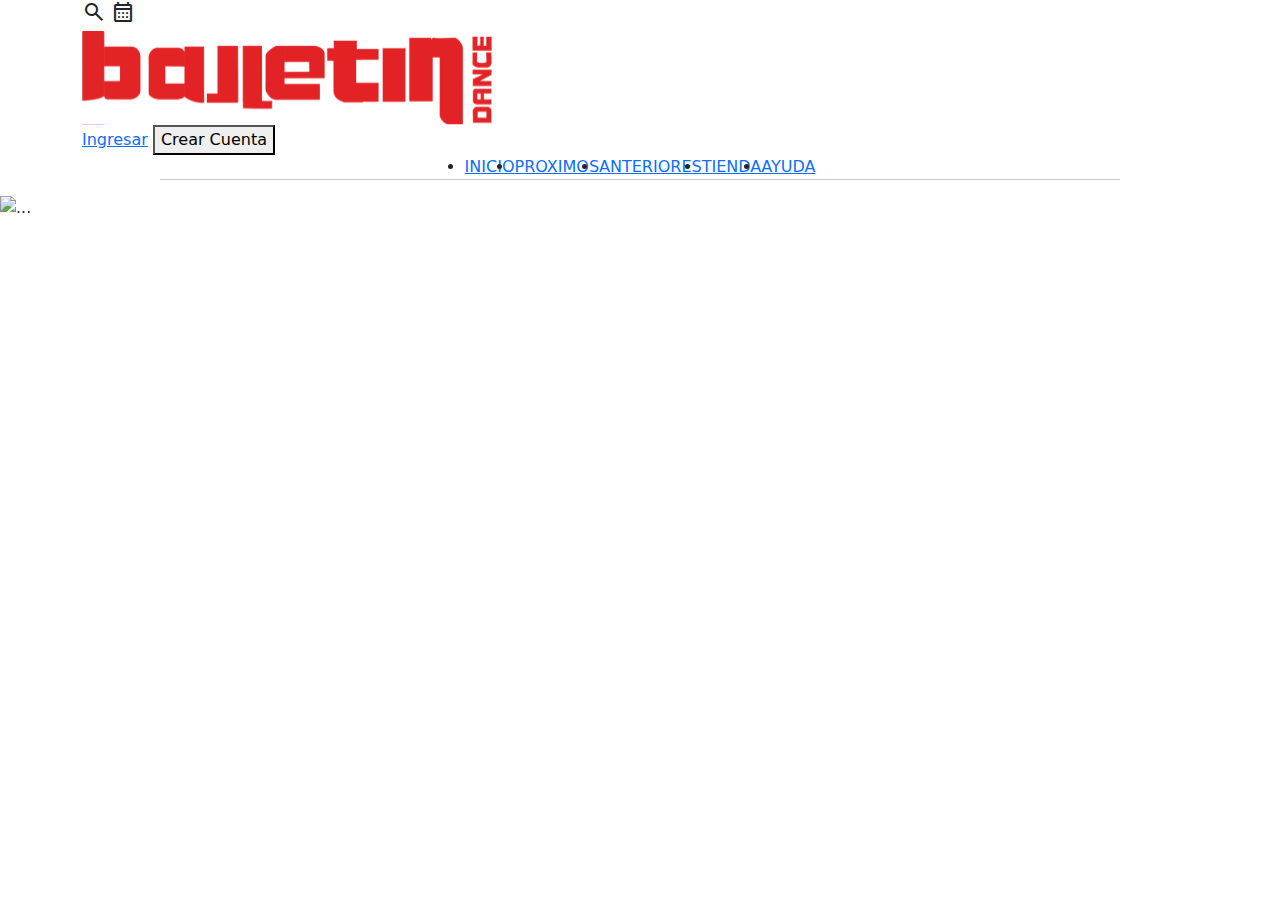
==== index.html @ bbe74ff6 "peron" ====
<!doctype html>
<html lang="en">
  <head>
    <meta charset="utf-8">
    <meta name="viewport" content="width=device-width, initial-scale=1">
    <title>Balletin</title>
    <link rel="stylesheet" href="https://fonts.googleapis.com/css2?family=Material+Symbols+Outlined:opsz,wght,FILL,GRAD@24,400,0,0" />
    <link href="https://cdn.jsdelivr.net/npm/bootstrap@5.3.3/dist/css/bootstrap.min.css" rel="stylesheet" integrity="sha384-QWTKZyjpPEjISv5WaRU9OFeRpok6YctnYmDr5pNlyT2bRjXh0JMhjY6hW+ALEwIH" crossorigin="anonymous">
  </head>
  <body>
    <header class="container">
        <div class="iconos-nav">
            <span class="material-symbols-outlined">search</span>
            <span class="material-symbols-outlined">calendar_month</span>  
        </div>
        <div class="logo">
            <svg width="413" height="94" viewBox="0 0 413 94" fill="none" xmlns="http://www.w3.org/2000/svg" xmlns:xlink="http://www.w3.org/1999/xlink">
                <rect width="413" height="93.4955" fill="url(#pattern0_887_9326)"/>
                <defs>
                <pattern id="pattern0_887_9326" patternContentUnits="objectBoundingBox" width="1" height="1">
                <use xlink:href="#image0_887_9326" transform="matrix(0.000244141 0 0 0.00107845 0 -0.0758912)"/>
                </pattern>
                <image id="image0_887_9326" width="4096" height="1068" xlink:href="[data-uri]"/>
                </defs>
            </svg>
        </div>
        <div class="Cuenta">
            <a href="#" target="_blank" rel="noopener noreferrer">Ingresar</a>
            <button type="button">Crear Cuenta</button>
        </div>
    </header>
    <nav class="container d-flex justify-center">
        <div class="d-flex m-auto">
            <li><a href="#">INICIO</a></li>
            <li><a href="#">PROXIMOS</a></li>
            <li><a href="#">ANTERIORES</a></li>
            <li><a href="#">TIENDA</a></li>
            <li><a href="#">AYUDA</a></li>
        </div>
    </nav>
    <hr class="w-75 m-auto">
    <main>
        <div id="carouselExampleCaptions" class="carousel slide my-3">
            <div class="carousel-indicators">
            <button type="button" data-bs-target="#carouselExampleCaptions" data-bs-slide-to="0" class="active" aria-current="true" aria-label="Slide 1"></button>
            <button type="button" data-bs-target="#carouselExampleCaptions" data-bs-slide-to="1" aria-label="Slide 2"></button>
            <button type="button" data-bs-target="#carouselExampleCaptions" data-bs-slide-to="2" aria-label="Slide 3"></button>
            </div>
            <div class="carousel-inner">
            <div class="carousel-item active">
                <img src="..." class="d-block w-100" alt="...">
                <div class="carousel-caption d-none d-md-block">
                <h5>First slide label</h5>
                <p>Some representative placeholder content for the first slide.</p>
                </div>
            </div>
            <div class="carousel-item">
                <img src="..." class="d-block w-100" alt="...">
                <div class="carousel-caption d-none d-md-block">
                <h5>Second slide label</h5>
                <p>Some representative placeholder content for the second slide.</p>
                </div>
            </div>
            <div class="carousel-item">
                <img src="..." class="d-block w-100" alt="...">
                <div class="carousel-caption d-none d-md-block">
                <h5>Third slide label</h5>
                <p>Some representative placeholder content for the third slide.</p>
                </div>
            </div>
            </div>
            <button class="carousel-control-prev" type="button" data-bs-target="#carouselExampleCaptions" data-bs-slide="prev">
            <span class="carousel-control-prev-icon" aria-hidden="true"></span>
            <span class="visually-hidden">Previous</span>
            </button>
            <button class="carousel-control-next" type="button" data-bs-target="#carouselExampleCaptions" data-bs-slide="next">
          <span class="carousel-control-next-icon" aria-hidden="true"></span>
            <span class="visually-hidden">Next</span>
            </button>
        </div>
    </main> 
    <script src="https://cdn.jsdelivr.net/npm/bootstrap@5.3.3/dist/js/bootstrap.bundle.min.js" integrity="sha384-YvpcrYf0tY3lHB60NNkmXc5s9fDVZLESaAA55NDzOxhy9GkcIdslK1eN7N6jIeHz" crossorigin="anonymous"></script>
  </body>
</html>
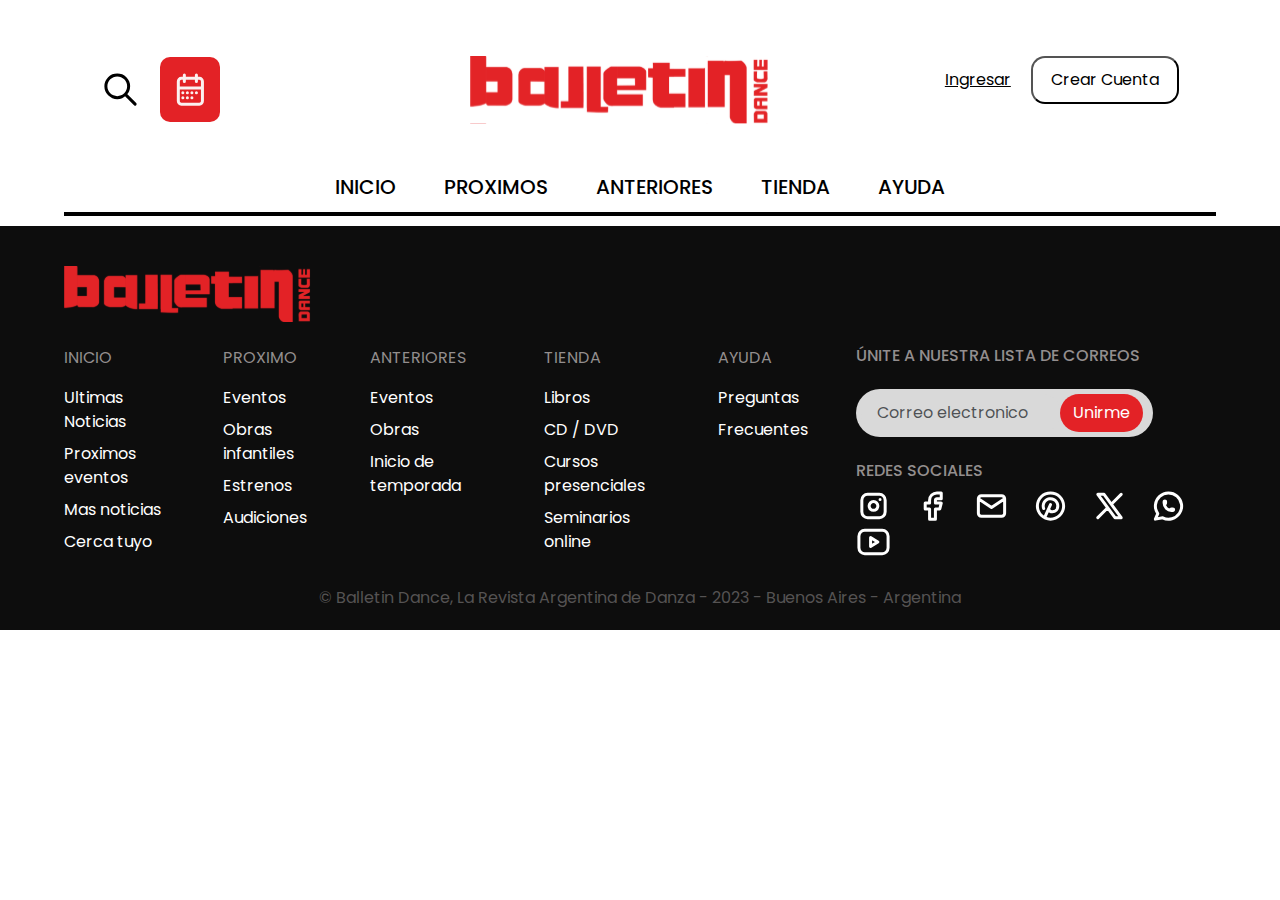
==== commit fda3e258: "a" ====
--- a/index.html
+++ b/index.html
@@ -1,84 +1,146 @@
 <!doctype html>
 <html lang="en">
-  <head>
-    <meta charset="utf-8">
-    <meta name="viewport" content="width=device-width, initial-scale=1">
-    <title>Balletin</title>
-    <link rel="stylesheet" href="https://fonts.googleapis.com/css2?family=Material+Symbols+Outlined:opsz,wght,FILL,GRAD@24,400,0,0" />
-    <link href="https://cdn.jsdelivr.net/npm/bootstrap@5.3.3/dist/css/bootstrap.min.css" rel="stylesheet" integrity="sha384-QWTKZyjpPEjISv5WaRU9OFeRpok6YctnYmDr5pNlyT2bRjXh0JMhjY6hW+ALEwIH" crossorigin="anonymous">
-  </head>
+    <head>
+        <meta charset="utf-8">
+        <meta name="viewport" content="width=device-width, initial-scale=1">
+        <title>Balletin</title>
+        <link rel="stylesheet" href="https://fonts.googleapis.com/css2?family=Material+Symbols+Outlined:opsz,wght,FILL,GRAD@24,400,0,0" />
+        <link href="https://cdn.jsdelivr.net/npm/bootstrap@5.3.3/dist/css/bootstrap.min.css" rel="stylesheet" integrity="sha384-QWTKZyjpPEjISv5WaRU9OFeRpok6YctnYmDr5pNlyT2bRjXh0JMhjY6hW+ALEwIH" crossorigin="anonymous">
+        <link rel="stylesheet" href="style.css">
+        <link rel="preconnect" href="https://fonts.googleapis.com">
+        <link rel="preconnect" href="https://fonts.gstatic.com" crossorigin>
+        <link href="https://fonts.googleapis.com/css2?family=Poppins:ital,wght@0,100;0,200;0,300;0,400;0,500;0,600;0,700;0,800;0,900;1,100;1,200;1,300;1,400;1,500;1,600;1,700;1,800;1,900&display=swap" rel="stylesheet">
+      </head>
   <body>
-    <header class="container">
-        <div class="iconos-nav">
-            <span class="material-symbols-outlined">search</span>
-            <span class="material-symbols-outlined">calendar_month</span>  
+    <header class="container-fluid">
+        <div class="container-fluid d-flex justify-content-around mt-2">
+            <div class="iconos-nav d-flex">
+            <div class="py-3 m-auto">
+                <svg width="39" height="39" viewBox="0 0 39 39" fill="none" xmlns="http://www.w3.org/2000/svg">
+                    <path d="M34.125 34.125L24.375 24.375M4.875 16.25C4.875 17.7438 5.16922 19.2229 5.74087 20.603C6.31252 21.9831 7.15039 23.2371 8.20666 24.2933C9.26293 25.3496 10.5169 26.1875 11.897 26.7591C13.2771 27.3308 14.7562 27.625 16.25 27.625C17.7438 27.625 19.2229 27.3308 20.603 26.7591C21.9831 26.1875 23.2371 25.3496 24.2933 24.2933C25.3496 23.2371 26.1875 21.9831 26.7591 20.603C27.3308 19.2229 27.625 17.7438 27.625 16.25C27.625 14.7562 27.3308 13.2771 26.7591 11.897C26.1875 10.5169 25.3496 9.26293 24.2933 8.20666C23.2371 7.15039 21.9831 6.31252 20.603 5.74087C19.2229 5.16922 17.7438 4.875 16.25 4.875C14.7562 4.875 13.2771 5.16922 11.897 5.74087C10.5169 6.31252 9.26293 7.15039 8.20666 8.20666C7.15039 9.26293 6.31252 10.5169 5.74087 11.897C5.16922 13.2771 4.875 14.7562 4.875 16.25Z" stroke="black" stroke-width="3" stroke-linecap="round" stroke-linejoin="round"/>
+                </svg>     
+            </div>
+                       
+            <div class="icon-calendar m-auto p-3">
+                <a href="calendario.html"><svg class="m-auto" width="28" height="33" viewBox="0 0 28 33" fill="none" xmlns="http://www.w3.org/2000/svg">
+                    <path d="M20.4021 1.94916V8.45763M8.35019 1.94916V8.45763M2.32422 14.9661H26.4281M6.8437 19.8475H6.86328M11.3779 19.8475H11.3854M15.8974 19.8475H15.9049M20.4249 19.8475H20.4325M15.9055 24.7288H15.913M6.85841 24.7288H6.86594M11.3779 24.7288H11.3854M2.32422 8.45763C2.32422 7.59455 2.64166 6.76683 3.2067 6.15654C3.77175 5.54625 4.53811 5.2034 5.33721 5.2034H23.4151C24.2142 5.2034 24.9806 5.54625 25.5456 6.15654C26.1107 6.76683 26.4281 7.59455 26.4281 8.45763V27.9831C26.4281 28.8461 26.1107 29.6739 25.5456 30.2841C24.9806 30.8944 24.2142 31.2373 23.4151 31.2373H5.33721C4.53811 31.2373 3.77175 30.8944 3.2067 30.2841C2.64166 29.6739 2.32422 28.8461 2.32422 27.9831V8.45763Z" stroke="#FBF0F0" stroke-width="3" stroke-linecap="round" stroke-linejoin="round"/>
+                </svg>   </a>
+            </div>
+            </div>
+            <div class="logo ms-5 ps-5 my-5">
+            <svg width="300" height="67.61" viewBox="0 0 213 48" fill="none" xmlns="http://www.w3.org/2000/svg" xmlns:xlink="http://www.w3.org/1999/xlink">
+                <rect width="213" height="48" fill="url(#pattern0_999_1013)"/>
+                <defs>
+                <pattern id="pattern0_999_1013" patternContentUnits="objectBoundingBox" width="1" height="1">
+                <use xlink:href="#image0_999_1013" transform="matrix(0.000244141 0 0 0.00108337 0 -0.0785217)"/>
+                </pattern>
+                <image id="image0_999_1013" width="4096" height="1068" xlink:href="[data-uri]"/>
+                </defs>
+            </svg>                
+            </div>
+            <div class="cuenta my-5">
+            <a class="me-3" href="#" target="_blank" rel="noopener noreferrer">Ingresar</a>
+            <button type="button">Crear Cuenta</button>
+            </div>
         </div>
-        <div class="logo">
-            <svg width="413" height="94" viewBox="0 0 413 94" fill="none" xmlns="http://www.w3.org/2000/svg" xmlns:xlink="http://www.w3.org/1999/xlink">
-                <rect width="413" height="93.4955" fill="url(#pattern0_887_9326)"/>
-                <defs>
-                <pattern id="pattern0_887_9326" patternContentUnits="objectBoundingBox" width="1" height="1">
-                <use xlink:href="#image0_887_9326" transform="matrix(0.000244141 0 0 0.00107845 0 -0.0758912)"/>
-                </pattern>
-                <image id="image0_887_9326" width="4096" height="1068" xlink:href="[data-uri]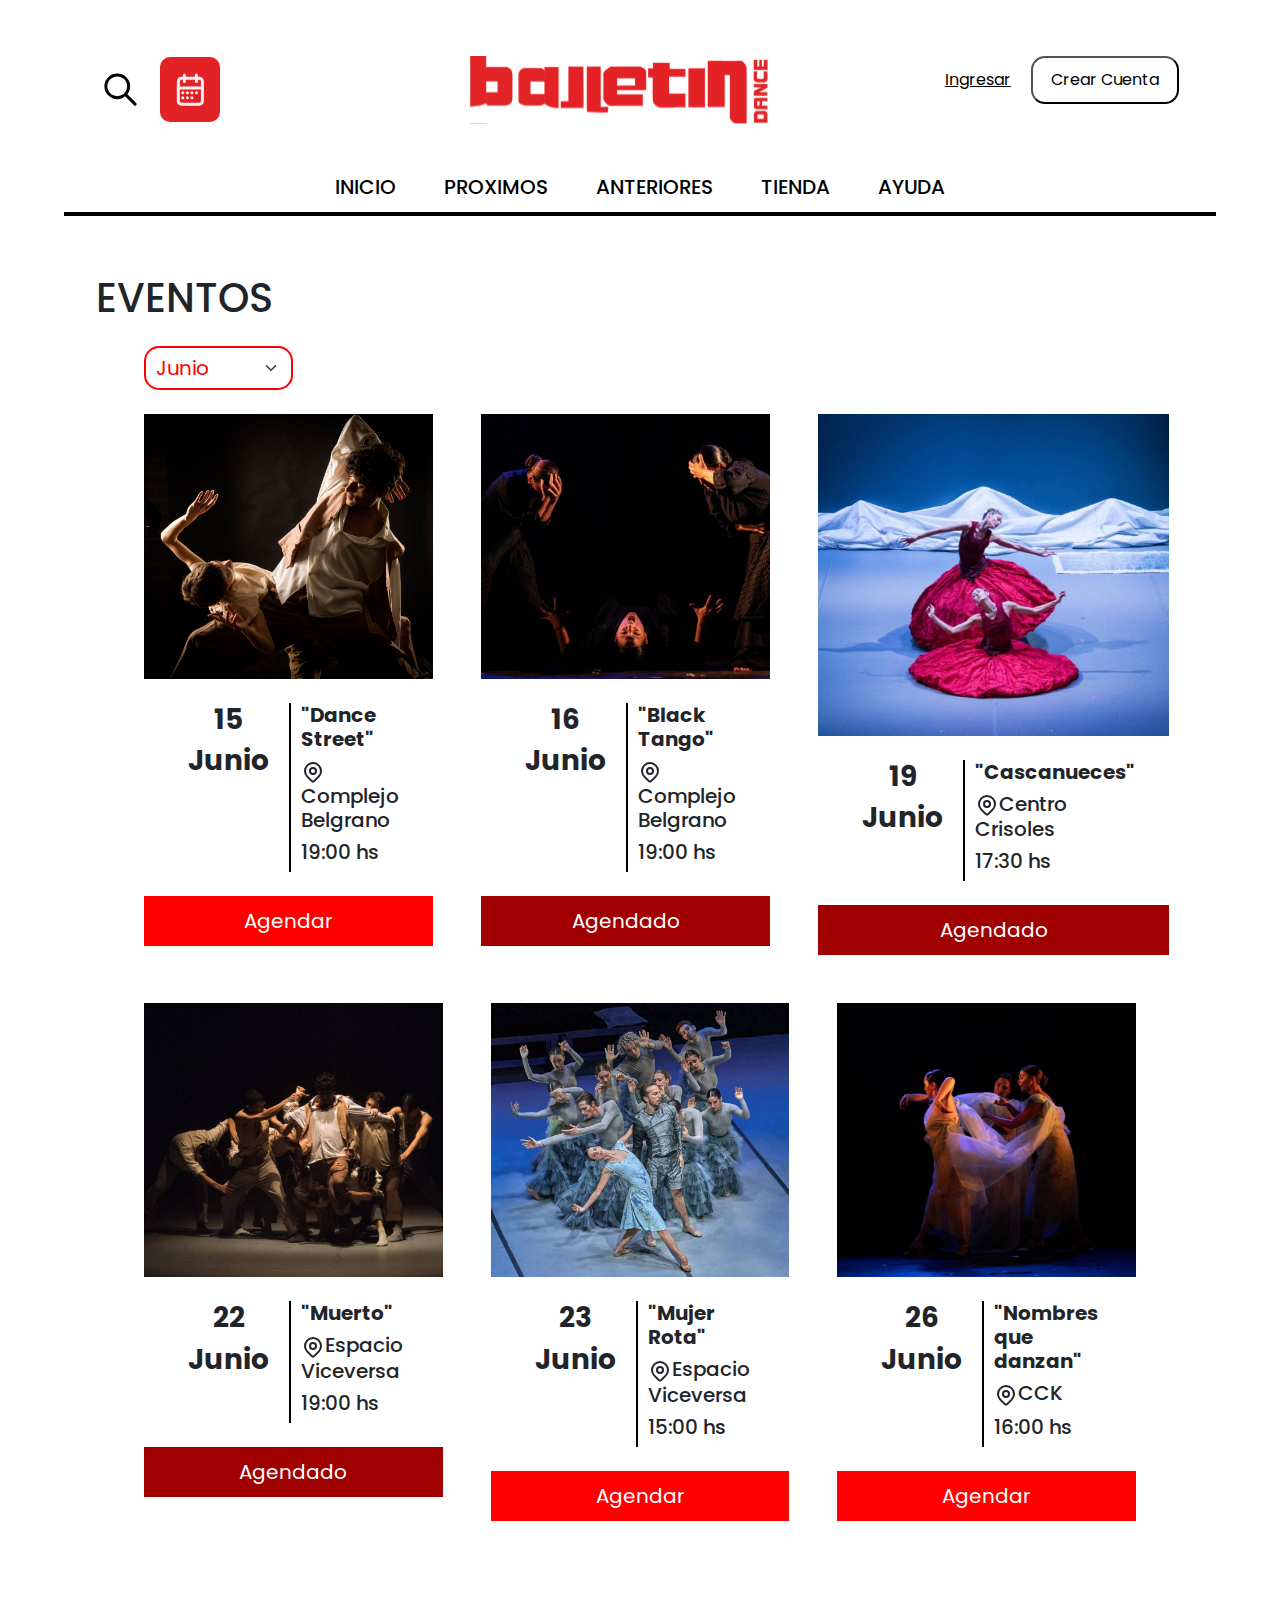
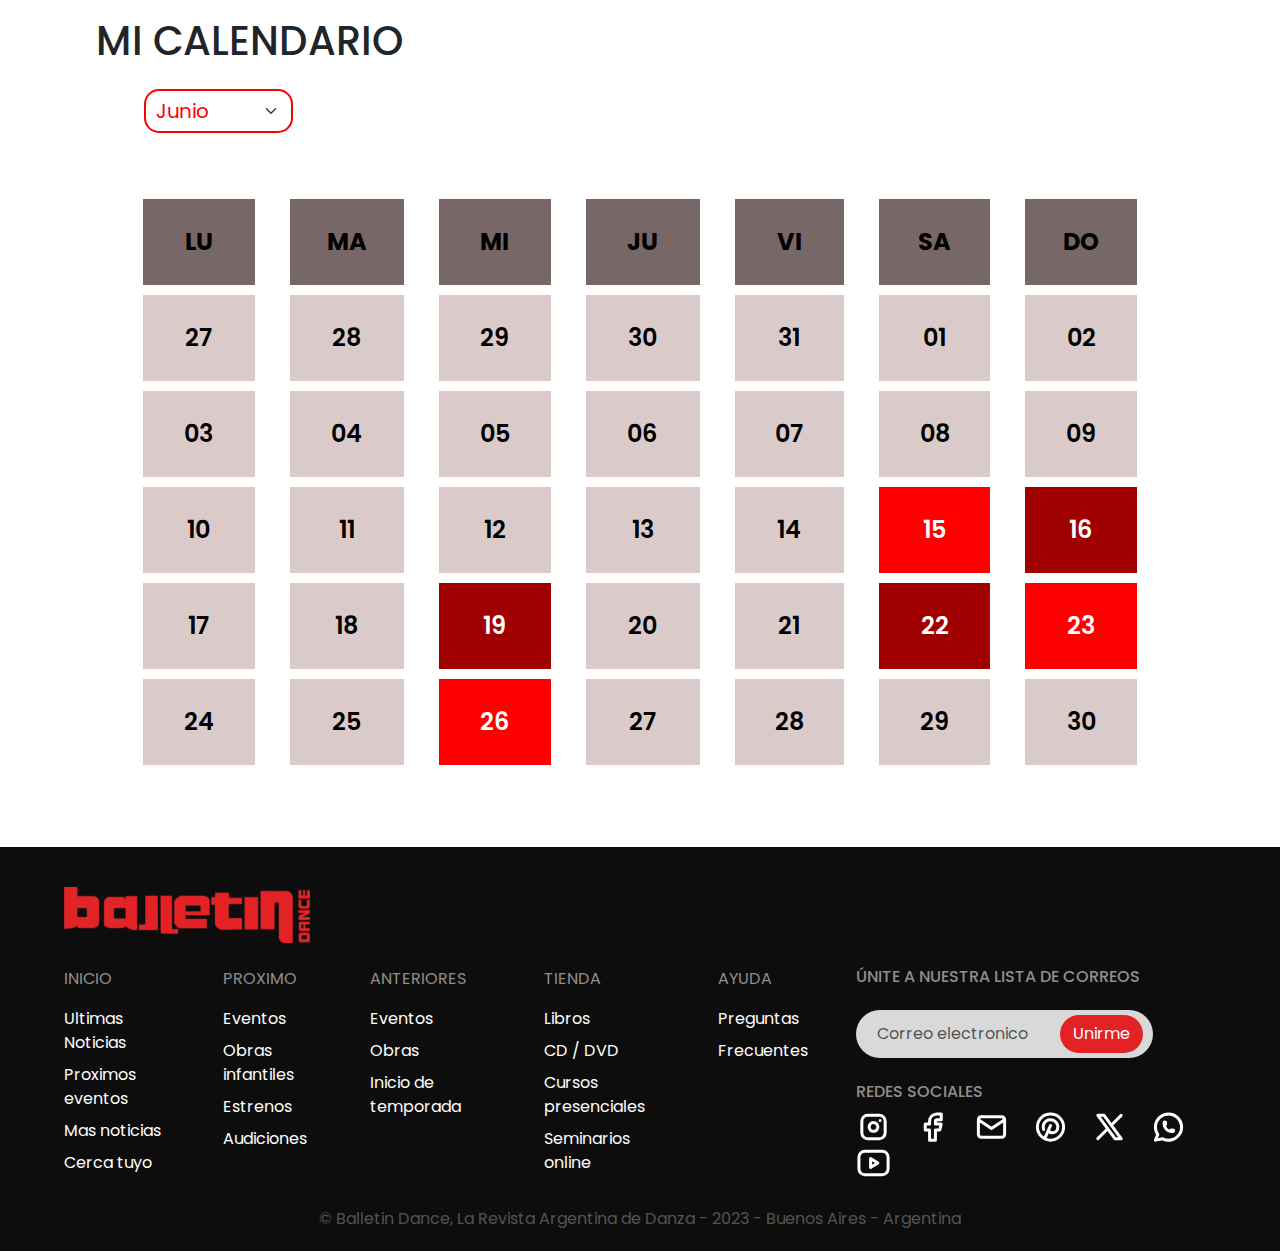
==== commit 5eafd43e: "a" ====
--- a/index.html
+++ b/index.html
@@ -1,16 +1,16 @@
 <!doctype html>
 <html lang="en">
-    <head>
-        <meta charset="utf-8">
-        <meta name="viewport" content="width=device-width, initial-scale=1">
-        <title>Balletin</title>
-        <link rel="stylesheet" href="https://fonts.googleapis.com/css2?family=Material+Symbols+Outlined:opsz,wght,FILL,GRAD@24,400,0,0" />
-        <link href="https://cdn.jsdelivr.net/npm/bootstrap@5.3.3/dist/css/bootstrap.min.css" rel="stylesheet" integrity="sha384-QWTKZyjpPEjISv5WaRU9OFeRpok6YctnYmDr5pNlyT2bRjXh0JMhjY6hW+ALEwIH" crossorigin="anonymous">
-        <link rel="stylesheet" href="style.css">
-        <link rel="preconnect" href="https://fonts.googleapis.com">
-        <link rel="preconnect" href="https://fonts.gstatic.com" crossorigin>
-        <link href="https://fonts.googleapis.com/css2?family=Poppins:ital,wght@0,100;0,200;0,300;0,400;0,500;0,600;0,700;0,800;0,900;1,100;1,200;1,300;1,400;1,500;1,600;1,700;1,800;1,900&display=swap" rel="stylesheet">
-      </head>
+  <head>
+    <meta charset="utf-8">
+    <meta name="viewport" content="width=device-width, initial-scale=1">
+    <title>Balletin</title>
+    <link rel="stylesheet" href="https://fonts.googleapis.com/css2?family=Material+Symbols+Outlined:opsz,wght,FILL,GRAD@24,400,0,0" />
+    <link href="https://cdn.jsdelivr.net/npm/bootstrap@5.3.3/dist/css/bootstrap.min.css" rel="stylesheet" integrity="sha384-QWTKZyjpPEjISv5WaRU9OFeRpok6YctnYmDr5pNlyT2bRjXh0JMhjY6hW+ALEwIH" crossorigin="anonymous">
+    <link rel="stylesheet" href="style.css">
+    <link rel="preconnect" href="https://fonts.googleapis.com">
+    <link rel="preconnect" href="https://fonts.gstatic.com" crossorigin>
+    <link href="https://fonts.googleapis.com/css2?family=Poppins:ital,wght@0,100;0,200;0,300;0,400;0,500;0,600;0,700;0,800;0,900;1,100;1,200;1,300;1,400;1,500;1,600;1,700;1,800;1,900&display=swap" rel="stylesheet">
+  </head>
   <body>
     <header class="container-fluid">
         <div class="container-fluid d-flex justify-content-around mt-2">
@@ -22,9 +22,9 @@
             </div>
                        
             <div class="icon-calendar m-auto p-3">
-                <a href="calendario.html"><svg class="m-auto" width="28" height="33" viewBox="0 0 28 33" fill="none" xmlns="http://www.w3.org/2000/svg">
+                <svg class="m-auto" width="28" height="33" viewBox="0 0 28 33" fill="none" xmlns="http://www.w3.org/2000/svg">
                     <path d="M20.4021 1.94916V8.45763M8.35019 1.94916V8.45763M2.32422 14.9661H26.4281M6.8437 19.8475H6.86328M11.3779 19.8475H11.3854M15.8974 19.8475H15.9049M20.4249 19.8475H20.4325M15.9055 24.7288H15.913M6.85841 24.7288H6.86594M11.3779 24.7288H11.3854M2.32422 8.45763C2.32422 7.59455 2.64166 6.76683 3.2067 6.15654C3.77175 5.54625 4.53811 5.2034 5.33721 5.2034H23.4151C24.2142 5.2034 24.9806 5.54625 25.5456 6.15654C26.1107 6.76683 26.4281 7.59455 26.4281 8.45763V27.9831C26.4281 28.8461 26.1107 29.6739 25.5456 30.2841C24.9806 30.8944 24.2142 31.2373 23.4151 31.2373H5.33721C4.53811 31.2373 3.77175 30.8944 3.2067 30.2841C2.64166 29.6739 2.32422 28.8461 2.32422 27.9831V8.45763Z" stroke="#FBF0F0" stroke-width="3" stroke-linecap="round" stroke-linejoin="round"/>
-                </svg>   </a>
+                </svg>   
             </div>
             </div>
             <div class="logo ms-5 ps-5 my-5">
@@ -55,9 +55,203 @@
         </div>
     </nav>
     <hr>
-    <main>
-        
+    <main  class="p-5">
+        <div class="px-5">
+            <h1 class="fs-1">EVENTOS</h1>
+            <div class="px-5">
+                <select class="form-select form-select-sm my-4 fs-5" aria-label=".form-select-sm example">
+                <option selected>Junio</option>
+                <option value="1">Julio</option>
+                <option value="2">Agosto</option>
+                <option value="3">Septiembre</option>
+                </select>
+            </div>
+            
+            <div class=" container-fluid px-5">
+                <div class="d-flex justify-content-between">
+                    <div class="calendario">
+                        <div class="img-fluid w-100">
+                            <img class="w-100" src="assets/cronograma2.jpg" alt="">
+                        </div>
+                        <div class="d-flex px-4 py-4 justify-content-center">
+                            <div class="fecha text-center">
+                                <h3 class="fs-3"><b>15</b></h3>
+                                <h3 class="fs-3"><b>Junio</b></h3>
+                            </div>
+                            <div class="obra">
+                                <h5 class="fs-5"><b>"Dance Street"</b></h5>
+                                <h5 class="fs-5"><svg class="m-0" xmlns="http://www.w3.org/2000/svg" width="24" height="24" viewBox="0 0 24 24" fill="none" stroke="currentColor" stroke-width="2" stroke-linecap="round" stroke-linejoin="round" class="icon icon-tabler icons-tabler-outline icon-tabler-map-pin"><path stroke="none" d="M0 0h24v24H0z" fill="none"/><path d="M9 11a3 3 0 1 0 6 0a3 3 0 0 0 -6 0" /><path d="M17.657 16.657l-4.243 4.243a2 2 0 0 1 -2.827 0l-4.244 -4.243a8 8 0 1 1 11.314 0z" /></svg> Complejo Belgrano</h5>
+                                <h6 class="fs-5">19:00 hs</h6>
+                            </div>
+                        </div>
+                        <button class="fs-5 red" onclick="agendar(event)">Agendar</button>
+                    </div>
+                    <div class="calendario mx-5">
+                        <div class="img-fluid w-100">
+                            <img class="w-100" src="assets/cronograma1.jpg" alt="">
+                        </div>
+                        <div class="d-flex px-4 py-4 justify-content-center">
+                            <div class="fecha text-center">
+                                <h3 class="fs-3"><b>16</b></h3>
+                                <h3 class="fs-3"><b>Junio</b></h3>
+                            </div>
+                            <div class="obra">
+                                <h5 class="fs-5"><b>"Black Tango"</b></h5>
+                                <h5 class="fs-5"><svg class="m-0"  xmlns="http://www.w3.org/2000/svg"  width="24"  height="24"  viewBox="0 0 24 24"  fill="none"  stroke="currentColor"  stroke-width="2"  stroke-linecap="round"  stroke-linejoin="round"  class="icon icon-tabler icons-tabler-outline icon-tabler-map-pin"><path stroke="none" d="M0 0h24v24H0z" fill="none"/><path d="M9 11a3 3 0 1 0 6 0a3 3 0 0 0 -6 0" /><path d="M17.657 16.657l-4.243 4.243a2 2 0 0 1 -2.827 0l-4.244 -4.243a8 8 0 1 1 11.314 0z" /></svg> Complejo Belgrano</h5>
+                                <h6 class="fs-5">19:00 hs</h6>
+                            </div>
+                        </div>
+                        <button class="fs-5 bordo" onclick="agendar(event)">Agendado</button>
+                    </div>
+                    <div class="calendario">
+                        <div class="img-fluid w-100">
+                            <img class="w-100" src="assets/img11.jpg" alt="">
+                        </div>
+                        <div class="d-flex px-4 py-4 justify-content-center">
+                            <div class="fecha text-center">
+                                <h3 class="fs-3"><b>19</b></h3>
+                                <h3 class="fs-3"><b>Junio</b></h3>
+                            </div>
+                            <div class="obra">
+                                <h5 class="fs-5"><b>"Cascanueces"</b></h5>
+                                <h5 class="fs-5"><svg class="m-0"  xmlns="http://www.w3.org/2000/svg"  width="24"  height="24"  viewBox="0 0 24 24"  fill="none"  stroke="currentColor"  stroke-width="2"  stroke-linecap="round"  stroke-linejoin="round"  class="icon icon-tabler icons-tabler-outline icon-tabler-map-pin"><path stroke="none" d="M0 0h24v24H0z" fill="none"/><path d="M9 11a3 3 0 1 0 6 0a3 3 0 0 0 -6 0" /><path d="M17.657 16.657l-4.243 4.243a2 2 0 0 1 -2.827 0l-4.244 -4.243a8 8 0 1 1 11.314 0z" /></svg>Centro Crisoles</h5>
+                                <h6 class="fs-5">17:30 hs</h6>
+                            </div>
+                        </div>
+                        <button class="fs-5 bordo" onclick="agendar(event)">Agendado</button>
+                    </div>
+                </div>
+                <div class="d-flex justify-content-between mt-5">
+                    <div class="calendario">
+                        <div class="img-fluid w-100">
+                            <img class="w-100" src="assets/img09.jpg" alt="">
+                        </div>
+                        <div class="d-flex px-4 py-4 justify-content-center">
+                            <div class="fecha text-center">
+                                <h3 class="fs-3"><b>22</b></h3>
+                                <h3 class="fs-3"><b>Junio</b></h3>
+                            </div>
+                            <div class="obra">
+                                <h5 class="fs-5"><b>"Muerto"</b></h5>
+                                <h5 class="fs-5"><svg class="m-0"  xmlns="http://www.w3.org/2000/svg"  width="24"  height="24"  viewBox="0 0 24 24"  fill="none"  stroke="currentColor"  stroke-width="2"  stroke-linecap="round"  stroke-linejoin="round"  class="icon icon-tabler icons-tabler-outline icon-tabler-map-pin"><path stroke="none" d="M0 0h24v24H0z" fill="none"/><path d="M9 11a3 3 0 1 0 6 0a3 3 0 0 0 -6 0" /><path d="M17.657 16.657l-4.243 4.243a2 2 0 0 1 -2.827 0l-4.244 -4.243a8 8 0 1 1 11.314 0z" /></svg>Espacio Viceversa</h5>
+                                <h6 class="fs-5">19:00 hs</h6>
+                            </div>
+                        </div>
+                        <button class="fs-5 bordo" onclick="agendar(event)">Agendado</button>
+                    </div>
+                    <div class="calendario mx-5">
+                        <div class="img-fluid w-100">
+                            <img class="w-100" src="assets/img07.jpg" alt="">
+                        </div>
+                        <div class="d-flex px-4 py-4 justify-content-center">
+                            <div class="fecha text-center">
+                                <h3 class="fs-3"><b>23</b></h3>
+                                <h3 class="fs-3"><b>Junio</b></h3>
+                            </div>
+                            <div class="obra">
+                                <h5 class="fs-5"><b>"Mujer Rota"</b></h5>
+                                <h5 class="fs-5"><svg class="m-0"  xmlns="http://www.w3.org/2000/svg"  width="24"  height="24"  viewBox="0 0 24 24"  fill="none"  stroke="currentColor"  stroke-width="2"  stroke-linecap="round"  stroke-linejoin="round"  class="icon icon-tabler icons-tabler-outline icon-tabler-map-pin"><path stroke="none" d="M0 0h24v24H0z" fill="none"/><path d="M9 11a3 3 0 1 0 6 0a3 3 0 0 0 -6 0" /><path d="M17.657 16.657l-4.243 4.243a2 2 0 0 1 -2.827 0l-4.244 -4.243a8 8 0 1 1 11.314 0z" /></svg>Espacio Viceversa</h5>
+                                <h6 class="fs-5">15:00 hs</h6>
+                            </div>
+                        </div>
+                        <button class="fs-5 red" onclick="agendar(event)">Agendar</button>
+                    </div>
+                    <div class="calendario">
+                        <div class="img-fluid w-100">
+                            <img class="w-100" src="assets/img08.jpg" alt="">
+                        </div>
+                        <div class="d-flex px-4 py-4 justify-content-center">
+                            <div class="fecha text-center">
+                                <h3 class="fs-3"><b>26</b></h3>
+                                <h3 class="fs-3"><b>Junio</b></h3>
+                            </div>
+                            <div class="obra">
+                                <h5 class="fs-5"><b>"Nombres que danzan"</b></h5>
+                                <h5 class="fs-5"><svg class="m-0"  xmlns="http://www.w3.org/2000/svg"  width="24"  height="24"  viewBox="0 0 24 24"  fill="none"  stroke="currentColor"  stroke-width="2"  stroke-linecap="round"  stroke-linejoin="round"  class="icon icon-tabler icons-tabler-outline icon-tabler-map-pin"><path stroke="none" d="M0 0h24v24H0z" fill="none"/><path d="M9 11a3 3 0 1 0 6 0a3 3 0 0 0 -6 0" /><path d="M17.657 16.657l-4.243 4.243a2 2 0 0 1 -2.827 0l-4.244 -4.243a8 8 0 1 1 11.314 0z" /></svg>CCK</h5>
+                                <h6 class="fs-5">16:00 hs</h6>
+                            </div>
+                        </div>
+                        <button class="fs-5 red" onclick="agendar(event)">Agendar</button>
+                    </div>
+                </div>
+            </div>
+        </div>
     </main> 
+    <section class="p-5 w-100">
+        <div class="px-5 w-100">
+        <h2 class="fs-1">MI CALENDARIO</h2>
+        <div class="px-5">
+            <select class="form-select form-select-sm my-4 fs-5" aria-label=".form-select-sm example">
+            <option selected>Junio</option>
+            <option value="1">Julio</option>
+            <option value="2">Agosto</option>
+            <option value="3">Septiembre</option>
+            </select>
+        </div>
+        <div class="container-fluid mt-5">
+            <table class="table text-center fs-4 py-2">
+                <thead class="thead-dark">
+                    <tr>
+                        <th>LU</th>
+                        <th>MA</th>
+                        <th>MI</th>
+                        <th>JU</th>
+                        <th>VI</th>
+                        <th>SA</th>
+                        <th>DO</th>
+                    </tr>
+                </thead>
+                <tbody>
+                    <tr>
+                        <td>27</td>
+                        <td>28</td>
+                        <td>29</td>
+                        <td>30</td>
+                        <td>31</td>
+                        <td>01</td>
+                        <td>02</td>
+                    </tr>
+                    <tr>
+                        <td>03</td>
+                        <td>04</td>
+                        <td>05</td>
+                        <td>06</td>
+                        <td>07</td>
+                        <td>08</td>
+                        <td>09</td>
+                    </tr>
+                    <tr>
+                        <td>10</td>
+                        <td>11</td>
+                        <td>12</td>
+                        <td>13</td>
+                        <td>14</td>
+                        <td class="rojo" >15</td>
+                        <td class="agendado">16</td>
+                    </tr>
+                    <tr>
+                        <td>17</td>
+                        <td>18</td>
+                        <td class="agendado" >19</td>
+                        <td>20</td>
+                        <td>21</td>
+                        <td class="agendado">22</td>
+                        <td class="rojo" >23</td>
+                    </tr>
+                    <tr>
+                        <td>24</td>
+                        <td>25</td>
+                        <td class="rojo">26</td>
+                        <td>27</td>
+                        <td>28</td>
+                        <td>29</td>
+                        <td>30</td>
+                    </tr>
+                </tbody>
+            </table>
+        </div>
+        </div>
+    </section>
     <footer class="">
         <div class="logo-footer ms-4"><svg width="248" height="56" viewBox="0 0 248 56" fill="none" xmlns="http://www.w3.org/2000/svg" xmlns:xlink="http://www.w3.org/1999/xlink">
             <rect width="248" height="56" fill="url(#pattern0_1022_407)"/>
@@ -141,6 +335,7 @@
         </div>
         <p class="text-center">© Balletin Dance, La Revista Argentina de Danza - 2023 - Buenos Aires - Argentina</p>
     </footer>
+    <script src="script.js"></script>
     <script src="https://cdn.jsdelivr.net/npm/bootstrap@5.3.3/dist/js/bootstrap.bundle.min.js" integrity="sha384-YvpcrYf0tY3lHB60NNkmXc5s9fDVZLESaAA55NDzOxhy9GkcIdslK1eN7N6jIeHz" crossorigin="anonymous"></script>
   </body>
 </html>--- a/style.css
+++ b/style.css
@@ -93,23 +93,23 @@
 
 
 /* CALENDARIO */
+.table {
+    border-spacing: 35px 10px; 
+    border-collapse: separate;
+    font-weight: 600;
+}
 .table th {
-    background-color: #786767;
+    background-color:#786767;
+    padding: 25px 0px;
+
 }
 .table td, .table th {
     border: none;
 }
 .table td {
-    margin: 20px; /* Ajusta este valor según el espaciado que desees */
-    /* background-color: #DACACA; */
-    padding: 20px 30px;
-}
-
-.table button {
-    border: none;
-    width: 100%;
-    height: 100%;
-    color: #fff;
+    background-color: #DACACA;
+    padding: 25px 5px;
+    font-weight: 600;
 }
 
 .red {
@@ -120,8 +120,14 @@
     background-color: #A00000;
 }
 
-.rojo {
+table td.rojo {
     background-color: #FF0000;
+    color: #fff;
+}
+
+table td.agendado {
+    background-color: #A00000;
+    color: #fff;
 }
 
 /* FOOTER */
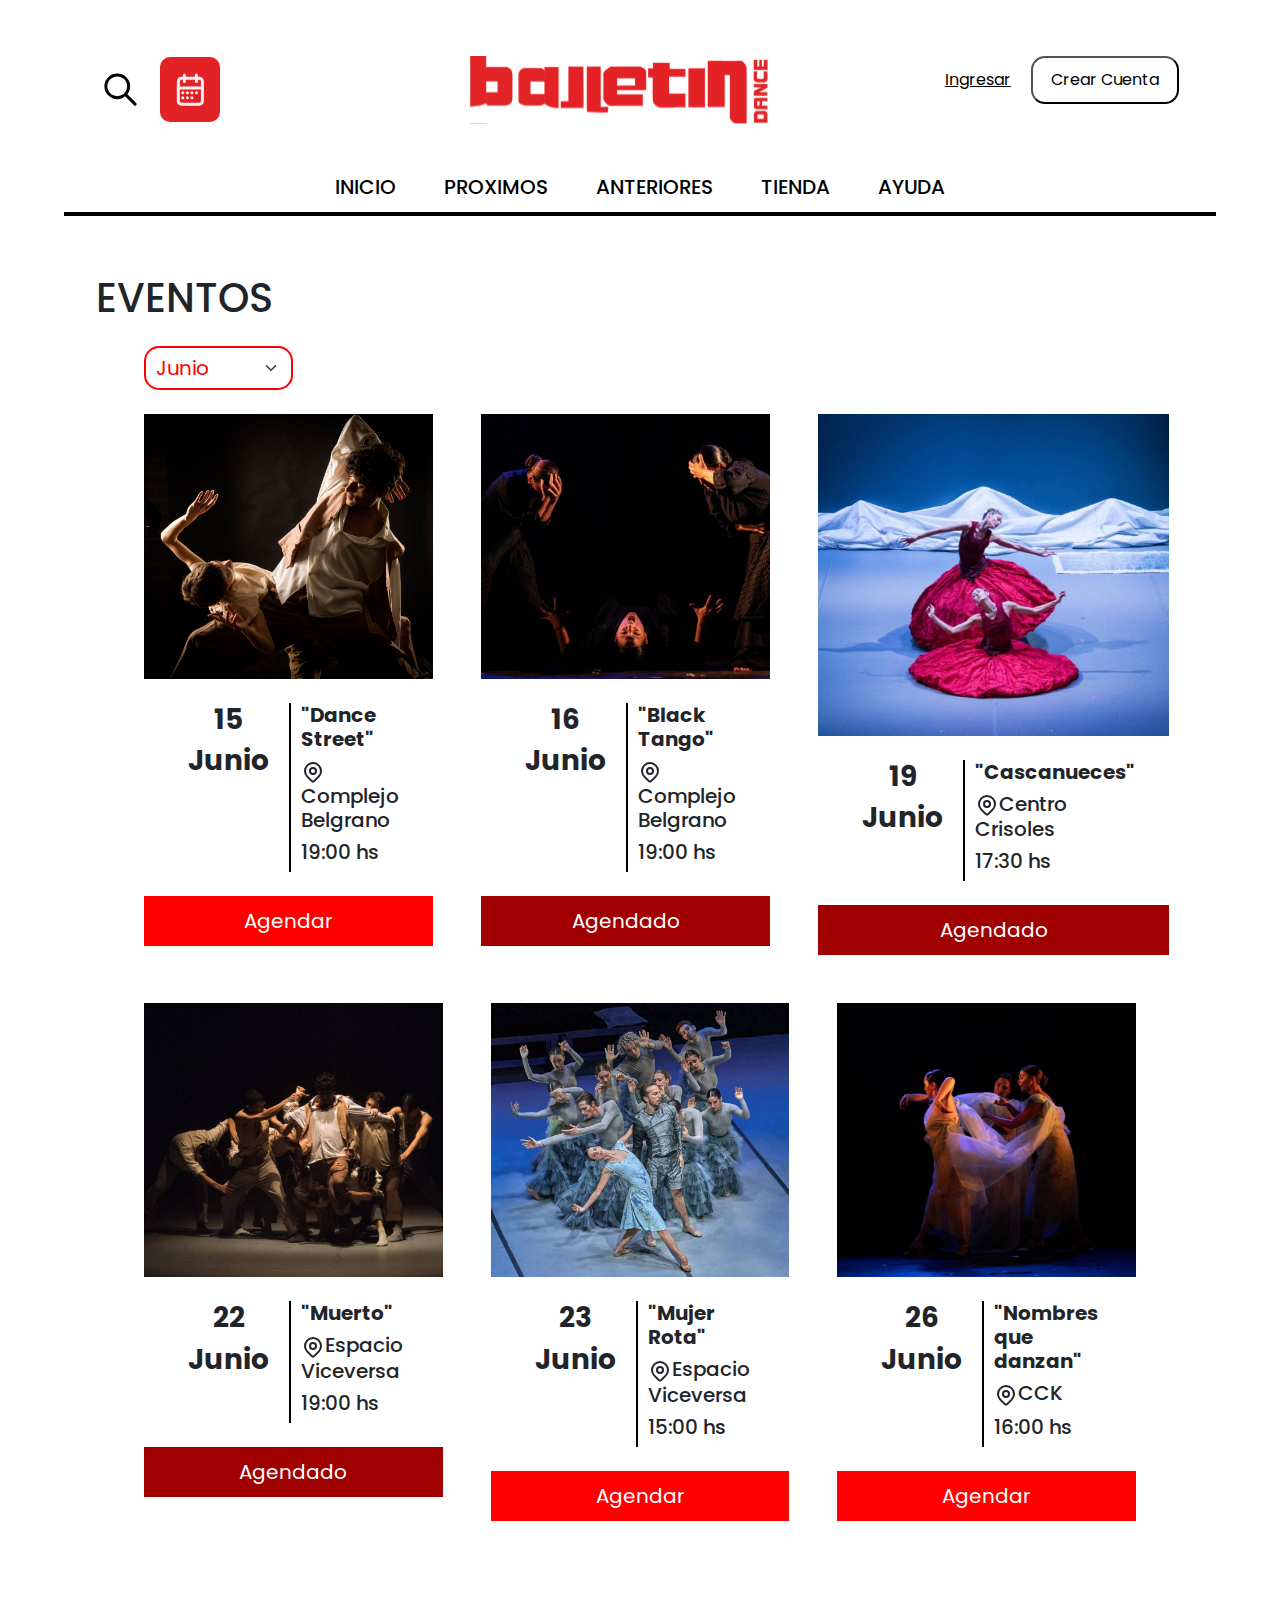
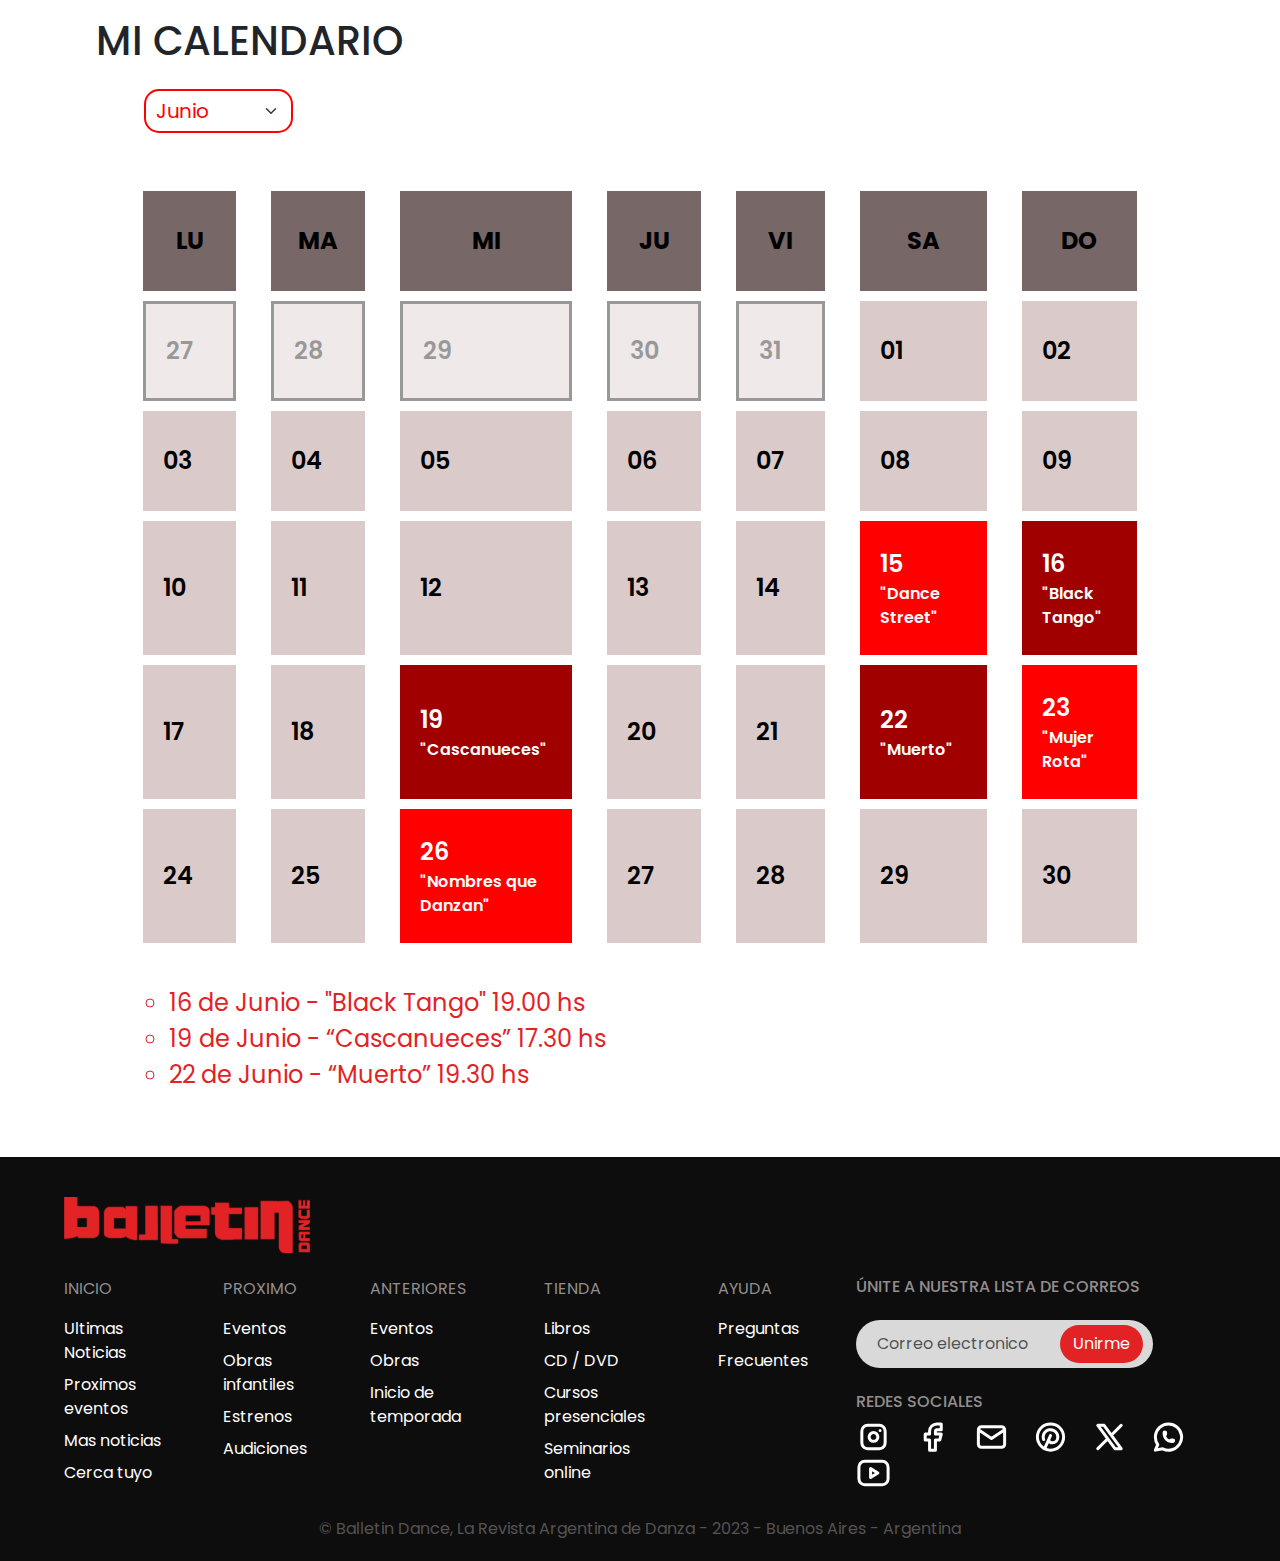
==== commit 12ef235e: "mb" ====
--- a/index.html
+++ b/index.html
@@ -189,7 +189,7 @@
             </select>
         </div>
         <div class="container-fluid mt-5">
-            <table class="table text-center fs-4 py-2">
+            <table class="table fs-4">
                 <thead class="thead-dark">
                     <tr>
                         <th>LU</th>
@@ -203,11 +203,11 @@
                 </thead>
                 <tbody>
                     <tr>
-                        <td>27</td>
-                        <td>28</td>
-                        <td>29</td>
-                        <td>30</td>
-                        <td>31</td>
+                        <td class="pasado">27</td>
+                        <td class="pasado">28</td>
+                        <td class="pasado">29</td>
+                        <td class="pasado">30</td>
+                        <td class="pasado">31</td>
                         <td>01</td>
                         <td>02</td>
                     </tr>
@@ -226,22 +226,34 @@
                         <td>12</td>
                         <td>13</td>
                         <td>14</td>
-                        <td class="rojo" >15</td>
-                        <td class="agendado">16</td>
+                        <td class="rojo" >15 <br> 
+                            <span class="fs-6">"Dance Street"</span>
+                        </td>
+                        <td class="agendado">16 <br>
+                            <span class="fs-6">"Black Tango"</span>
+                        </td>
                     </tr>
                     <tr>
                         <td>17</td>
                         <td>18</td>
-                        <td class="agendado" >19</td>
+                        <td class="agendado" >19 <br>
+                            <span class="fs-6">"Cascanueces"</span>
+                        </td>
                         <td>20</td>
                         <td>21</td>
-                        <td class="agendado">22</td>
-                        <td class="rojo" >23</td>
+                        <td class="agendado">22 <br>
+                            <span class="fs-6">"Muerto"</span>
+                        </td>
+                        <td class="rojo" >23 <br>
+                            <span class="fs-6">"Mujer Rota"</span>
+                        </td>
                     </tr>
                     <tr>
                         <td>24</td>
                         <td>25</td>
-                        <td class="rojo">26</td>
+                        <td class="rojo">26 <br>
+                            <span class="fs-6">"Nombres que Danzan"</span>
+                        </td>
                         <td>27</td>
                         <td>28</td>
                         <td>29</td>
@@ -250,6 +262,11 @@
                 </tbody>
             </table>
         </div>
+        <ul class="px-5 py-3 fs-4 agendados-lista">
+            <li> 16 de Junio - "Black Tango" 19.00 hs</li>
+            <li> 19 de Junio - “Cascanueces” 17.30 hs</li>
+            <li> 22 de Junio - “Muerto” 19.30 hs</li>
+        </ul>
         </div>
     </section>
     <footer class="">
--- a/style.css
+++ b/style.css
@@ -92,43 +92,62 @@
 
 
 
-/* CALENDARIO */
-.table {
-    border-spacing: 35px 10px; 
-    border-collapse: separate;
-    font-weight: 600;
-}
-.table th {
-    background-color:#786767;
-    padding: 25px 0px;
+        /* CALENDARIO */
+        .table {
+            border-spacing: 35px 10px; 
+            border-collapse: separate;
+            font-weight: 600;
+        }
+        .table th {
+            background-color: #786767;
+            padding: 0px 10px;
+            text-align: center;
+            vertical-align: middle;
+        }
+        .table td, .table th {
+            border: none;
+            text-align: center;
+            vertical-align: middle;
+            height: 100px; 
+        }
+        .table td {
+            background-color: #DACACA;
+            padding: 25px 20px;
+            font-weight: 600;
+            width: 200px;
+            text-align: left;
+        }
+        .table td span {
+            display: block;
+            font-size: 0.75em;
+            text-align: left;
+        }
+        .red {
+            background-color: #FF0000;
+        }
+        .bordo {
+            background-color: #A00000;
+        }
+        table td.rojo {
+            background-color: #FF0000;
+            color: #fff;
+        }
+        table td.agendado {
+            background-color: #A00000;
+            color: #fff;
+        }
 
-}
-.table td, .table th {
-    border: none;
-}
-.table td {
-    background-color: #DACACA;
-    padding: 25px 5px;
-    font-weight: 600;
-}
+        .table .pasado {
+            background-color: #DACACA;
+            border: 3px solid #000;
+            opacity: 40%;
+        }
 
-.red {
-    background-color: #FF0000;
-}
-
-.bordo {
-    background-color: #A00000;
-}
-
-table td.rojo {
-    background-color: #FF0000;
-    color: #fff;
-}
-
-table td.agendado {
-    background-color: #A00000;
-    color: #fff;
-}
+        .agendados-lista li {
+            margin-left: 25px;
+            color: #E32226;
+            list-style:circle;
+        }
 
 /* FOOTER */
 
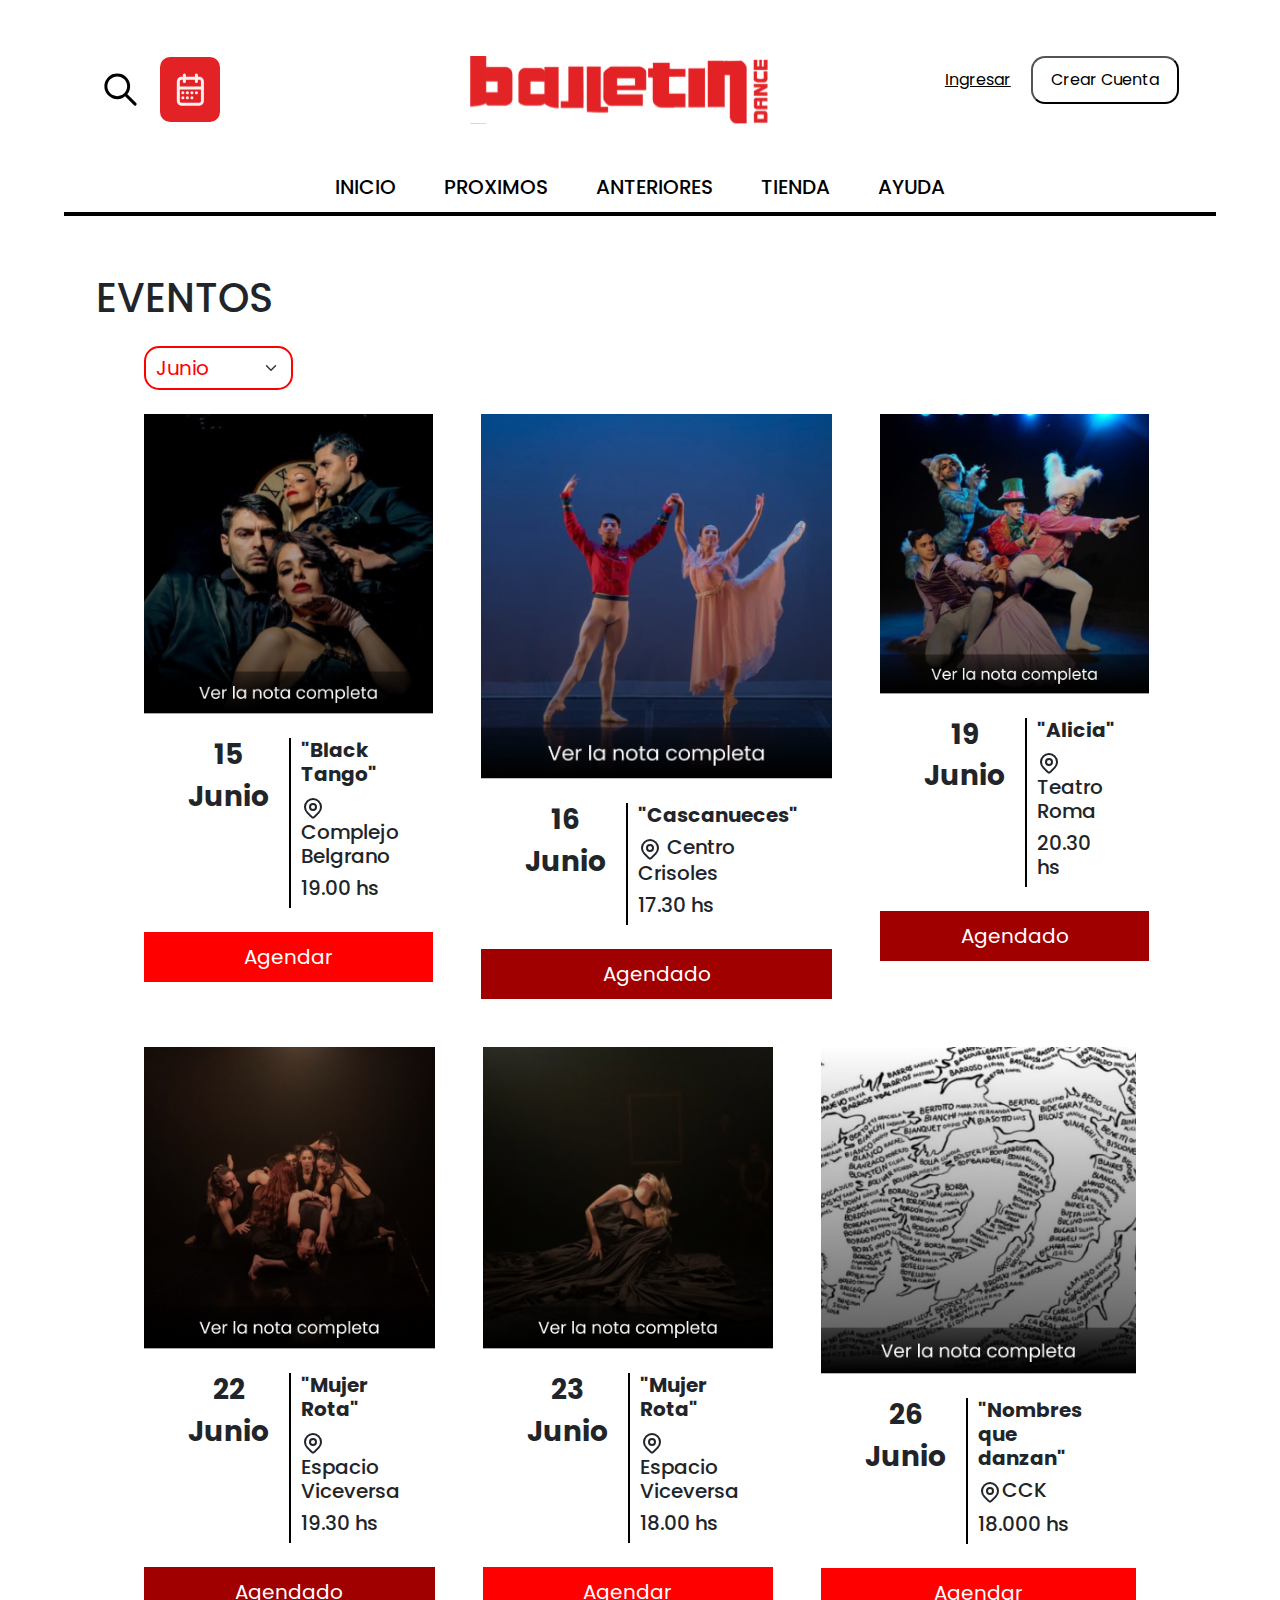
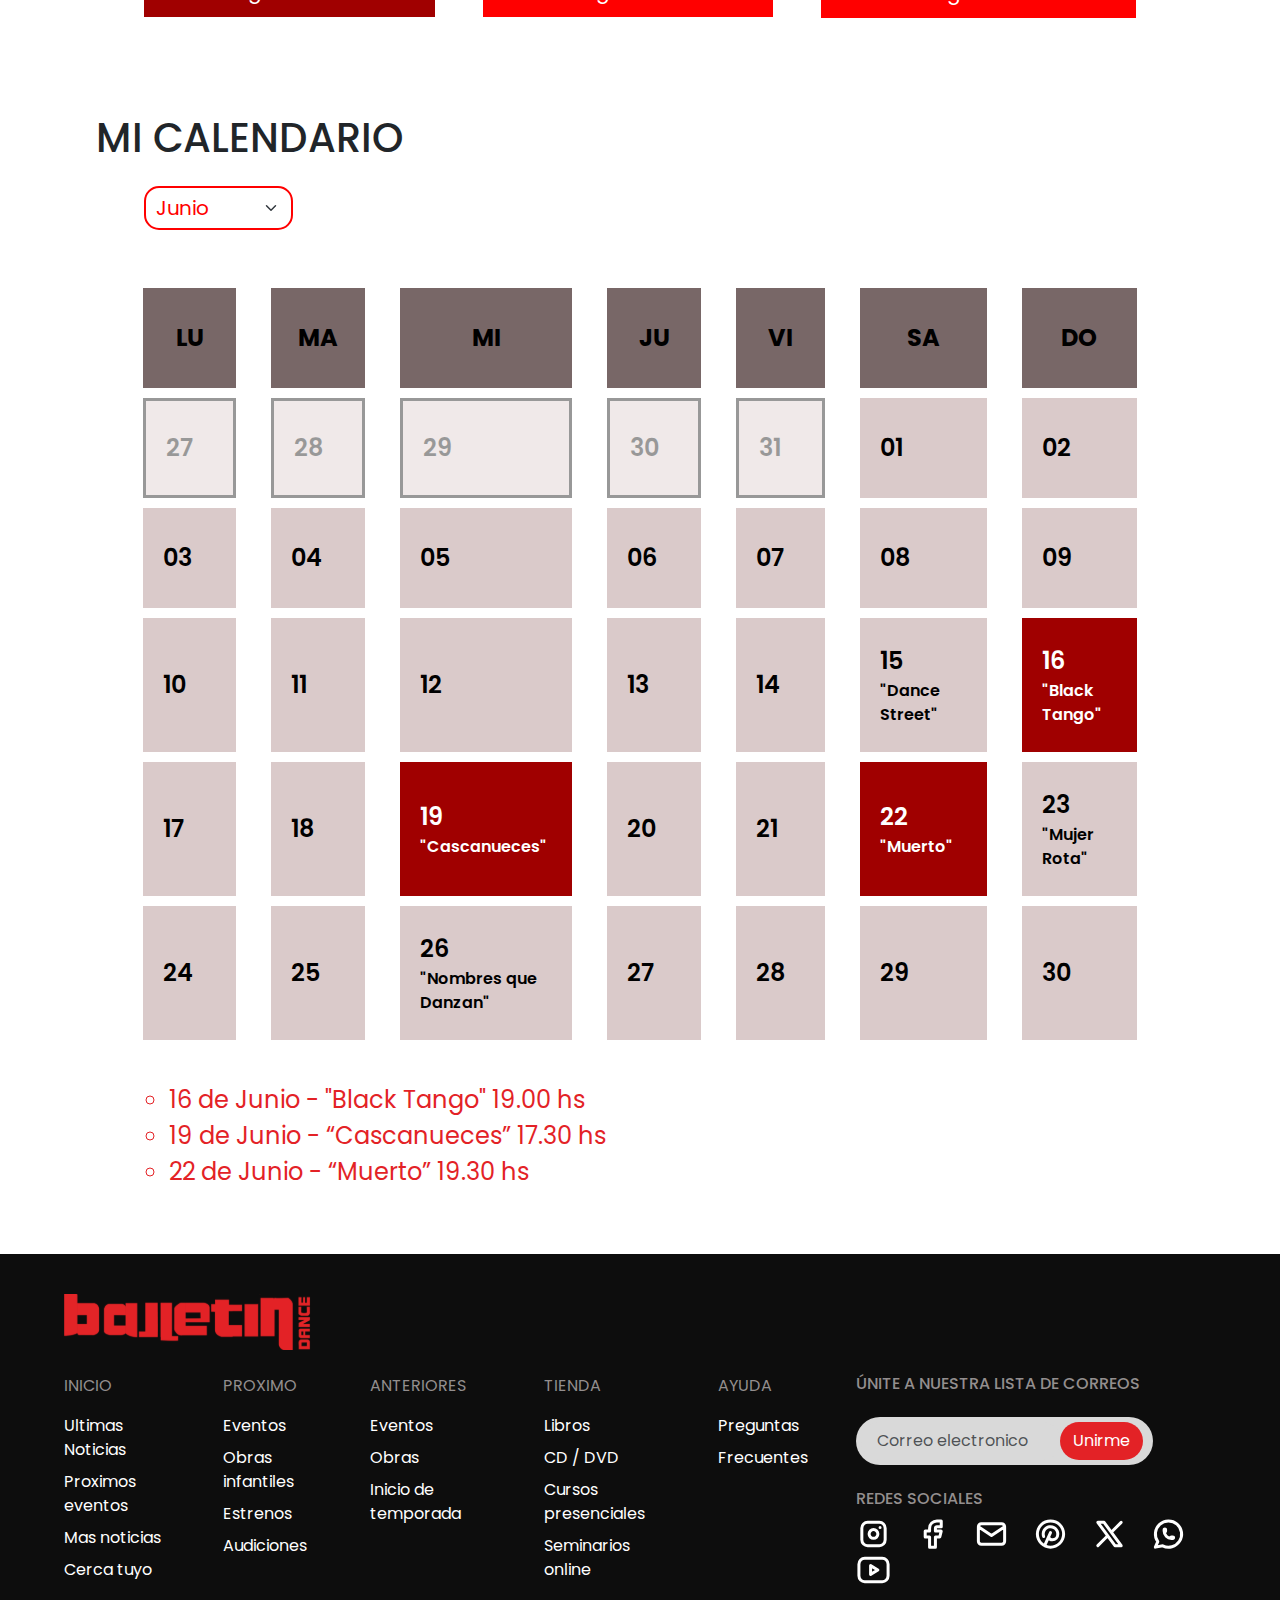
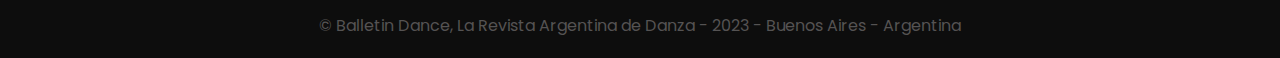
==== commit 47aae09e: "imagenes de las obras" ====
--- a/index.html
+++ b/index.html
@@ -71,7 +71,7 @@
                 <div class="d-flex justify-content-between">
                     <div class="calendario">
                         <div class="img-fluid w-100">
-                            <img class="w-100" src="assets/cronograma2.jpg" alt="">
+                            <img class="w-100" src="data/0.png" alt="">
                         </div>
                         <div class="d-flex px-4 py-4 justify-content-center">
                             <div class="fecha text-center">
@@ -79,16 +79,16 @@
                                 <h3 class="fs-3"><b>Junio</b></h3>
                             </div>
                             <div class="obra">
-                                <h5 class="fs-5"><b>"Dance Street"</b></h5>
+                                <h5 class="fs-5"><b>"Black Tango"</b></h5>
                                 <h5 class="fs-5"><svg class="m-0" xmlns="http://www.w3.org/2000/svg" width="24" height="24" viewBox="0 0 24 24" fill="none" stroke="currentColor" stroke-width="2" stroke-linecap="round" stroke-linejoin="round" class="icon icon-tabler icons-tabler-outline icon-tabler-map-pin"><path stroke="none" d="M0 0h24v24H0z" fill="none"/><path d="M9 11a3 3 0 1 0 6 0a3 3 0 0 0 -6 0" /><path d="M17.657 16.657l-4.243 4.243a2 2 0 0 1 -2.827 0l-4.244 -4.243a8 8 0 1 1 11.314 0z" /></svg> Complejo Belgrano</h5>
-                                <h6 class="fs-5">19:00 hs</h6>
+                                <h6 class="fs-5">19.00 hs</h6>
                             </div>
                         </div>
                         <button class="fs-5 red" onclick="agendar(event)">Agendar</button>
                     </div>
                     <div class="calendario mx-5">
                         <div class="img-fluid w-100">
-                            <img class="w-100" src="assets/cronograma1.jpg" alt="">
+                            <img class="w-100" src="data/1.png" alt="">
                         </div>
                         <div class="d-flex px-4 py-4 justify-content-center">
                             <div class="fecha text-center">
@@ -96,16 +96,16 @@
                                 <h3 class="fs-3"><b>Junio</b></h3>
                             </div>
                             <div class="obra">
-                                <h5 class="fs-5"><b>"Black Tango"</b></h5>
-                                <h5 class="fs-5"><svg class="m-0"  xmlns="http://www.w3.org/2000/svg"  width="24"  height="24"  viewBox="0 0 24 24"  fill="none"  stroke="currentColor"  stroke-width="2"  stroke-linecap="round"  stroke-linejoin="round"  class="icon icon-tabler icons-tabler-outline icon-tabler-map-pin"><path stroke="none" d="M0 0h24v24H0z" fill="none"/><path d="M9 11a3 3 0 1 0 6 0a3 3 0 0 0 -6 0" /><path d="M17.657 16.657l-4.243 4.243a2 2 0 0 1 -2.827 0l-4.244 -4.243a8 8 0 1 1 11.314 0z" /></svg> Complejo Belgrano</h5>
-                                <h6 class="fs-5">19:00 hs</h6>
+                                <h5 class="fs-5"><b>"Cascanueces"</b></h5>
+                                <h5 class="fs-5"><svg class="m-0"  xmlns="http://www.w3.org/2000/svg"  width="24"  height="24"  viewBox="0 0 24 24"  fill="none"  stroke="currentColor"  stroke-width="2"  stroke-linecap="round"  stroke-linejoin="round"  class="icon icon-tabler icons-tabler-outline icon-tabler-map-pin"><path stroke="none" d="M0 0h24v24H0z" fill="none"/><path d="M9 11a3 3 0 1 0 6 0a3 3 0 0 0 -6 0" /><path d="M17.657 16.657l-4.243 4.243a2 2 0 0 1 -2.827 0l-4.244 -4.243a8 8 0 1 1 11.314 0z" /></svg> Centro Crisoles</h5>
+                                <h6 class="fs-5">17.30 hs</h6>
                             </div>
                         </div>
                         <button class="fs-5 bordo" onclick="agendar(event)">Agendado</button>
                     </div>
-                    <div class="calendario">
-                        <div class="img-fluid w-100">
-                            <img class="w-100" src="assets/img11.jpg" alt="">
+                    <div class="calendario ">
+                        <div class="img-fluid w-100">
+                            <img class="w-100" src="data/2.png" alt="">
                         </div>
                         <div class="d-flex px-4 py-4 justify-content-center">
                             <div class="fecha text-center">
@@ -113,9 +113,9 @@
                                 <h3 class="fs-3"><b>Junio</b></h3>
                             </div>
                             <div class="obra">
-                                <h5 class="fs-5"><b>"Cascanueces"</b></h5>
-                                <h5 class="fs-5"><svg class="m-0"  xmlns="http://www.w3.org/2000/svg"  width="24"  height="24"  viewBox="0 0 24 24"  fill="none"  stroke="currentColor"  stroke-width="2"  stroke-linecap="round"  stroke-linejoin="round"  class="icon icon-tabler icons-tabler-outline icon-tabler-map-pin"><path stroke="none" d="M0 0h24v24H0z" fill="none"/><path d="M9 11a3 3 0 1 0 6 0a3 3 0 0 0 -6 0" /><path d="M17.657 16.657l-4.243 4.243a2 2 0 0 1 -2.827 0l-4.244 -4.243a8 8 0 1 1 11.314 0z" /></svg>Centro Crisoles</h5>
-                                <h6 class="fs-5">17:30 hs</h6>
+                                <h5 class="fs-5"><b>"Alicia"</b></h5>
+                                <h5 class="fs-5"><svg class="m-0"  xmlns="http://www.w3.org/2000/svg"  width="24"  height="24"  viewBox="0 0 24 24"  fill="none"  stroke="currentColor"  stroke-width="2"  stroke-linecap="round"  stroke-linejoin="round"  class="icon icon-tabler icons-tabler-outline icon-tabler-map-pin"><path stroke="none" d="M0 0h24v24H0z" fill="none"/><path d="M9 11a3 3 0 1 0 6 0a3 3 0 0 0 -6 0" /><path d="M17.657 16.657l-4.243 4.243a2 2 0 0 1 -2.827 0l-4.244 -4.243a8 8 0 1 1 11.314 0z" /></svg>Teatro Roma</h5>
+                                <h6 class="fs-5">20.30 hs</h6>
                             </div>
                         </div>
                         <button class="fs-5 bordo" onclick="agendar(event)">Agendado</button>
@@ -124,41 +124,41 @@
                 <div class="d-flex justify-content-between mt-5">
                     <div class="calendario">
                         <div class="img-fluid w-100">
-                            <img class="w-100" src="assets/img09.jpg" alt="">
+                            <img class="w-100" src="data/3.png" alt="">
                         </div>
                         <div class="d-flex px-4 py-4 justify-content-center">
                             <div class="fecha text-center">
                                 <h3 class="fs-3"><b>22</b></h3>
-                                <h3 class="fs-3"><b>Junio</b></h3>
-                            </div>
-                            <div class="obra">
-                                <h5 class="fs-5"><b>"Muerto"</b></h5>
-                                <h5 class="fs-5"><svg class="m-0"  xmlns="http://www.w3.org/2000/svg"  width="24"  height="24"  viewBox="0 0 24 24"  fill="none"  stroke="currentColor"  stroke-width="2"  stroke-linecap="round"  stroke-linejoin="round"  class="icon icon-tabler icons-tabler-outline icon-tabler-map-pin"><path stroke="none" d="M0 0h24v24H0z" fill="none"/><path d="M9 11a3 3 0 1 0 6 0a3 3 0 0 0 -6 0" /><path d="M17.657 16.657l-4.243 4.243a2 2 0 0 1 -2.827 0l-4.244 -4.243a8 8 0 1 1 11.314 0z" /></svg>Espacio Viceversa</h5>
-                                <h6 class="fs-5">19:00 hs</h6>
-                            </div>
-                        </div>
-                        <button class="fs-5 bordo" onclick="agendar(event)">Agendado</button>
-                    </div>
-                    <div class="calendario mx-5">
-                        <div class="img-fluid w-100">
-                            <img class="w-100" src="assets/img07.jpg" alt="">
-                        </div>
-                        <div class="d-flex px-4 py-4 justify-content-center">
-                            <div class="fecha text-center">
-                                <h3 class="fs-3"><b>23</b></h3>
                                 <h3 class="fs-3"><b>Junio</b></h3>
                             </div>
                             <div class="obra">
                                 <h5 class="fs-5"><b>"Mujer Rota"</b></h5>
                                 <h5 class="fs-5"><svg class="m-0"  xmlns="http://www.w3.org/2000/svg"  width="24"  height="24"  viewBox="0 0 24 24"  fill="none"  stroke="currentColor"  stroke-width="2"  stroke-linecap="round"  stroke-linejoin="round"  class="icon icon-tabler icons-tabler-outline icon-tabler-map-pin"><path stroke="none" d="M0 0h24v24H0z" fill="none"/><path d="M9 11a3 3 0 1 0 6 0a3 3 0 0 0 -6 0" /><path d="M17.657 16.657l-4.243 4.243a2 2 0 0 1 -2.827 0l-4.244 -4.243a8 8 0 1 1 11.314 0z" /></svg>Espacio Viceversa</h5>
-                                <h6 class="fs-5">15:00 hs</h6>
+                                <h6 class="fs-5">19.30 hs</h6>
+                            </div>
+                        </div>
+                        <button class="fs-5 bordo" onclick="agendar(event)">Agendado</button>
+                    </div>
+                    <div class="calendario mx-5">
+                        <div class="img-fluid w-100">
+                            <img class="w-100" src="data/4.png" alt="">
+                        </div>
+                        <div class="d-flex px-4 py-4 justify-content-center">
+                            <div class="fecha text-center">
+                                <h3 class="fs-3"><b>23</b></h3>
+                                <h3 class="fs-3"><b>Junio</b></h3>
+                            </div>
+                            <div class="obra">
+                                <h5 class="fs-5"><b>"Mujer Rota"</b></h5>
+                                <h5 class="fs-5"><svg class="m-0"  xmlns="http://www.w3.org/2000/svg"  width="24"  height="24"  viewBox="0 0 24 24"  fill="none"  stroke="currentColor"  stroke-width="2"  stroke-linecap="round"  stroke-linejoin="round"  class="icon icon-tabler icons-tabler-outline icon-tabler-map-pin"><path stroke="none" d="M0 0h24v24H0z" fill="none"/><path d="M9 11a3 3 0 1 0 6 0a3 3 0 0 0 -6 0" /><path d="M17.657 16.657l-4.243 4.243a2 2 0 0 1 -2.827 0l-4.244 -4.243a8 8 0 1 1 11.314 0z" /></svg>Espacio Viceversa</h5>
+                                <h6 class="fs-5">18.00 hs</h6>
                             </div>
                         </div>
                         <button class="fs-5 red" onclick="agendar(event)">Agendar</button>
                     </div>
                     <div class="calendario">
                         <div class="img-fluid w-100">
-                            <img class="w-100" src="assets/img08.jpg" alt="">
+                            <img class="w-100" src="data/5.png" alt="">
                         </div>
                         <div class="d-flex px-4 py-4 justify-content-center">
                             <div class="fecha text-center">
@@ -168,7 +168,7 @@
                             <div class="obra">
                                 <h5 class="fs-5"><b>"Nombres que danzan"</b></h5>
                                 <h5 class="fs-5"><svg class="m-0"  xmlns="http://www.w3.org/2000/svg"  width="24"  height="24"  viewBox="0 0 24 24"  fill="none"  stroke="currentColor"  stroke-width="2"  stroke-linecap="round"  stroke-linejoin="round"  class="icon icon-tabler icons-tabler-outline icon-tabler-map-pin"><path stroke="none" d="M0 0h24v24H0z" fill="none"/><path d="M9 11a3 3 0 1 0 6 0a3 3 0 0 0 -6 0" /><path d="M17.657 16.657l-4.243 4.243a2 2 0 0 1 -2.827 0l-4.244 -4.243a8 8 0 1 1 11.314 0z" /></svg>CCK</h5>
-                                <h6 class="fs-5">16:00 hs</h6>
+                                <h6 class="fs-5">18.000 hs</h6>
                             </div>
                         </div>
                         <button class="fs-5 red" onclick="agendar(event)">Agendar</button>
--- a/style.css
+++ b/style.css
@@ -128,10 +128,6 @@
         .bordo {
             background-color: #A00000;
         }
-        table td.rojo {
-            background-color: #FF0000;
-            color: #fff;
-        }
         table td.agendado {
             background-color: #A00000;
             color: #fff;
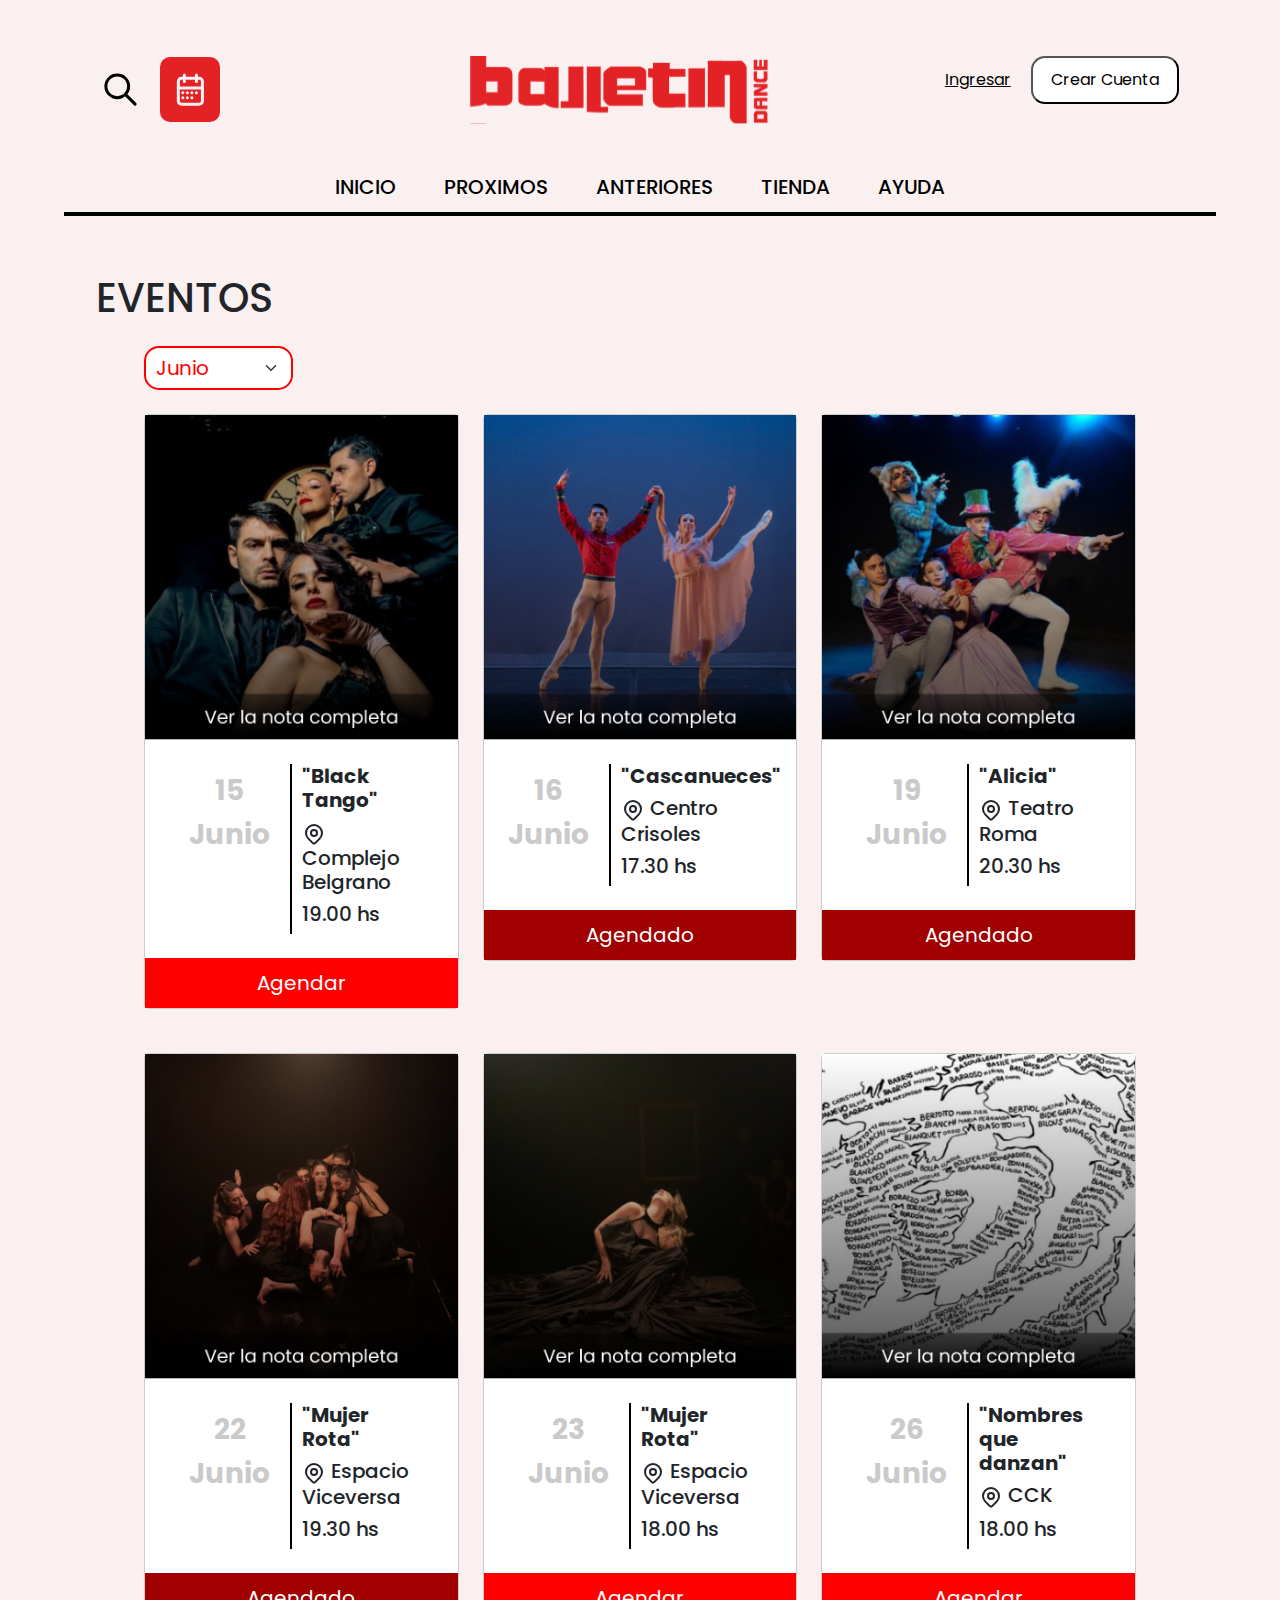
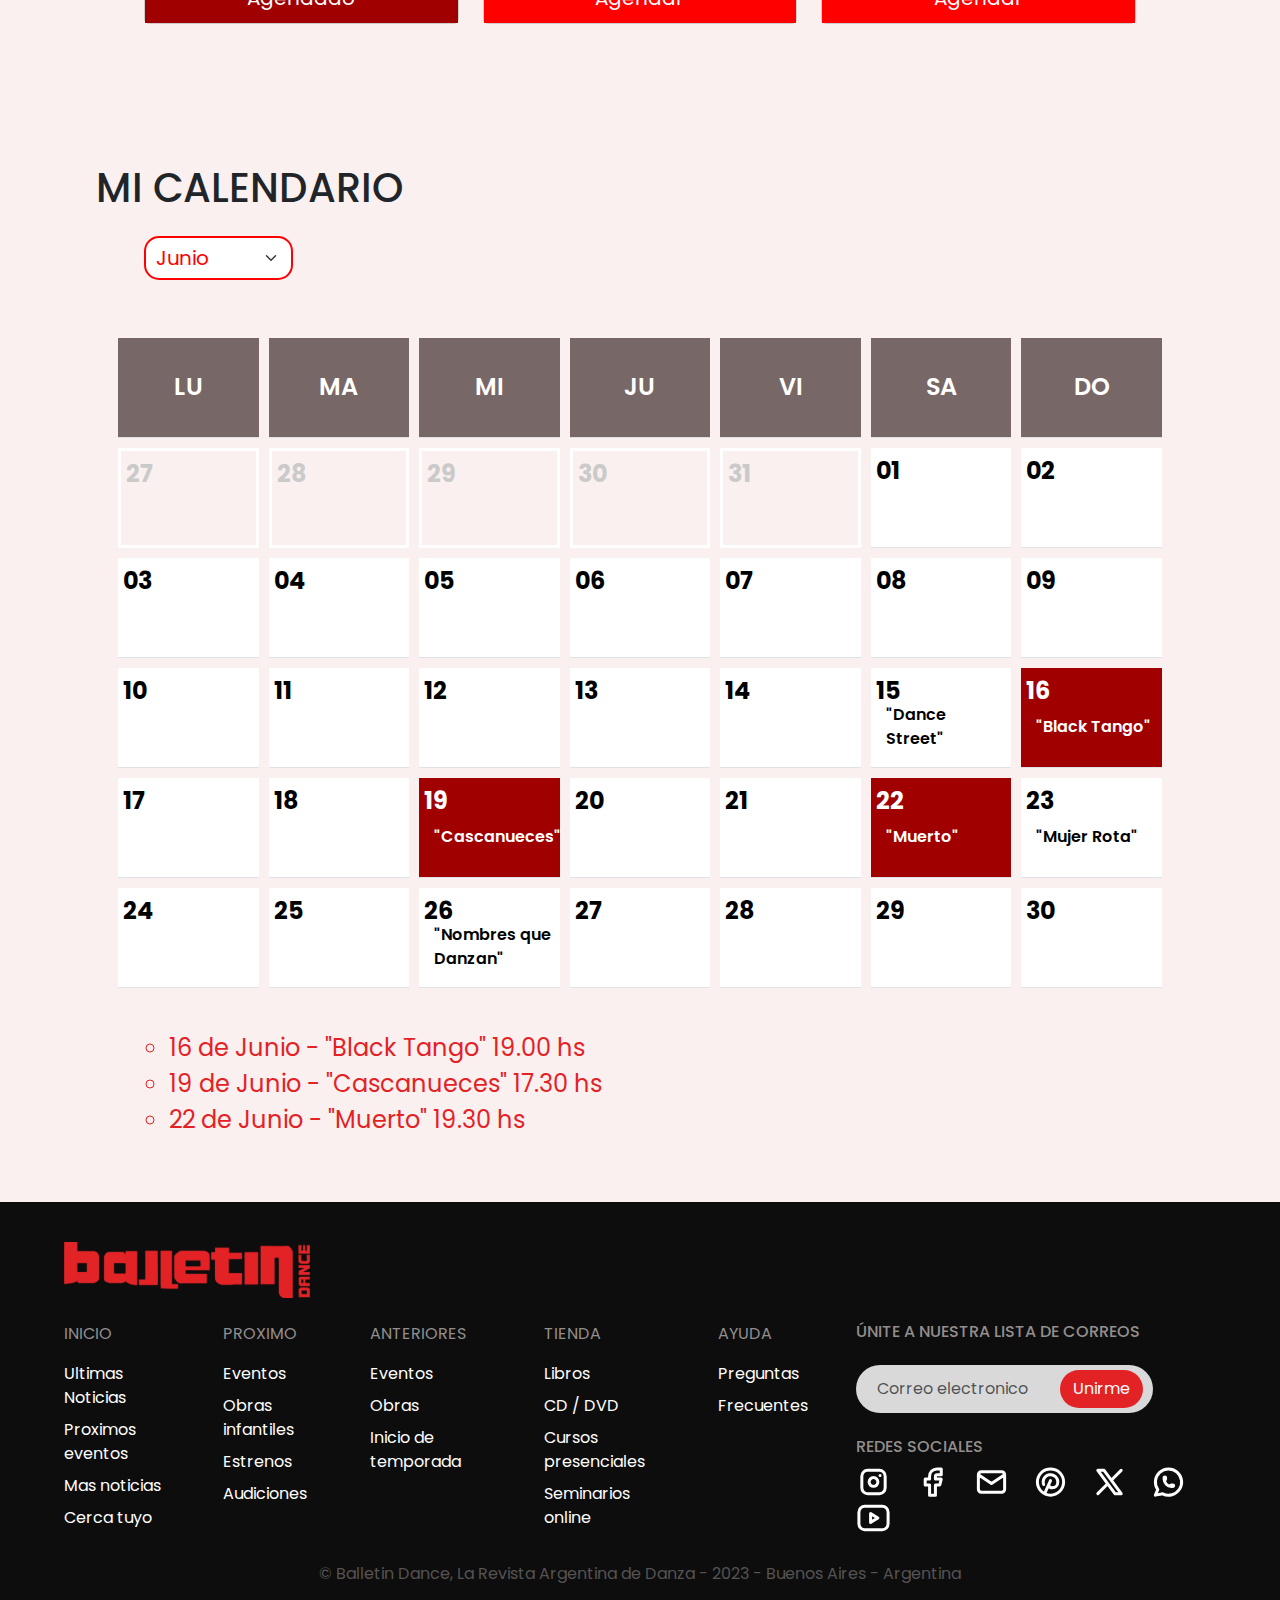
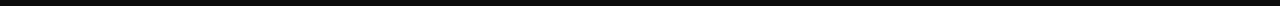
==== commit ea1695e3: "xd lol" ====
--- a/index.html
+++ b/index.html
@@ -55,137 +55,148 @@
         </div>
     </nav>
     <hr>
-    <main  class="p-5">
+    <main class="p-5">
         <div class="px-5">
             <h1 class="fs-1">EVENTOS</h1>
             <div class="px-5">
                 <select class="form-select form-select-sm my-4 fs-5" aria-label=".form-select-sm example">
+                    <option selected>Junio</option>
+                    <option value="1">Julio</option>
+                    <option value="2">Agosto</option>
+                    <option value="3">Septiembre</option>
+                </select>
+            </div>
+    
+            <div class="container-fluid px-5">
+                <div class="row">
+                    <div class="col-md-4 mb-4">
+                        <div class="calendario">
+                            <div class="img-fluid w-100">
+                                <img class="w-100" src="data/0.png" alt="">
+                            </div>
+                            <div class="d-flex px-4 py-4 justify-content-center">
+                                <div class="fecha text-center">
+                                    <h3 class="fs-3"><b>15</b></h3>
+                                    <h3 class="fs-3"><b>Junio</b></h3>
+                                </div>
+                                <div class="obra">
+                                    <h5 class="fs-5"><b>"Black Tango"</b></h5>
+                                    <h5 class="fs-5"><svg class="m-0" xmlns="http://www.w3.org/2000/svg" width="24" height="24" viewBox="0 0 24 24" fill="none" stroke="currentColor" stroke-width="2" stroke-linecap="round" stroke-linejoin="round" class="icon icon-tabler icons-tabler-outline icon-tabler-map-pin"><path stroke="none" d="M0 0h24v24H0z" fill="none"/><path d="M9 11a3 3 0 1 0 6 0a3 3 0 0 0 -6 0"/><path d="M17.657 16.657l-4.243 4.243a2 2 0 0 1 -2.827 0l-4.244 -4.243a8 8 0 1 1 11.314 0z"/></svg> Complejo Belgrano</h5>
+                                    <h6 class="fs-5">19.00 hs</h6>
+                                </div>
+                            </div>
+                            <button class="fs-5 red" onclick="agendar(event)">Agendar</button>
+                        </div>
+                    </div>
+                    <div class="col-md-4 mb-4">
+                        <div class="calendario">
+                            <div class="img-fluid w-100">
+                                <img class="w-100" src="data/1.png" alt="">
+                            </div>
+                            <div class="d-flex px-4 py-4 justify-content-center">
+                                <div class="fecha text-center">
+                                    <h3 class="fs-3"><b>16</b></h3>
+                                    <h3 class="fs-3"><b>Junio</b></h3>
+                                </div>
+                                <div class="obra">
+                                    <h5 class="fs-5"><b>"Cascanueces"</b></h5>
+                                    <h5 class="fs-5"><svg class="m-0" xmlns="http://www.w3.org/2000/svg" width="24" height="24" viewBox="0 0 24 24" fill="none" stroke="currentColor" stroke-width="2" stroke-linecap="round" stroke-linejoin="round" class="icon icon-tabler icons-tabler-outline icon-tabler-map-pin"><path stroke="none" d="M0 0h24v24H0z" fill="none"/><path d="M9 11a3 3 0 1 0 6 0a3 3 0 0 0 -6 0"/><path d="M17.657 16.657l-4.243 4.243a2 2 0 0 1 -2.827 0l-4.244 -4.243a8 8 0 1 1 11.314 0z"/></svg> Centro Crisoles</h5>
+                                    <h6 class="fs-5">17.30 hs</h6>
+                                </div>
+                            </div>
+                            <button class="fs-5 bordo" onclick="agendar(event)">Agendado</button>
+                        </div>
+                    </div>
+                    <div class="col-md-4 mb-4">
+                        <div class="calendario">
+                            <div class="img-fluid w-100">
+                                <img class="w-100" src="data/2.png" alt="">
+                            </div>
+                            <div class="d-flex px-4 py-4 justify-content-center">
+                                <div class="fecha text-center">
+                                    <h3 class="fs-3"><b>19</b></h3>
+                                    <h3 class="fs-3"><b>Junio</b></h3>
+                                </div>
+                                <div class="obra">
+                                    <h5 class="fs-5"><b>"Alicia"</b></h5>
+                                    <h5 class="fs-5"><svg class="m-0" xmlns="http://www.w3.org/2000/svg" width="24" height="24" viewBox="0 0 24 24" fill="none" stroke="currentColor" stroke-width="2" stroke-linecap="round" stroke-linejoin="round" class="icon icon-tabler icons-tabler-outline icon-tabler-map-pin"><path stroke="none" d="M0 0h24v24H0z" fill="none"/><path d="M9 11a3 3 0 1 0 6 0a3 3 0 0 0 -6 0"/><path d="M17.657 16.657l-4.243 4.243a2 2 0 0 1 -2.827 0l-4.244 -4.243a8 8 0 1 1 11.314 0z"/></svg> Teatro Roma</h5>
+                                    <h6 class="fs-5">20.30 hs</h6>
+                                </div>
+                            </div>
+                            <button class="fs-5 bordo" onclick="agendar(event)">Agendado</button>
+                        </div>
+                    </div>
+                    <div class="col-md-4 mb-4">
+                        <div class="calendario">
+                            <div class="img-fluid w-100">
+                                <img class="w-100" src="data/3.png" alt="">
+                            </div>
+                            <div class="d-flex px-4 py-4 justify-content-center">
+                                <div class="fecha text-center">
+                                    <h3 class="fs-3"><b>22</b></h3>
+                                    <h3 class="fs-3"><b>Junio</b></h3>
+                                </div>
+                                <div class="obra">
+                                    <h5 class="fs-5"><b>"Mujer Rota"</b></h5>
+                                    <h5 class="fs-5"><svg class="m-0" xmlns="http://www.w3.org/2000/svg" width="24" height="24" viewBox="0 0 24 24" fill="none" stroke="currentColor" stroke-width="2" stroke-linecap="round" stroke-linejoin="round" class="icon icon-tabler icons-tabler-outline icon-tabler-map-pin"><path stroke="none" d="M0 0h24v24H0z" fill="none"/><path d="M9 11a3 3 0 1 0 6 0a3 3 0 0 0 -6 0"/><path d="M17.657 16.657l-4.243 4.243a2 2 0 0 1 -2.827 0l-4.244 -4.243a8 8 0 1 1 11.314 0z"/></svg> Espacio Viceversa</h5>
+                                    <h6 class="fs-5">19.30 hs</h6>
+                                </div>
+                            </div>
+                            <button class="fs-5 bordo" onclick="agendar(event)">Agendado</button>
+                        </div>
+                    </div>
+                    <div class="col-md-4 mb-4">
+                        <div class="calendario">
+                            <div class="img-fluid w-100">
+                                <img class="w-100" src="data/4.png" alt="">
+                            </div>
+                            <div class="d-flex px-4 py-4 justify-content-center">
+                                <div class="fecha text-center">
+                                    <h3 class="fs-3"><b>23</b></h3>
+                                    <h3 class="fs-3"><b>Junio</b></h3>
+                                </div>
+                                <div class="obra">
+                                    <h5 class="fs-5"><b>"Mujer Rota"</b></h5>
+                                    <h5 class="fs-5"><svg class="m-0" xmlns="http://www.w3.org/2000/svg" width="24" height="24" viewBox="0 0 24 24" fill="none" stroke="currentColor" stroke-width="2" stroke-linecap="round" stroke-linejoin="round" class="icon icon-tabler icons-tabler-outline icon-tabler-map-pin"><path stroke="none" d="M0 0h24v24H0z" fill="none"/><path d="M9 11a3 3 0 1 0 6 0a3 3 0 0 0 -6 0"/><path d="M17.657 16.657l-4.243 4.243a2 2 0 0 1 -2.827 0l-4.244 -4.243a8 8 0 1 1 11.314 0z"/></svg> Espacio Viceversa</h5>
+                                    <h6 class="fs-5">18.00 hs</h6>
+                                </div>
+                            </div>
+                            <button class="fs-5 red" onclick="agendar(event)">Agendar</button>
+                        </div>
+                    </div>
+                    <div class="col-md-4 mb-4">
+                        <div class="calendario">
+                            <div class="img-fluid w-100">
+                                <img class="w-100" src="data/5.png" alt="">
+                            </div>
+                            <div class="d-flex px-4 py-4 justify-content-center">
+                                <div class="fecha text-center">
+                                    <h3 class="fs-3"><b>26</b></h3>
+                                    <h3 class="fs-3"><b>Junio</b></h3>
+                                </div>
+                                <div class="obra">
+                                    <h5 class="fs-5"><b>"Nombres que danzan"</b></h5>
+                                    <h5 class="fs-5"><svg class="m-0" xmlns="http://www.w3.org/2000/svg" width="24" height="24" viewBox="0 0 24 24" fill="none" stroke="currentColor" stroke-width="2" stroke-linecap="round" stroke-linejoin="round" class="icon icon-tabler icons-tabler-outline icon-tabler-map-pin"><path stroke="none" d="M0 0h24v24H0z" fill="none"/><path d="M9 11a3 3 0 1 0 6 0a3 3 0 0 0 -6 0"/><path d="M17.657 16.657l-4.243 4.243a2 2 0 0 1 -2.827 0l-4.244 -4.243a8 8 0 1 1 11.314 0z"/></svg> CCK</h5>
+                                    <h6 class="fs-5">18.00 hs</h6>
+                                </div>
+                            </div>
+                            <button class="fs-5 red" onclick="agendar(event)">Agendar</button>
+                        </div>
+                    </div>
+                </div>
+            </div>
+        </div>
+    </main>
+    
+    <section class="p-5 w-100">
+    <div class="px-5 w-100">
+        <h2 class="fs-1">MI CALENDARIO</h2>
+        <div class="px-5">
+            <select class="form-select form-select-sm my-4 fs-5" aria-label=".form-select-sm example">
                 <option selected>Junio</option>
                 <option value="1">Julio</option>
                 <option value="2">Agosto</option>
                 <option value="3">Septiembre</option>
-                </select>
-            </div>
-            
-            <div class=" container-fluid px-5">
-                <div class="d-flex justify-content-between">
-                    <div class="calendario">
-                        <div class="img-fluid w-100">
-                            <img class="w-100" src="data/0.png" alt="">
-                        </div>
-                        <div class="d-flex px-4 py-4 justify-content-center">
-                            <div class="fecha text-center">
-                                <h3 class="fs-3"><b>15</b></h3>
-                                <h3 class="fs-3"><b>Junio</b></h3>
-                            </div>
-                            <div class="obra">
-                                <h5 class="fs-5"><b>"Black Tango"</b></h5>
-                                <h5 class="fs-5"><svg class="m-0" xmlns="http://www.w3.org/2000/svg" width="24" height="24" viewBox="0 0 24 24" fill="none" stroke="currentColor" stroke-width="2" stroke-linecap="round" stroke-linejoin="round" class="icon icon-tabler icons-tabler-outline icon-tabler-map-pin"><path stroke="none" d="M0 0h24v24H0z" fill="none"/><path d="M9 11a3 3 0 1 0 6 0a3 3 0 0 0 -6 0" /><path d="M17.657 16.657l-4.243 4.243a2 2 0 0 1 -2.827 0l-4.244 -4.243a8 8 0 1 1 11.314 0z" /></svg> Complejo Belgrano</h5>
-                                <h6 class="fs-5">19.00 hs</h6>
-                            </div>
-                        </div>
-                        <button class="fs-5 red" onclick="agendar(event)">Agendar</button>
-                    </div>
-                    <div class="calendario mx-5">
-                        <div class="img-fluid w-100">
-                            <img class="w-100" src="data/1.png" alt="">
-                        </div>
-                        <div class="d-flex px-4 py-4 justify-content-center">
-                            <div class="fecha text-center">
-                                <h3 class="fs-3"><b>16</b></h3>
-                                <h3 class="fs-3"><b>Junio</b></h3>
-                            </div>
-                            <div class="obra">
-                                <h5 class="fs-5"><b>"Cascanueces"</b></h5>
-                                <h5 class="fs-5"><svg class="m-0"  xmlns="http://www.w3.org/2000/svg"  width="24"  height="24"  viewBox="0 0 24 24"  fill="none"  stroke="currentColor"  stroke-width="2"  stroke-linecap="round"  stroke-linejoin="round"  class="icon icon-tabler icons-tabler-outline icon-tabler-map-pin"><path stroke="none" d="M0 0h24v24H0z" fill="none"/><path d="M9 11a3 3 0 1 0 6 0a3 3 0 0 0 -6 0" /><path d="M17.657 16.657l-4.243 4.243a2 2 0 0 1 -2.827 0l-4.244 -4.243a8 8 0 1 1 11.314 0z" /></svg> Centro Crisoles</h5>
-                                <h6 class="fs-5">17.30 hs</h6>
-                            </div>
-                        </div>
-                        <button class="fs-5 bordo" onclick="agendar(event)">Agendado</button>
-                    </div>
-                    <div class="calendario ">
-                        <div class="img-fluid w-100">
-                            <img class="w-100" src="data/2.png" alt="">
-                        </div>
-                        <div class="d-flex px-4 py-4 justify-content-center">
-                            <div class="fecha text-center">
-                                <h3 class="fs-3"><b>19</b></h3>
-                                <h3 class="fs-3"><b>Junio</b></h3>
-                            </div>
-                            <div class="obra">
-                                <h5 class="fs-5"><b>"Alicia"</b></h5>
-                                <h5 class="fs-5"><svg class="m-0"  xmlns="http://www.w3.org/2000/svg"  width="24"  height="24"  viewBox="0 0 24 24"  fill="none"  stroke="currentColor"  stroke-width="2"  stroke-linecap="round"  stroke-linejoin="round"  class="icon icon-tabler icons-tabler-outline icon-tabler-map-pin"><path stroke="none" d="M0 0h24v24H0z" fill="none"/><path d="M9 11a3 3 0 1 0 6 0a3 3 0 0 0 -6 0" /><path d="M17.657 16.657l-4.243 4.243a2 2 0 0 1 -2.827 0l-4.244 -4.243a8 8 0 1 1 11.314 0z" /></svg>Teatro Roma</h5>
-                                <h6 class="fs-5">20.30 hs</h6>
-                            </div>
-                        </div>
-                        <button class="fs-5 bordo" onclick="agendar(event)">Agendado</button>
-                    </div>
-                </div>
-                <div class="d-flex justify-content-between mt-5">
-                    <div class="calendario">
-                        <div class="img-fluid w-100">
-                            <img class="w-100" src="data/3.png" alt="">
-                        </div>
-                        <div class="d-flex px-4 py-4 justify-content-center">
-                            <div class="fecha text-center">
-                                <h3 class="fs-3"><b>22</b></h3>
-                                <h3 class="fs-3"><b>Junio</b></h3>
-                            </div>
-                            <div class="obra">
-                                <h5 class="fs-5"><b>"Mujer Rota"</b></h5>
-                                <h5 class="fs-5"><svg class="m-0"  xmlns="http://www.w3.org/2000/svg"  width="24"  height="24"  viewBox="0 0 24 24"  fill="none"  stroke="currentColor"  stroke-width="2"  stroke-linecap="round"  stroke-linejoin="round"  class="icon icon-tabler icons-tabler-outline icon-tabler-map-pin"><path stroke="none" d="M0 0h24v24H0z" fill="none"/><path d="M9 11a3 3 0 1 0 6 0a3 3 0 0 0 -6 0" /><path d="M17.657 16.657l-4.243 4.243a2 2 0 0 1 -2.827 0l-4.244 -4.243a8 8 0 1 1 11.314 0z" /></svg>Espacio Viceversa</h5>
-                                <h6 class="fs-5">19.30 hs</h6>
-                            </div>
-                        </div>
-                        <button class="fs-5 bordo" onclick="agendar(event)">Agendado</button>
-                    </div>
-                    <div class="calendario mx-5">
-                        <div class="img-fluid w-100">
-                            <img class="w-100" src="data/4.png" alt="">
-                        </div>
-                        <div class="d-flex px-4 py-4 justify-content-center">
-                            <div class="fecha text-center">
-                                <h3 class="fs-3"><b>23</b></h3>
-                                <h3 class="fs-3"><b>Junio</b></h3>
-                            </div>
-                            <div class="obra">
-                                <h5 class="fs-5"><b>"Mujer Rota"</b></h5>
-                                <h5 class="fs-5"><svg class="m-0"  xmlns="http://www.w3.org/2000/svg"  width="24"  height="24"  viewBox="0 0 24 24"  fill="none"  stroke="currentColor"  stroke-width="2"  stroke-linecap="round"  stroke-linejoin="round"  class="icon icon-tabler icons-tabler-outline icon-tabler-map-pin"><path stroke="none" d="M0 0h24v24H0z" fill="none"/><path d="M9 11a3 3 0 1 0 6 0a3 3 0 0 0 -6 0" /><path d="M17.657 16.657l-4.243 4.243a2 2 0 0 1 -2.827 0l-4.244 -4.243a8 8 0 1 1 11.314 0z" /></svg>Espacio Viceversa</h5>
-                                <h6 class="fs-5">18.00 hs</h6>
-                            </div>
-                        </div>
-                        <button class="fs-5 red" onclick="agendar(event)">Agendar</button>
-                    </div>
-                    <div class="calendario">
-                        <div class="img-fluid w-100">
-                            <img class="w-100" src="data/5.png" alt="">
-                        </div>
-                        <div class="d-flex px-4 py-4 justify-content-center">
-                            <div class="fecha text-center">
-                                <h3 class="fs-3"><b>26</b></h3>
-                                <h3 class="fs-3"><b>Junio</b></h3>
-                            </div>
-                            <div class="obra">
-                                <h5 class="fs-5"><b>"Nombres que danzan"</b></h5>
-                                <h5 class="fs-5"><svg class="m-0"  xmlns="http://www.w3.org/2000/svg"  width="24"  height="24"  viewBox="0 0 24 24"  fill="none"  stroke="currentColor"  stroke-width="2"  stroke-linecap="round"  stroke-linejoin="round"  class="icon icon-tabler icons-tabler-outline icon-tabler-map-pin"><path stroke="none" d="M0 0h24v24H0z" fill="none"/><path d="M9 11a3 3 0 1 0 6 0a3 3 0 0 0 -6 0" /><path d="M17.657 16.657l-4.243 4.243a2 2 0 0 1 -2.827 0l-4.244 -4.243a8 8 0 1 1 11.314 0z" /></svg>CCK</h5>
-                                <h6 class="fs-5">18.000 hs</h6>
-                            </div>
-                        </div>
-                        <button class="fs-5 red" onclick="agendar(event)">Agendar</button>
-                    </div>
-                </div>
-            </div>
-        </div>
-    </main> 
-    <section class="p-5 w-100">
-        <div class="px-5 w-100">
-        <h2 class="fs-1">MI CALENDARIO</h2>
-        <div class="px-5">
-            <select class="form-select form-select-sm my-4 fs-5" aria-label=".form-select-sm example">
-            <option selected>Junio</option>
-            <option value="1">Julio</option>
-            <option value="2">Agosto</option>
-            <option value="3">Septiembre</option>
             </select>
         </div>
         <div class="container-fluid mt-5">
@@ -203,72 +214,74 @@
                 </thead>
                 <tbody>
                     <tr>
-                        <td class="pasado">27</td>
-                        <td class="pasado">28</td>
-                        <td class="pasado">29</td>
-                        <td class="pasado">30</td>
-                        <td class="pasado">31</td>
-                        <td>01</td>
-                        <td>02</td>
-                    </tr>
-                    <tr>
-                        <td>03</td>
-                        <td>04</td>
-                        <td>05</td>
-                        <td>06</td>
-                        <td>07</td>
-                        <td>08</td>
-                        <td>09</td>
-                    </tr>
-                    <tr>
-                        <td>10</td>
-                        <td>11</td>
-                        <td>12</td>
-                        <td>13</td>
-                        <td>14</td>
-                        <td class="rojo" >15 <br> 
+                        <td class="pasado" data-number="27"></td>
+                        <td class="pasado" data-number="28"></td>
+                        <td class="pasado" data-number="29"></td>
+                        <td class="pasado" data-number="30"></td>
+                        <td class="pasado" data-number="31"></td>
+                        <td data-number="01"></td>
+                        <td data-number="02"></td>
+                    </tr>
+                    <tr>
+                        <td data-number="03"></td>
+                        <td data-number="04"></td>
+                        <td data-number="05"></td>
+                        <td data-number="06"></td>
+                        <td data-number="07"></td>
+                        <td data-number="08"></td>
+                        <td data-number="09"></td>
+                    </tr>
+                    <tr>
+                        <td data-number="10"></td>
+                        <td data-number="11"></td>
+                        <td data-number="12"></td>
+                        <td data-number="13"></td>
+                        <td data-number="14"></td>
+                        <td class="rojo" data-number="15">
                             <span class="fs-6">"Dance Street"</span>
                         </td>
-                        <td class="agendado">16 <br>
+                        <td class="agendado" data-number="16">
                             <span class="fs-6">"Black Tango"</span>
                         </td>
                     </tr>
                     <tr>
-                        <td>17</td>
-                        <td>18</td>
-                        <td class="agendado" >19 <br>
+                        <td data-number="17"></td>
+                        <td data-number="18"></td>
+                        <td class="agendado" data-number="19">
                             <span class="fs-6">"Cascanueces"</span>
                         </td>
-                        <td>20</td>
-                        <td>21</td>
-                        <td class="agendado">22 <br>
+                        <td data-number="20"></td>
+                        <td data-number="21"></td>
+                        <td class="agendado" data-number="22">
                             <span class="fs-6">"Muerto"</span>
                         </td>
-                        <td class="rojo" >23 <br>
+                        <td class="rojo" data-number="23">
                             <span class="fs-6">"Mujer Rota"</span>
                         </td>
                     </tr>
                     <tr>
-                        <td>24</td>
-                        <td>25</td>
-                        <td class="rojo">26 <br>
+                        <td data-number="24"></td>
+                        <td data-number="25"></td>
+                        <td class="rojo" data-number="26">
                             <span class="fs-6">"Nombres que Danzan"</span>
                         </td>
-                        <td>27</td>
-                        <td>28</td>
-                        <td>29</td>
-                        <td>30</td>
+                        <td data-number="27"></td>
+                        <td data-number="28"></td>
+                        <td data-number="29"></td>
+                        <td data-number="30"></td>
                     </tr>
                 </tbody>
             </table>
         </div>
         <ul class="px-5 py-3 fs-4 agendados-lista">
-            <li> 16 de Junio - "Black Tango" 19.00 hs</li>
-            <li> 19 de Junio - “Cascanueces” 17.30 hs</li>
-            <li> 22 de Junio - “Muerto” 19.30 hs</li>
+            <li>16 de Junio - "Black Tango" 19.00 hs</li>
+            <li>19 de Junio - "Cascanueces" 17.30 hs</li>
+            <li>22 de Junio - "Muerto" 19.30 hs</li>
         </ul>
-        </div>
-    </section>
+    </div>
+</section>
+
+    
     <footer class="">
         <div class="logo-footer ms-4"><svg width="248" height="56" viewBox="0 0 248 56" fill="none" xmlns="http://www.w3.org/2000/svg" xmlns:xlink="http://www.w3.org/1999/xlink">
             <rect width="248" height="56" fill="url(#pattern0_1022_407)"/>
--- a/style.css
+++ b/style.css
@@ -2,22 +2,72 @@
     list-style: none;
     text-decoration: none;
     font-family: Poppins, sans-serif;
-}
-
-ul,li {
     margin: 0;
     padding: 0;
+    box-sizing: border-box;
+}
+
+
+body {
+    background-color: #FBF0F0; 
+}
+
+
+.calendario {
+    background-color: #FFFFFF; 
+    padding: 10px;
+    margin-bottom: 20px;
+    border: 1px solid #CCCCCC;
+    border-radius: 5px;
+}
+
+
+.calendario.agendado {
+    background-color: #A00000; 
+    border-color: #A00000; 
+    color: #FFFFFF; 
+}
+
+
+.calendario .fecha h3 {
+    margin-top: 10px; 
+    color: #CACACA; 
+}
+
+
+button.fs-5 {
+    padding: 5px 10px;
+    border-radius: 0px;
+    cursor: pointer;
+    width: 100%;
+}
+
+button.fs-5.red {
+    background-color: #FF0000; 
+    color: #FFFFFF; 
+    border: none;
+}
+
+button.fs-5.bordo {
+    background-color: #A00000; 
+    color: #FFFFFF; 
+    border: none;
+}
+
+ul, li {
+    margin: 0;
+    padding: 0;
 }
 
 .secciones {
     padding: 0;
 }
 
-footer a, nav a{
+footer a, nav a {
     text-decoration: none;
 }
 
-.form-select{
+.form-select {
     border: 2px solid #FF0000;
     border-radius: 15px;
     color: #FF0000;
@@ -34,6 +84,7 @@
     background-color: #fff;
     outline: none;
 }
+
 /* NAV */
 nav a {
     font-weight: 500;
@@ -45,12 +96,12 @@
     border-radius: 10px;
 }
 
-
 header button {
     background-color: #fff;
     border-radius: 14px;
     padding: 10px 18px;
 }
+
 .cuenta a {
     color: #000;
 }
@@ -58,14 +109,13 @@
 hr {
     color: #000;
     background-color: #000;
-    border: 2px solid #000 ;
+    border: 2px solid #000;
     opacity: 100%;
     width: 90%;
     margin: 10px auto;
 }
 
 /* MAIN */
-
 .calendario {
     padding: 0;
 }
@@ -80,7 +130,7 @@
 }
 
 .obra {
-    padding: 0 10px ;
+    padding: 0 10px;
 }
 
 .calendario button {
@@ -90,63 +140,72 @@
     color: #fff;
 }
 
-
-
-        /* CALENDARIO */
-        .table {
-            border-spacing: 35px 10px; 
-            border-collapse: separate;
-            font-weight: 600;
-        }
-        .table th {
-            background-color: #786767;
-            padding: 0px 10px;
-            text-align: center;
-            vertical-align: middle;
-        }
-        .table td, .table th {
-            border: none;
-            text-align: center;
-            vertical-align: middle;
-            height: 100px; 
-        }
-        .table td {
-            background-color: #DACACA;
-            padding: 25px 20px;
-            font-weight: 600;
-            width: 200px;
-            text-align: left;
-        }
-        .table td span {
-            display: block;
-            font-size: 0.75em;
-            text-align: left;
-        }
-        .red {
-            background-color: #FF0000;
-        }
-        .bordo {
-            background-color: #A00000;
-        }
-        table td.agendado {
-            background-color: #A00000;
-            color: #fff;
-        }
-
-        .table .pasado {
-            background-color: #DACACA;
-            border: 3px solid #000;
-            opacity: 40%;
-        }
-
-        .agendados-lista li {
-            margin-left: 25px;
-            color: #E32226;
-            list-style:circle;
-        }
+/* CALENDARIO */
+.table {
+    border-collapse: separate;
+    font-weight: 600;
+    width: 100%;
+    table-layout: fixed;
+    border-spacing: 10px;
+}
+
+.table th, .table td {
+    text-align: center;
+    vertical-align: middle;
+    height: 100px;
+    font-weight: 600;
+    padding: 5px;
+    position: relative;
+    background-color: #FFFFFF; 
+}
+
+.table th {
+    background-color: #786767;
+    color: #FFFFFF;
+}
+
+.table td {
+    background-color: #FFFFFF; 
+}
+
+.table td.pasado {
+    background-color: transparent; 
+    border: 3px solid #FFFFFF;
+    color: #CACACA; 
+}
+
+.table td.agendado {
+    background-color: #A00000; 
+    color: #fff;
+}
+
+.table td span {
+    display: block;
+    font-size: 0.75em;
+    text-align: left;
+    padding-top: 20px;
+    padding-left: 10px;
+}
+
+.table td::before {
+    content: attr(data-number);
+    position: absolute;
+    top: 5px;
+    left: 5px;
+    font-size: 1em;
+    font-weight: bold;
+    color: inherit;
+}
+
+.agendados-lista li {
+    margin-left: 25px;
+    color: #E32226;
+    list-style: circle;
+}
+
+
 
 /* FOOTER */
-
 footer {
     background-color: #0d0d0d;
     padding: 40px;
@@ -177,12 +236,15 @@
     background-color: #E32226;
     color: #fff;
 }
+
 footer .btn:hover {
     background-color: #a41e20;
 }
+
 footer ul, footer h6 {
     color: #938E8E;
 }
+
 footer a {
     color: #fff;
 }
@@ -191,4 +253,4 @@
     color: #555353;
     margin: 0;
     margin-top: 20px;
-}+}
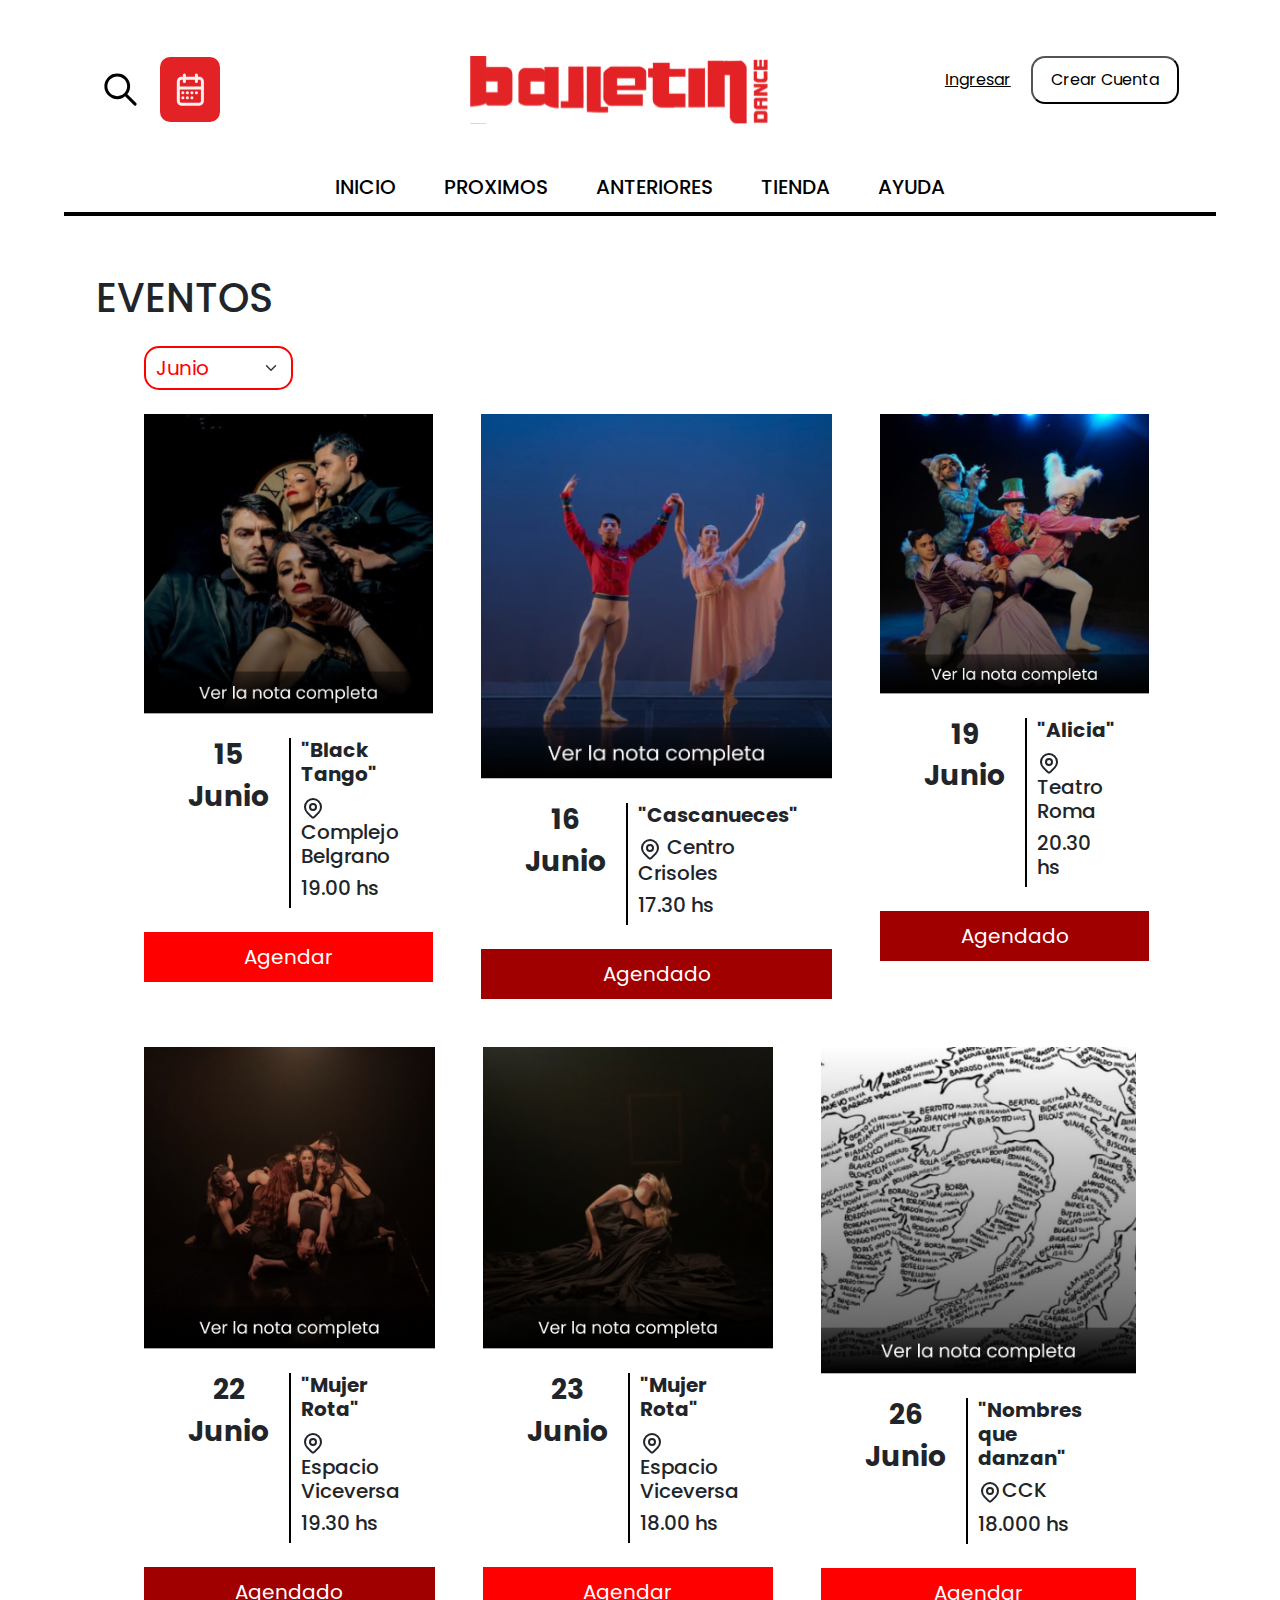
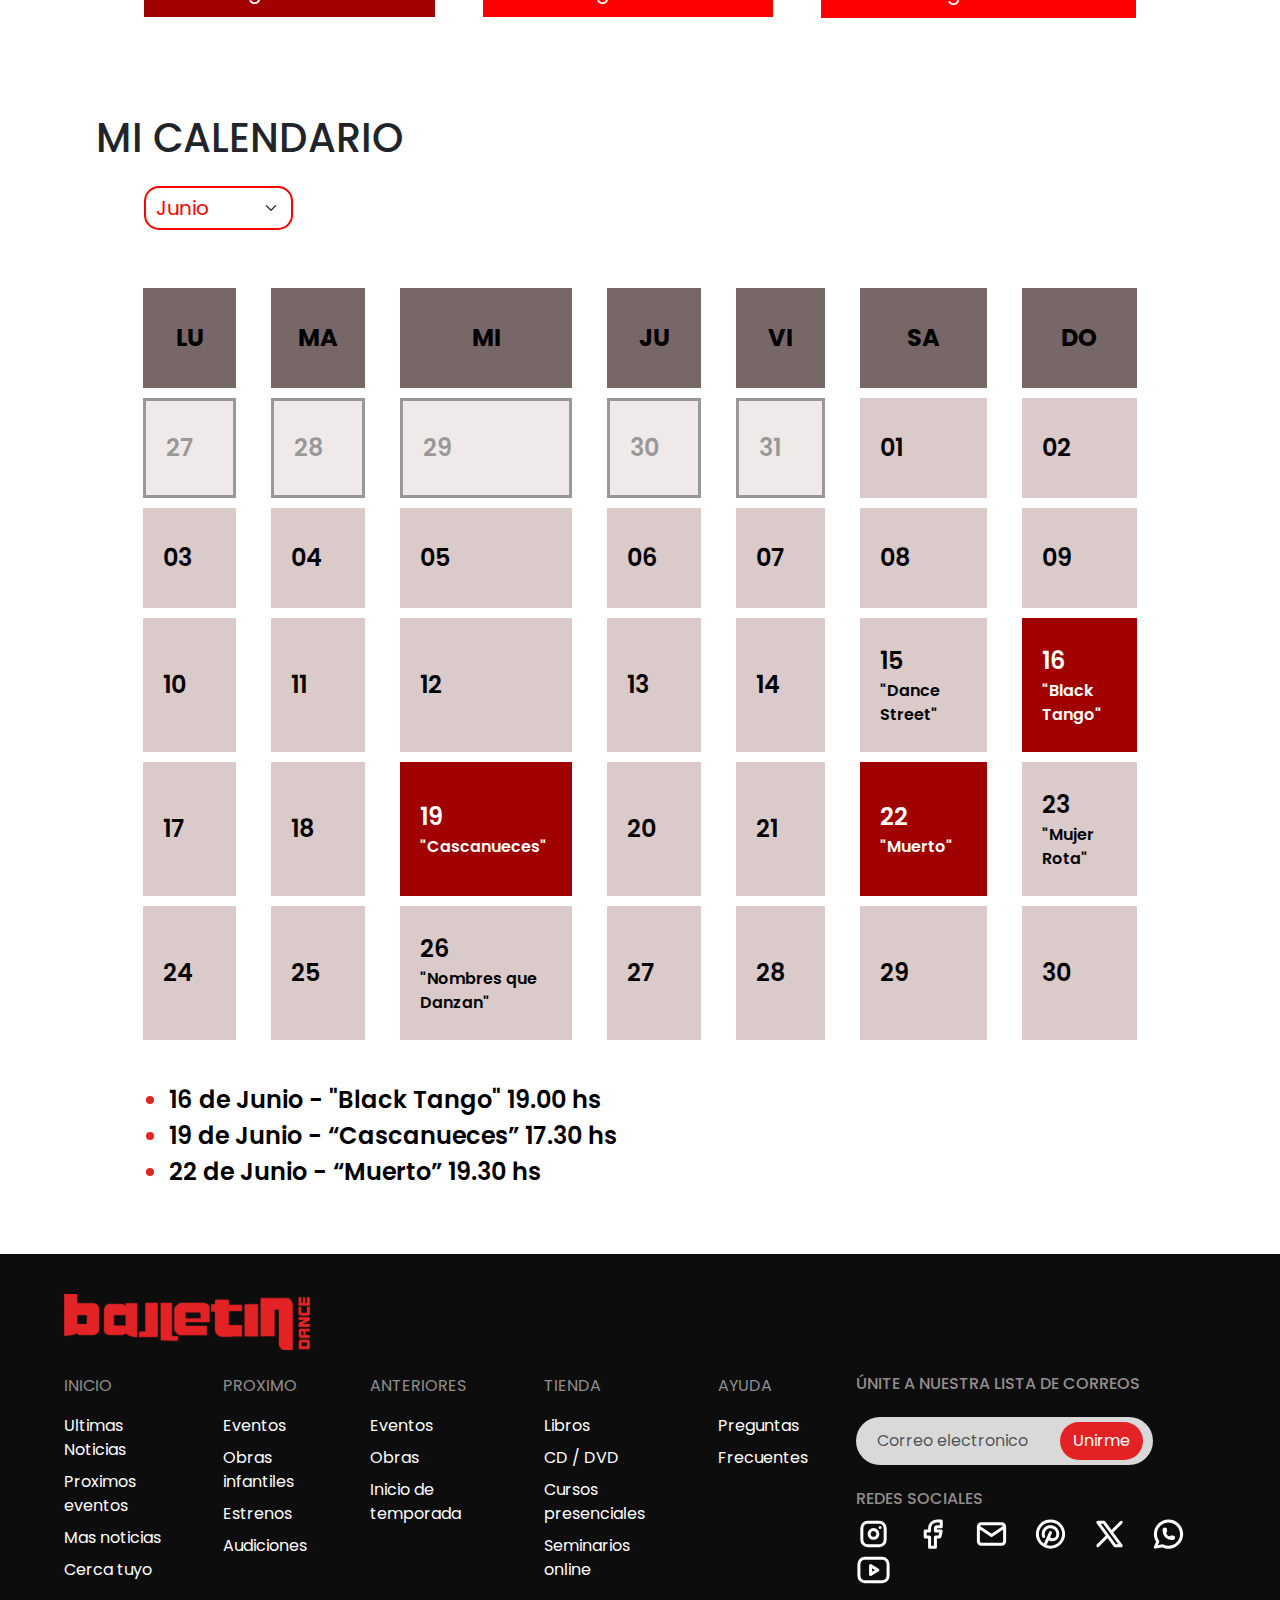
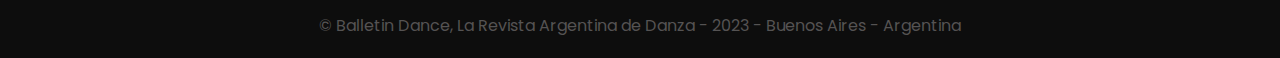
==== commit dcefa0fb: "texto bajo calendario" ====
--- a/index.html
+++ b/index.html
@@ -55,148 +55,137 @@
         </div>
     </nav>
     <hr>
-    <main class="p-5">
+    <main  class="p-5">
         <div class="px-5">
             <h1 class="fs-1">EVENTOS</h1>
             <div class="px-5">
                 <select class="form-select form-select-sm my-4 fs-5" aria-label=".form-select-sm example">
-                    <option selected>Junio</option>
-                    <option value="1">Julio</option>
-                    <option value="2">Agosto</option>
-                    <option value="3">Septiembre</option>
-                </select>
-            </div>
-    
-            <div class="container-fluid px-5">
-                <div class="row">
-                    <div class="col-md-4 mb-4">
-                        <div class="calendario">
-                            <div class="img-fluid w-100">
-                                <img class="w-100" src="data/0.png" alt="">
-                            </div>
-                            <div class="d-flex px-4 py-4 justify-content-center">
-                                <div class="fecha text-center">
-                                    <h3 class="fs-3"><b>15</b></h3>
-                                    <h3 class="fs-3"><b>Junio</b></h3>
-                                </div>
-                                <div class="obra">
-                                    <h5 class="fs-5"><b>"Black Tango"</b></h5>
-                                    <h5 class="fs-5"><svg class="m-0" xmlns="http://www.w3.org/2000/svg" width="24" height="24" viewBox="0 0 24 24" fill="none" stroke="currentColor" stroke-width="2" stroke-linecap="round" stroke-linejoin="round" class="icon icon-tabler icons-tabler-outline icon-tabler-map-pin"><path stroke="none" d="M0 0h24v24H0z" fill="none"/><path d="M9 11a3 3 0 1 0 6 0a3 3 0 0 0 -6 0"/><path d="M17.657 16.657l-4.243 4.243a2 2 0 0 1 -2.827 0l-4.244 -4.243a8 8 0 1 1 11.314 0z"/></svg> Complejo Belgrano</h5>
-                                    <h6 class="fs-5">19.00 hs</h6>
-                                </div>
-                            </div>
-                            <button class="fs-5 red" onclick="agendar(event)">Agendar</button>
-                        </div>
-                    </div>
-                    <div class="col-md-4 mb-4">
-                        <div class="calendario">
-                            <div class="img-fluid w-100">
-                                <img class="w-100" src="data/1.png" alt="">
-                            </div>
-                            <div class="d-flex px-4 py-4 justify-content-center">
-                                <div class="fecha text-center">
-                                    <h3 class="fs-3"><b>16</b></h3>
-                                    <h3 class="fs-3"><b>Junio</b></h3>
-                                </div>
-                                <div class="obra">
-                                    <h5 class="fs-5"><b>"Cascanueces"</b></h5>
-                                    <h5 class="fs-5"><svg class="m-0" xmlns="http://www.w3.org/2000/svg" width="24" height="24" viewBox="0 0 24 24" fill="none" stroke="currentColor" stroke-width="2" stroke-linecap="round" stroke-linejoin="round" class="icon icon-tabler icons-tabler-outline icon-tabler-map-pin"><path stroke="none" d="M0 0h24v24H0z" fill="none"/><path d="M9 11a3 3 0 1 0 6 0a3 3 0 0 0 -6 0"/><path d="M17.657 16.657l-4.243 4.243a2 2 0 0 1 -2.827 0l-4.244 -4.243a8 8 0 1 1 11.314 0z"/></svg> Centro Crisoles</h5>
-                                    <h6 class="fs-5">17.30 hs</h6>
-                                </div>
-                            </div>
-                            <button class="fs-5 bordo" onclick="agendar(event)">Agendado</button>
-                        </div>
-                    </div>
-                    <div class="col-md-4 mb-4">
-                        <div class="calendario">
-                            <div class="img-fluid w-100">
-                                <img class="w-100" src="data/2.png" alt="">
-                            </div>
-                            <div class="d-flex px-4 py-4 justify-content-center">
-                                <div class="fecha text-center">
-                                    <h3 class="fs-3"><b>19</b></h3>
-                                    <h3 class="fs-3"><b>Junio</b></h3>
-                                </div>
-                                <div class="obra">
-                                    <h5 class="fs-5"><b>"Alicia"</b></h5>
-                                    <h5 class="fs-5"><svg class="m-0" xmlns="http://www.w3.org/2000/svg" width="24" height="24" viewBox="0 0 24 24" fill="none" stroke="currentColor" stroke-width="2" stroke-linecap="round" stroke-linejoin="round" class="icon icon-tabler icons-tabler-outline icon-tabler-map-pin"><path stroke="none" d="M0 0h24v24H0z" fill="none"/><path d="M9 11a3 3 0 1 0 6 0a3 3 0 0 0 -6 0"/><path d="M17.657 16.657l-4.243 4.243a2 2 0 0 1 -2.827 0l-4.244 -4.243a8 8 0 1 1 11.314 0z"/></svg> Teatro Roma</h5>
-                                    <h6 class="fs-5">20.30 hs</h6>
-                                </div>
-                            </div>
-                            <button class="fs-5 bordo" onclick="agendar(event)">Agendado</button>
-                        </div>
-                    </div>
-                    <div class="col-md-4 mb-4">
-                        <div class="calendario">
-                            <div class="img-fluid w-100">
-                                <img class="w-100" src="data/3.png" alt="">
-                            </div>
-                            <div class="d-flex px-4 py-4 justify-content-center">
-                                <div class="fecha text-center">
-                                    <h3 class="fs-3"><b>22</b></h3>
-                                    <h3 class="fs-3"><b>Junio</b></h3>
-                                </div>
-                                <div class="obra">
-                                    <h5 class="fs-5"><b>"Mujer Rota"</b></h5>
-                                    <h5 class="fs-5"><svg class="m-0" xmlns="http://www.w3.org/2000/svg" width="24" height="24" viewBox="0 0 24 24" fill="none" stroke="currentColor" stroke-width="2" stroke-linecap="round" stroke-linejoin="round" class="icon icon-tabler icons-tabler-outline icon-tabler-map-pin"><path stroke="none" d="M0 0h24v24H0z" fill="none"/><path d="M9 11a3 3 0 1 0 6 0a3 3 0 0 0 -6 0"/><path d="M17.657 16.657l-4.243 4.243a2 2 0 0 1 -2.827 0l-4.244 -4.243a8 8 0 1 1 11.314 0z"/></svg> Espacio Viceversa</h5>
-                                    <h6 class="fs-5">19.30 hs</h6>
-                                </div>
-                            </div>
-                            <button class="fs-5 bordo" onclick="agendar(event)">Agendado</button>
-                        </div>
-                    </div>
-                    <div class="col-md-4 mb-4">
-                        <div class="calendario">
-                            <div class="img-fluid w-100">
-                                <img class="w-100" src="data/4.png" alt="">
-                            </div>
-                            <div class="d-flex px-4 py-4 justify-content-center">
-                                <div class="fecha text-center">
-                                    <h3 class="fs-3"><b>23</b></h3>
-                                    <h3 class="fs-3"><b>Junio</b></h3>
-                                </div>
-                                <div class="obra">
-                                    <h5 class="fs-5"><b>"Mujer Rota"</b></h5>
-                                    <h5 class="fs-5"><svg class="m-0" xmlns="http://www.w3.org/2000/svg" width="24" height="24" viewBox="0 0 24 24" fill="none" stroke="currentColor" stroke-width="2" stroke-linecap="round" stroke-linejoin="round" class="icon icon-tabler icons-tabler-outline icon-tabler-map-pin"><path stroke="none" d="M0 0h24v24H0z" fill="none"/><path d="M9 11a3 3 0 1 0 6 0a3 3 0 0 0 -6 0"/><path d="M17.657 16.657l-4.243 4.243a2 2 0 0 1 -2.827 0l-4.244 -4.243a8 8 0 1 1 11.314 0z"/></svg> Espacio Viceversa</h5>
-                                    <h6 class="fs-5">18.00 hs</h6>
-                                </div>
-                            </div>
-                            <button class="fs-5 red" onclick="agendar(event)">Agendar</button>
-                        </div>
-                    </div>
-                    <div class="col-md-4 mb-4">
-                        <div class="calendario">
-                            <div class="img-fluid w-100">
-                                <img class="w-100" src="data/5.png" alt="">
-                            </div>
-                            <div class="d-flex px-4 py-4 justify-content-center">
-                                <div class="fecha text-center">
-                                    <h3 class="fs-3"><b>26</b></h3>
-                                    <h3 class="fs-3"><b>Junio</b></h3>
-                                </div>
-                                <div class="obra">
-                                    <h5 class="fs-5"><b>"Nombres que danzan"</b></h5>
-                                    <h5 class="fs-5"><svg class="m-0" xmlns="http://www.w3.org/2000/svg" width="24" height="24" viewBox="0 0 24 24" fill="none" stroke="currentColor" stroke-width="2" stroke-linecap="round" stroke-linejoin="round" class="icon icon-tabler icons-tabler-outline icon-tabler-map-pin"><path stroke="none" d="M0 0h24v24H0z" fill="none"/><path d="M9 11a3 3 0 1 0 6 0a3 3 0 0 0 -6 0"/><path d="M17.657 16.657l-4.243 4.243a2 2 0 0 1 -2.827 0l-4.244 -4.243a8 8 0 1 1 11.314 0z"/></svg> CCK</h5>
-                                    <h6 class="fs-5">18.00 hs</h6>
-                                </div>
-                            </div>
-                            <button class="fs-5 red" onclick="agendar(event)">Agendar</button>
-                        </div>
-                    </div>
-                </div>
-            </div>
-        </div>
-    </main>
-    
-    <section class="p-5 w-100">
-    <div class="px-5 w-100">
-        <h2 class="fs-1">MI CALENDARIO</h2>
-        <div class="px-5">
-            <select class="form-select form-select-sm my-4 fs-5" aria-label=".form-select-sm example">
                 <option selected>Junio</option>
                 <option value="1">Julio</option>
                 <option value="2">Agosto</option>
                 <option value="3">Septiembre</option>
+                </select>
+            </div>
+            
+            <div class=" container-fluid px-5">
+                <div class="d-flex justify-content-between">
+                    <div class="calendario">
+                        <div class="img-fluid w-100">
+                            <img class="w-100" src="data/0.png" alt="">
+                        </div>
+                        <div class="d-flex px-4 py-4 justify-content-center">
+                            <div class="fecha text-center">
+                                <h3 class="fs-3"><b>15</b></h3>
+                                <h3 class="fs-3"><b>Junio</b></h3>
+                            </div>
+                            <div class="obra">
+                                <h5 class="fs-5"><b>"Black Tango"</b></h5>
+                                <h5 class="fs-5"><svg class="m-0" xmlns="http://www.w3.org/2000/svg" width="24" height="24" viewBox="0 0 24 24" fill="none" stroke="currentColor" stroke-width="2" stroke-linecap="round" stroke-linejoin="round" class="icon icon-tabler icons-tabler-outline icon-tabler-map-pin"><path stroke="none" d="M0 0h24v24H0z" fill="none"/><path d="M9 11a3 3 0 1 0 6 0a3 3 0 0 0 -6 0" /><path d="M17.657 16.657l-4.243 4.243a2 2 0 0 1 -2.827 0l-4.244 -4.243a8 8 0 1 1 11.314 0z" /></svg> Complejo Belgrano</h5>
+                                <h6 class="fs-5">19.00 hs</h6>
+                            </div>
+                        </div>
+                        <button class="fs-5 red" onclick="agendar(event)">Agendar</button>
+                    </div>
+                    <div class="calendario mx-5">
+                        <div class="img-fluid w-100">
+                            <img class="w-100" src="data/1.png" alt="">
+                        </div>
+                        <div class="d-flex px-4 py-4 justify-content-center">
+                            <div class="fecha text-center">
+                                <h3 class="fs-3"><b>16</b></h3>
+                                <h3 class="fs-3"><b>Junio</b></h3>
+                            </div>
+                            <div class="obra">
+                                <h5 class="fs-5"><b>"Cascanueces"</b></h5>
+                                <h5 class="fs-5"><svg class="m-0"  xmlns="http://www.w3.org/2000/svg"  width="24"  height="24"  viewBox="0 0 24 24"  fill="none"  stroke="currentColor"  stroke-width="2"  stroke-linecap="round"  stroke-linejoin="round"  class="icon icon-tabler icons-tabler-outline icon-tabler-map-pin"><path stroke="none" d="M0 0h24v24H0z" fill="none"/><path d="M9 11a3 3 0 1 0 6 0a3 3 0 0 0 -6 0" /><path d="M17.657 16.657l-4.243 4.243a2 2 0 0 1 -2.827 0l-4.244 -4.243a8 8 0 1 1 11.314 0z" /></svg> Centro Crisoles</h5>
+                                <h6 class="fs-5">17.30 hs</h6>
+                            </div>
+                        </div>
+                        <button class="fs-5 bordo" onclick="agendar(event)">Agendado</button>
+                    </div>
+                    <div class="calendario ">
+                        <div class="img-fluid w-100">
+                            <img class="w-100" src="data/2.png" alt="">
+                        </div>
+                        <div class="d-flex px-4 py-4 justify-content-center">
+                            <div class="fecha text-center">
+                                <h3 class="fs-3"><b>19</b></h3>
+                                <h3 class="fs-3"><b>Junio</b></h3>
+                            </div>
+                            <div class="obra">
+                                <h5 class="fs-5"><b>"Alicia"</b></h5>
+                                <h5 class="fs-5"><svg class="m-0"  xmlns="http://www.w3.org/2000/svg"  width="24"  height="24"  viewBox="0 0 24 24"  fill="none"  stroke="currentColor"  stroke-width="2"  stroke-linecap="round"  stroke-linejoin="round"  class="icon icon-tabler icons-tabler-outline icon-tabler-map-pin"><path stroke="none" d="M0 0h24v24H0z" fill="none"/><path d="M9 11a3 3 0 1 0 6 0a3 3 0 0 0 -6 0" /><path d="M17.657 16.657l-4.243 4.243a2 2 0 0 1 -2.827 0l-4.244 -4.243a8 8 0 1 1 11.314 0z" /></svg>Teatro Roma</h5>
+                                <h6 class="fs-5">20.30 hs</h6>
+                            </div>
+                        </div>
+                        <button class="fs-5 bordo" onclick="agendar(event)">Agendado</button>
+                    </div>
+                </div>
+                <div class="d-flex justify-content-between mt-5">
+                    <div class="calendario">
+                        <div class="img-fluid w-100">
+                            <img class="w-100" src="data/3.png" alt="">
+                        </div>
+                        <div class="d-flex px-4 py-4 justify-content-center">
+                            <div class="fecha text-center">
+                                <h3 class="fs-3"><b>22</b></h3>
+                                <h3 class="fs-3"><b>Junio</b></h3>
+                            </div>
+                            <div class="obra">
+                                <h5 class="fs-5"><b>"Mujer Rota"</b></h5>
+                                <h5 class="fs-5"><svg class="m-0"  xmlns="http://www.w3.org/2000/svg"  width="24"  height="24"  viewBox="0 0 24 24"  fill="none"  stroke="currentColor"  stroke-width="2"  stroke-linecap="round"  stroke-linejoin="round"  class="icon icon-tabler icons-tabler-outline icon-tabler-map-pin"><path stroke="none" d="M0 0h24v24H0z" fill="none"/><path d="M9 11a3 3 0 1 0 6 0a3 3 0 0 0 -6 0" /><path d="M17.657 16.657l-4.243 4.243a2 2 0 0 1 -2.827 0l-4.244 -4.243a8 8 0 1 1 11.314 0z" /></svg>Espacio Viceversa</h5>
+                                <h6 class="fs-5">19.30 hs</h6>
+                            </div>
+                        </div>
+                        <button class="fs-5 bordo" onclick="agendar(event)">Agendado</button>
+                    </div>
+                    <div class="calendario mx-5">
+                        <div class="img-fluid w-100">
+                            <img class="w-100" src="data/4.png" alt="">
+                        </div>
+                        <div class="d-flex px-4 py-4 justify-content-center">
+                            <div class="fecha text-center">
+                                <h3 class="fs-3"><b>23</b></h3>
+                                <h3 class="fs-3"><b>Junio</b></h3>
+                            </div>
+                            <div class="obra">
+                                <h5 class="fs-5"><b>"Mujer Rota"</b></h5>
+                                <h5 class="fs-5"><svg class="m-0"  xmlns="http://www.w3.org/2000/svg"  width="24"  height="24"  viewBox="0 0 24 24"  fill="none"  stroke="currentColor"  stroke-width="2"  stroke-linecap="round"  stroke-linejoin="round"  class="icon icon-tabler icons-tabler-outline icon-tabler-map-pin"><path stroke="none" d="M0 0h24v24H0z" fill="none"/><path d="M9 11a3 3 0 1 0 6 0a3 3 0 0 0 -6 0" /><path d="M17.657 16.657l-4.243 4.243a2 2 0 0 1 -2.827 0l-4.244 -4.243a8 8 0 1 1 11.314 0z" /></svg>Espacio Viceversa</h5>
+                                <h6 class="fs-5">18.00 hs</h6>
+                            </div>
+                        </div>
+                        <button class="fs-5 red" onclick="agendar(event)">Agendar</button>
+                    </div>
+                    <div class="calendario">
+                        <div class="img-fluid w-100">
+                            <img class="w-100" src="data/5.png" alt="">
+                        </div>
+                        <div class="d-flex px-4 py-4 justify-content-center">
+                            <div class="fecha text-center">
+                                <h3 class="fs-3"><b>26</b></h3>
+                                <h3 class="fs-3"><b>Junio</b></h3>
+                            </div>
+                            <div class="obra">
+                                <h5 class="fs-5"><b>"Nombres que danzan"</b></h5>
+                                <h5 class="fs-5"><svg class="m-0"  xmlns="http://www.w3.org/2000/svg"  width="24"  height="24"  viewBox="0 0 24 24"  fill="none"  stroke="currentColor"  stroke-width="2"  stroke-linecap="round"  stroke-linejoin="round"  class="icon icon-tabler icons-tabler-outline icon-tabler-map-pin"><path stroke="none" d="M0 0h24v24H0z" fill="none"/><path d="M9 11a3 3 0 1 0 6 0a3 3 0 0 0 -6 0" /><path d="M17.657 16.657l-4.243 4.243a2 2 0 0 1 -2.827 0l-4.244 -4.243a8 8 0 1 1 11.314 0z" /></svg>CCK</h5>
+                                <h6 class="fs-5">18.000 hs</h6>
+                            </div>
+                        </div>
+                        <button class="fs-5 red" onclick="agendar(event)">Agendar</button>
+                    </div>
+                </div>
+            </div>
+        </div>
+    </main> 
+    <section class="p-5 w-100">
+        <div class="px-5 w-100">
+        <h2 class="fs-1">MI CALENDARIO</h2>
+        <div class="px-5">
+            <select class="form-select form-select-sm my-4 fs-5" aria-label=".form-select-sm example">
+            <option selected>Junio</option>
+            <option value="1">Julio</option>
+            <option value="2">Agosto</option>
+            <option value="3">Septiembre</option>
             </select>
         </div>
         <div class="container-fluid mt-5">
@@ -214,74 +203,72 @@
                 </thead>
                 <tbody>
                     <tr>
-                        <td class="pasado" data-number="27"></td>
-                        <td class="pasado" data-number="28"></td>
-                        <td class="pasado" data-number="29"></td>
-                        <td class="pasado" data-number="30"></td>
-                        <td class="pasado" data-number="31"></td>
-                        <td data-number="01"></td>
-                        <td data-number="02"></td>
-                    </tr>
-                    <tr>
-                        <td data-number="03"></td>
-                        <td data-number="04"></td>
-                        <td data-number="05"></td>
-                        <td data-number="06"></td>
-                        <td data-number="07"></td>
-                        <td data-number="08"></td>
-                        <td data-number="09"></td>
-                    </tr>
-                    <tr>
-                        <td data-number="10"></td>
-                        <td data-number="11"></td>
-                        <td data-number="12"></td>
-                        <td data-number="13"></td>
-                        <td data-number="14"></td>
-                        <td class="rojo" data-number="15">
+                        <td class="pasado">27</td>
+                        <td class="pasado">28</td>
+                        <td class="pasado">29</td>
+                        <td class="pasado">30</td>
+                        <td class="pasado">31</td>
+                        <td>01</td>
+                        <td>02</td>
+                    </tr>
+                    <tr>
+                        <td>03</td>
+                        <td>04</td>
+                        <td>05</td>
+                        <td>06</td>
+                        <td>07</td>
+                        <td>08</td>
+                        <td>09</td>
+                    </tr>
+                    <tr>
+                        <td>10</td>
+                        <td>11</td>
+                        <td>12</td>
+                        <td>13</td>
+                        <td>14</td>
+                        <td class="rojo" >15 <br> 
                             <span class="fs-6">"Dance Street"</span>
                         </td>
-                        <td class="agendado" data-number="16">
+                        <td class="agendado">16 <br>
                             <span class="fs-6">"Black Tango"</span>
                         </td>
                     </tr>
                     <tr>
-                        <td data-number="17"></td>
-                        <td data-number="18"></td>
-                        <td class="agendado" data-number="19">
+                        <td>17</td>
+                        <td>18</td>
+                        <td class="agendado" >19 <br>
                             <span class="fs-6">"Cascanueces"</span>
                         </td>
-                        <td data-number="20"></td>
-                        <td data-number="21"></td>
-                        <td class="agendado" data-number="22">
+                        <td>20</td>
+                        <td>21</td>
+                        <td class="agendado">22 <br>
                             <span class="fs-6">"Muerto"</span>
                         </td>
-                        <td class="rojo" data-number="23">
+                        <td class="rojo" >23 <br>
                             <span class="fs-6">"Mujer Rota"</span>
                         </td>
                     </tr>
                     <tr>
-                        <td data-number="24"></td>
-                        <td data-number="25"></td>
-                        <td class="rojo" data-number="26">
+                        <td>24</td>
+                        <td>25</td>
+                        <td class="rojo">26 <br>
                             <span class="fs-6">"Nombres que Danzan"</span>
                         </td>
-                        <td data-number="27"></td>
-                        <td data-number="28"></td>
-                        <td data-number="29"></td>
-                        <td data-number="30"></td>
+                        <td>27</td>
+                        <td>28</td>
+                        <td>29</td>
+                        <td>30</td>
                     </tr>
                 </tbody>
             </table>
         </div>
         <ul class="px-5 py-3 fs-4 agendados-lista">
-            <li>16 de Junio - "Black Tango" 19.00 hs</li>
-            <li>19 de Junio - "Cascanueces" 17.30 hs</li>
-            <li>22 de Junio - "Muerto" 19.30 hs</li>
+            <li> <span class="textos-agendados-lista"> 16 de Junio - "Black Tango" 19.00 hs </span></li>
+            <li>  <span class="textos-agendados-lista">19 de Junio - “Cascanueces” 17.30 hs</span></li>
+            <li> <span class="textos-agendados-lista"> 22 de Junio - “Muerto” 19.30 hs</span></li>
         </ul>
-    </div>
-</section>
-
-    
+        </div>
+    </section>
     <footer class="">
         <div class="logo-footer ms-4"><svg width="248" height="56" viewBox="0 0 248 56" fill="none" xmlns="http://www.w3.org/2000/svg" xmlns:xlink="http://www.w3.org/1999/xlink">
             <rect width="248" height="56" fill="url(#pattern0_1022_407)"/>
--- a/style.css
+++ b/style.css
@@ -2,72 +2,22 @@
     list-style: none;
     text-decoration: none;
     font-family: Poppins, sans-serif;
+}
+
+ul,li {
     margin: 0;
     padding: 0;
-    box-sizing: border-box;
-}
-
-
-body {
-    background-color: #FBF0F0; 
-}
-
-
-.calendario {
-    background-color: #FFFFFF; 
-    padding: 10px;
-    margin-bottom: 20px;
-    border: 1px solid #CCCCCC;
-    border-radius: 5px;
-}
-
-
-.calendario.agendado {
-    background-color: #A00000; 
-    border-color: #A00000; 
-    color: #FFFFFF; 
-}
-
-
-.calendario .fecha h3 {
-    margin-top: 10px; 
-    color: #CACACA; 
-}
-
-
-button.fs-5 {
-    padding: 5px 10px;
-    border-radius: 0px;
-    cursor: pointer;
-    width: 100%;
-}
-
-button.fs-5.red {
-    background-color: #FF0000; 
-    color: #FFFFFF; 
-    border: none;
-}
-
-button.fs-5.bordo {
-    background-color: #A00000; 
-    color: #FFFFFF; 
-    border: none;
-}
-
-ul, li {
-    margin: 0;
-    padding: 0;
 }
 
 .secciones {
     padding: 0;
 }
 
-footer a, nav a {
+footer a, nav a{
     text-decoration: none;
 }
 
-.form-select {
+.form-select{
     border: 2px solid #FF0000;
     border-radius: 15px;
     color: #FF0000;
@@ -84,7 +34,6 @@
     background-color: #fff;
     outline: none;
 }
-
 /* NAV */
 nav a {
     font-weight: 500;
@@ -96,12 +45,12 @@
     border-radius: 10px;
 }
 
+
 header button {
     background-color: #fff;
     border-radius: 14px;
     padding: 10px 18px;
 }
-
 .cuenta a {
     color: #000;
 }
@@ -109,13 +58,14 @@
 hr {
     color: #000;
     background-color: #000;
-    border: 2px solid #000;
+    border: 2px solid #000 ;
     opacity: 100%;
     width: 90%;
     margin: 10px auto;
 }
 
 /* MAIN */
+
 .calendario {
     padding: 0;
 }
@@ -130,7 +80,7 @@
 }
 
 .obra {
-    padding: 0 10px;
+    padding: 0 10px ;
 }
 
 .calendario button {
@@ -140,72 +90,69 @@
     color: #fff;
 }
 
-/* CALENDARIO */
-.table {
-    border-collapse: separate;
-    font-weight: 600;
-    width: 100%;
-    table-layout: fixed;
-    border-spacing: 10px;
-}
-
-.table th, .table td {
-    text-align: center;
-    vertical-align: middle;
-    height: 100px;
-    font-weight: 600;
-    padding: 5px;
-    position: relative;
-    background-color: #FFFFFF; 
-}
-
-.table th {
-    background-color: #786767;
-    color: #FFFFFF;
-}
-
-.table td {
-    background-color: #FFFFFF; 
-}
-
-.table td.pasado {
-    background-color: transparent; 
-    border: 3px solid #FFFFFF;
-    color: #CACACA; 
-}
-
-.table td.agendado {
-    background-color: #A00000; 
-    color: #fff;
-}
-
-.table td span {
-    display: block;
-    font-size: 0.75em;
-    text-align: left;
-    padding-top: 20px;
-    padding-left: 10px;
-}
-
-.table td::before {
-    content: attr(data-number);
-    position: absolute;
-    top: 5px;
-    left: 5px;
-    font-size: 1em;
-    font-weight: bold;
-    color: inherit;
-}
-
-.agendados-lista li {
-    margin-left: 25px;
-    color: #E32226;
-    list-style: circle;
-}
-
-
+
+
+        /* CALENDARIO */
+        .table {
+            border-spacing: 35px 10px; 
+            border-collapse: separate;
+            font-weight: 600;
+        }
+        .table th {
+            background-color: #786767;
+            padding: 0px 10px;
+            text-align: center;
+            vertical-align: middle;
+        }
+        .table td, .table th {
+            border: none;
+            text-align: center;
+            vertical-align: middle;
+            height: 100px; 
+        }
+        .table td {
+            background-color: #DACACA;
+            padding: 25px 20px;
+            font-weight: 600;
+            width: 200px;
+            text-align: left;
+        }
+        .table td span {
+            display: block;
+            font-size: 0.75em;
+            text-align: left;
+        }
+        .red {
+            background-color: #FF0000;
+        }
+        .bordo {
+            background-color: #A00000;
+        }
+        table td.agendado {
+            background-color: #A00000;
+            color: #fff;
+        }
+
+        .table .pasado {
+            background-color: #DACACA;
+            border: 3px solid #000;
+            opacity: 40%;
+        }
+
+        .agendados-lista li {
+            margin-left: 25px;
+            color: #E32226;
+            list-style:  disc;;
+        }
+
+        .textos-agendados-lista {
+            color: #000;
+            font-weight:600;
+
+        }
 
 /* FOOTER */
+
 footer {
     background-color: #0d0d0d;
     padding: 40px;
@@ -236,15 +183,12 @@
     background-color: #E32226;
     color: #fff;
 }
-
 footer .btn:hover {
     background-color: #a41e20;
 }
-
 footer ul, footer h6 {
     color: #938E8E;
 }
-
 footer a {
     color: #fff;
 }
@@ -253,4 +197,4 @@
     color: #555353;
     margin: 0;
     margin-top: 20px;
-}
+}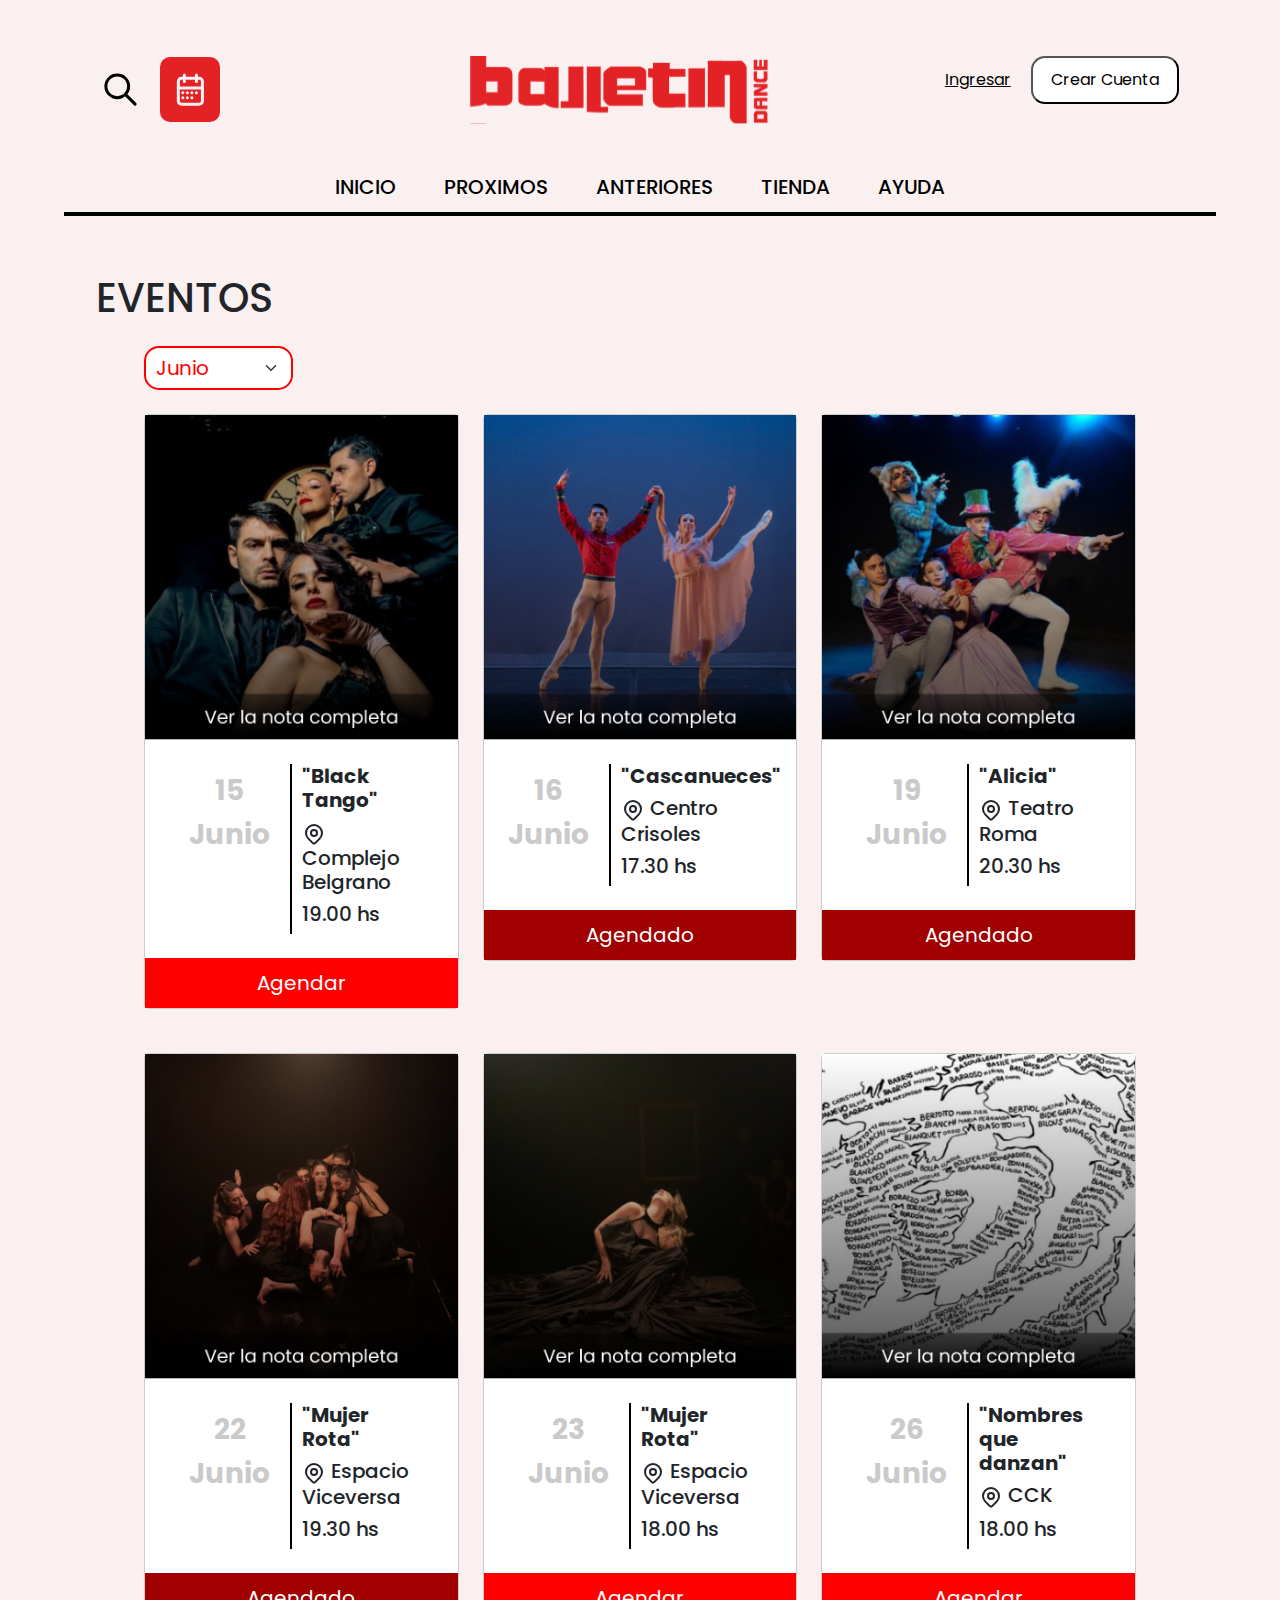
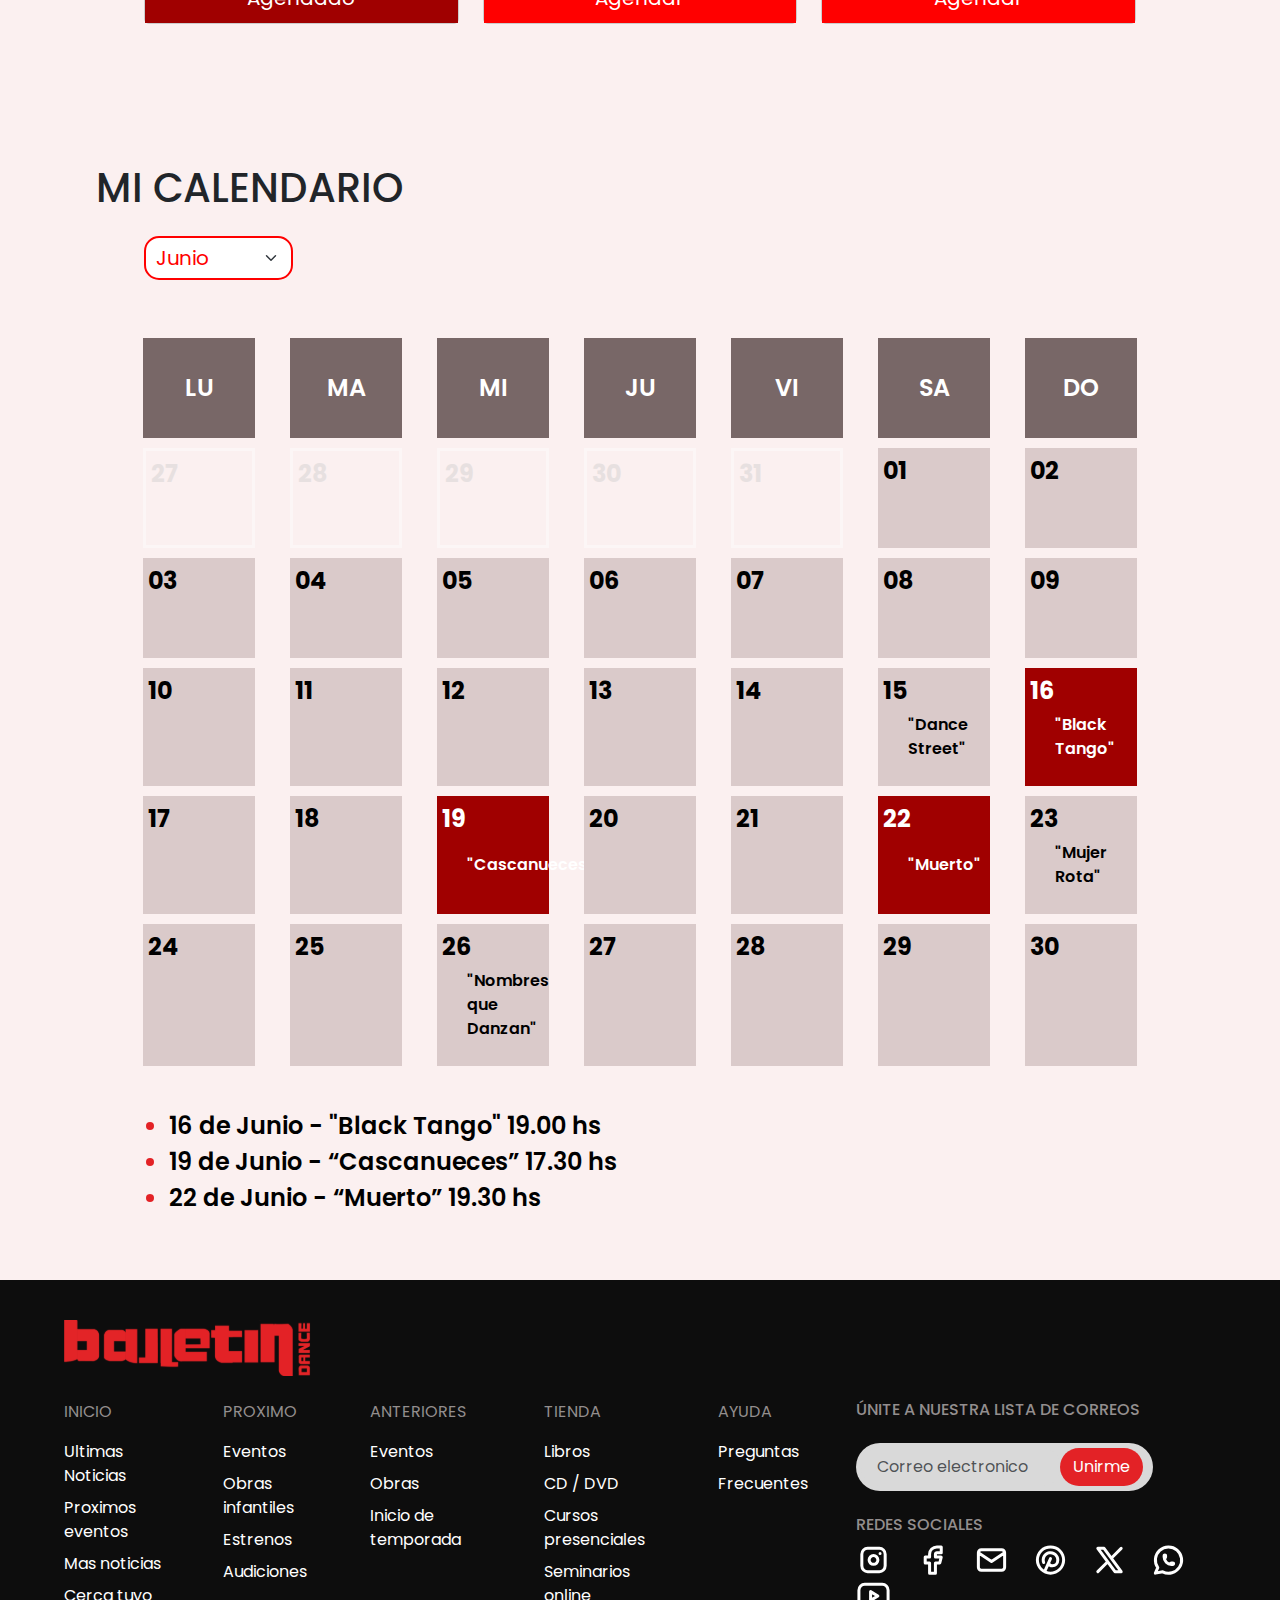
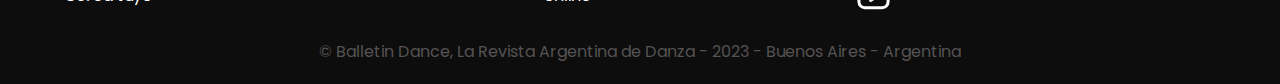
==== commit 6bcb56d1: "Merge branch 'main' of https://github.com/mateodiazw/Taller-TP2" ====
--- a/index.html
+++ b/index.html
@@ -55,137 +55,148 @@
         </div>
     </nav>
     <hr>
-    <main  class="p-5">
+    <main class="p-5">
         <div class="px-5">
             <h1 class="fs-1">EVENTOS</h1>
             <div class="px-5">
                 <select class="form-select form-select-sm my-4 fs-5" aria-label=".form-select-sm example">
+                    <option selected>Junio</option>
+                    <option value="1">Julio</option>
+                    <option value="2">Agosto</option>
+                    <option value="3">Septiembre</option>
+                </select>
+            </div>
+    
+            <div class="container-fluid px-5">
+                <div class="row">
+                    <div class="col-md-4 mb-4">
+                        <div class="calendario">
+                            <div class="img-fluid w-100">
+                                <img class="w-100" src="data/0.png" alt="">
+                            </div>
+                            <div class="d-flex px-4 py-4 justify-content-center">
+                                <div class="fecha text-center">
+                                    <h3 class="fs-3"><b>15</b></h3>
+                                    <h3 class="fs-3"><b>Junio</b></h3>
+                                </div>
+                                <div class="obra">
+                                    <h5 class="fs-5"><b>"Black Tango"</b></h5>
+                                    <h5 class="fs-5"><svg class="m-0" xmlns="http://www.w3.org/2000/svg" width="24" height="24" viewBox="0 0 24 24" fill="none" stroke="currentColor" stroke-width="2" stroke-linecap="round" stroke-linejoin="round" class="icon icon-tabler icons-tabler-outline icon-tabler-map-pin"><path stroke="none" d="M0 0h24v24H0z" fill="none"/><path d="M9 11a3 3 0 1 0 6 0a3 3 0 0 0 -6 0"/><path d="M17.657 16.657l-4.243 4.243a2 2 0 0 1 -2.827 0l-4.244 -4.243a8 8 0 1 1 11.314 0z"/></svg> Complejo Belgrano</h5>
+                                    <h6 class="fs-5">19.00 hs</h6>
+                                </div>
+                            </div>
+                            <button class="fs-5 red" onclick="agendar(event)">Agendar</button>
+                        </div>
+                    </div>
+                    <div class="col-md-4 mb-4">
+                        <div class="calendario">
+                            <div class="img-fluid w-100">
+                                <img class="w-100" src="data/1.png" alt="">
+                            </div>
+                            <div class="d-flex px-4 py-4 justify-content-center">
+                                <div class="fecha text-center">
+                                    <h3 class="fs-3"><b>16</b></h3>
+                                    <h3 class="fs-3"><b>Junio</b></h3>
+                                </div>
+                                <div class="obra">
+                                    <h5 class="fs-5"><b>"Cascanueces"</b></h5>
+                                    <h5 class="fs-5"><svg class="m-0" xmlns="http://www.w3.org/2000/svg" width="24" height="24" viewBox="0 0 24 24" fill="none" stroke="currentColor" stroke-width="2" stroke-linecap="round" stroke-linejoin="round" class="icon icon-tabler icons-tabler-outline icon-tabler-map-pin"><path stroke="none" d="M0 0h24v24H0z" fill="none"/><path d="M9 11a3 3 0 1 0 6 0a3 3 0 0 0 -6 0"/><path d="M17.657 16.657l-4.243 4.243a2 2 0 0 1 -2.827 0l-4.244 -4.243a8 8 0 1 1 11.314 0z"/></svg> Centro Crisoles</h5>
+                                    <h6 class="fs-5">17.30 hs</h6>
+                                </div>
+                            </div>
+                            <button class="fs-5 bordo" onclick="agendar(event)">Agendado</button>
+                        </div>
+                    </div>
+                    <div class="col-md-4 mb-4">
+                        <div class="calendario">
+                            <div class="img-fluid w-100">
+                                <img class="w-100" src="data/2.png" alt="">
+                            </div>
+                            <div class="d-flex px-4 py-4 justify-content-center">
+                                <div class="fecha text-center">
+                                    <h3 class="fs-3"><b>19</b></h3>
+                                    <h3 class="fs-3"><b>Junio</b></h3>
+                                </div>
+                                <div class="obra">
+                                    <h5 class="fs-5"><b>"Alicia"</b></h5>
+                                    <h5 class="fs-5"><svg class="m-0" xmlns="http://www.w3.org/2000/svg" width="24" height="24" viewBox="0 0 24 24" fill="none" stroke="currentColor" stroke-width="2" stroke-linecap="round" stroke-linejoin="round" class="icon icon-tabler icons-tabler-outline icon-tabler-map-pin"><path stroke="none" d="M0 0h24v24H0z" fill="none"/><path d="M9 11a3 3 0 1 0 6 0a3 3 0 0 0 -6 0"/><path d="M17.657 16.657l-4.243 4.243a2 2 0 0 1 -2.827 0l-4.244 -4.243a8 8 0 1 1 11.314 0z"/></svg> Teatro Roma</h5>
+                                    <h6 class="fs-5">20.30 hs</h6>
+                                </div>
+                            </div>
+                            <button class="fs-5 bordo" onclick="agendar(event)">Agendado</button>
+                        </div>
+                    </div>
+                    <div class="col-md-4 mb-4">
+                        <div class="calendario">
+                            <div class="img-fluid w-100">
+                                <img class="w-100" src="data/3.png" alt="">
+                            </div>
+                            <div class="d-flex px-4 py-4 justify-content-center">
+                                <div class="fecha text-center">
+                                    <h3 class="fs-3"><b>22</b></h3>
+                                    <h3 class="fs-3"><b>Junio</b></h3>
+                                </div>
+                                <div class="obra">
+                                    <h5 class="fs-5"><b>"Mujer Rota"</b></h5>
+                                    <h5 class="fs-5"><svg class="m-0" xmlns="http://www.w3.org/2000/svg" width="24" height="24" viewBox="0 0 24 24" fill="none" stroke="currentColor" stroke-width="2" stroke-linecap="round" stroke-linejoin="round" class="icon icon-tabler icons-tabler-outline icon-tabler-map-pin"><path stroke="none" d="M0 0h24v24H0z" fill="none"/><path d="M9 11a3 3 0 1 0 6 0a3 3 0 0 0 -6 0"/><path d="M17.657 16.657l-4.243 4.243a2 2 0 0 1 -2.827 0l-4.244 -4.243a8 8 0 1 1 11.314 0z"/></svg> Espacio Viceversa</h5>
+                                    <h6 class="fs-5">19.30 hs</h6>
+                                </div>
+                            </div>
+                            <button class="fs-5 bordo" onclick="agendar(event)">Agendado</button>
+                        </div>
+                    </div>
+                    <div class="col-md-4 mb-4">
+                        <div class="calendario">
+                            <div class="img-fluid w-100">
+                                <img class="w-100" src="data/4.png" alt="">
+                            </div>
+                            <div class="d-flex px-4 py-4 justify-content-center">
+                                <div class="fecha text-center">
+                                    <h3 class="fs-3"><b>23</b></h3>
+                                    <h3 class="fs-3"><b>Junio</b></h3>
+                                </div>
+                                <div class="obra">
+                                    <h5 class="fs-5"><b>"Mujer Rota"</b></h5>
+                                    <h5 class="fs-5"><svg class="m-0" xmlns="http://www.w3.org/2000/svg" width="24" height="24" viewBox="0 0 24 24" fill="none" stroke="currentColor" stroke-width="2" stroke-linecap="round" stroke-linejoin="round" class="icon icon-tabler icons-tabler-outline icon-tabler-map-pin"><path stroke="none" d="M0 0h24v24H0z" fill="none"/><path d="M9 11a3 3 0 1 0 6 0a3 3 0 0 0 -6 0"/><path d="M17.657 16.657l-4.243 4.243a2 2 0 0 1 -2.827 0l-4.244 -4.243a8 8 0 1 1 11.314 0z"/></svg> Espacio Viceversa</h5>
+                                    <h6 class="fs-5">18.00 hs</h6>
+                                </div>
+                            </div>
+                            <button class="fs-5 red" onclick="agendar(event)">Agendar</button>
+                        </div>
+                    </div>
+                    <div class="col-md-4 mb-4">
+                        <div class="calendario">
+                            <div class="img-fluid w-100">
+                                <img class="w-100" src="data/5.png" alt="">
+                            </div>
+                            <div class="d-flex px-4 py-4 justify-content-center">
+                                <div class="fecha text-center">
+                                    <h3 class="fs-3"><b>26</b></h3>
+                                    <h3 class="fs-3"><b>Junio</b></h3>
+                                </div>
+                                <div class="obra">
+                                    <h5 class="fs-5"><b>"Nombres que danzan"</b></h5>
+                                    <h5 class="fs-5"><svg class="m-0" xmlns="http://www.w3.org/2000/svg" width="24" height="24" viewBox="0 0 24 24" fill="none" stroke="currentColor" stroke-width="2" stroke-linecap="round" stroke-linejoin="round" class="icon icon-tabler icons-tabler-outline icon-tabler-map-pin"><path stroke="none" d="M0 0h24v24H0z" fill="none"/><path d="M9 11a3 3 0 1 0 6 0a3 3 0 0 0 -6 0"/><path d="M17.657 16.657l-4.243 4.243a2 2 0 0 1 -2.827 0l-4.244 -4.243a8 8 0 1 1 11.314 0z"/></svg> CCK</h5>
+                                    <h6 class="fs-5">18.00 hs</h6>
+                                </div>
+                            </div>
+                            <button class="fs-5 red" onclick="agendar(event)">Agendar</button>
+                        </div>
+                    </div>
+                </div>
+            </div>
+        </div>
+    </main>
+    
+    <section class="p-5 w-100">
+    <div class="px-5 w-100">
+        <h2 class="fs-1">MI CALENDARIO</h2>
+        <div class="px-5">
+            <select class="form-select form-select-sm my-4 fs-5" aria-label=".form-select-sm example">
                 <option selected>Junio</option>
                 <option value="1">Julio</option>
                 <option value="2">Agosto</option>
                 <option value="3">Septiembre</option>
-                </select>
-            </div>
-            
-            <div class=" container-fluid px-5">
-                <div class="d-flex justify-content-between">
-                    <div class="calendario">
-                        <div class="img-fluid w-100">
-                            <img class="w-100" src="data/0.png" alt="">
-                        </div>
-                        <div class="d-flex px-4 py-4 justify-content-center">
-                            <div class="fecha text-center">
-                                <h3 class="fs-3"><b>15</b></h3>
-                                <h3 class="fs-3"><b>Junio</b></h3>
-                            </div>
-                            <div class="obra">
-                                <h5 class="fs-5"><b>"Black Tango"</b></h5>
-                                <h5 class="fs-5"><svg class="m-0" xmlns="http://www.w3.org/2000/svg" width="24" height="24" viewBox="0 0 24 24" fill="none" stroke="currentColor" stroke-width="2" stroke-linecap="round" stroke-linejoin="round" class="icon icon-tabler icons-tabler-outline icon-tabler-map-pin"><path stroke="none" d="M0 0h24v24H0z" fill="none"/><path d="M9 11a3 3 0 1 0 6 0a3 3 0 0 0 -6 0" /><path d="M17.657 16.657l-4.243 4.243a2 2 0 0 1 -2.827 0l-4.244 -4.243a8 8 0 1 1 11.314 0z" /></svg> Complejo Belgrano</h5>
-                                <h6 class="fs-5">19.00 hs</h6>
-                            </div>
-                        </div>
-                        <button class="fs-5 red" onclick="agendar(event)">Agendar</button>
-                    </div>
-                    <div class="calendario mx-5">
-                        <div class="img-fluid w-100">
-                            <img class="w-100" src="data/1.png" alt="">
-                        </div>
-                        <div class="d-flex px-4 py-4 justify-content-center">
-                            <div class="fecha text-center">
-                                <h3 class="fs-3"><b>16</b></h3>
-                                <h3 class="fs-3"><b>Junio</b></h3>
-                            </div>
-                            <div class="obra">
-                                <h5 class="fs-5"><b>"Cascanueces"</b></h5>
-                                <h5 class="fs-5"><svg class="m-0"  xmlns="http://www.w3.org/2000/svg"  width="24"  height="24"  viewBox="0 0 24 24"  fill="none"  stroke="currentColor"  stroke-width="2"  stroke-linecap="round"  stroke-linejoin="round"  class="icon icon-tabler icons-tabler-outline icon-tabler-map-pin"><path stroke="none" d="M0 0h24v24H0z" fill="none"/><path d="M9 11a3 3 0 1 0 6 0a3 3 0 0 0 -6 0" /><path d="M17.657 16.657l-4.243 4.243a2 2 0 0 1 -2.827 0l-4.244 -4.243a8 8 0 1 1 11.314 0z" /></svg> Centro Crisoles</h5>
-                                <h6 class="fs-5">17.30 hs</h6>
-                            </div>
-                        </div>
-                        <button class="fs-5 bordo" onclick="agendar(event)">Agendado</button>
-                    </div>
-                    <div class="calendario ">
-                        <div class="img-fluid w-100">
-                            <img class="w-100" src="data/2.png" alt="">
-                        </div>
-                        <div class="d-flex px-4 py-4 justify-content-center">
-                            <div class="fecha text-center">
-                                <h3 class="fs-3"><b>19</b></h3>
-                                <h3 class="fs-3"><b>Junio</b></h3>
-                            </div>
-                            <div class="obra">
-                                <h5 class="fs-5"><b>"Alicia"</b></h5>
-                                <h5 class="fs-5"><svg class="m-0"  xmlns="http://www.w3.org/2000/svg"  width="24"  height="24"  viewBox="0 0 24 24"  fill="none"  stroke="currentColor"  stroke-width="2"  stroke-linecap="round"  stroke-linejoin="round"  class="icon icon-tabler icons-tabler-outline icon-tabler-map-pin"><path stroke="none" d="M0 0h24v24H0z" fill="none"/><path d="M9 11a3 3 0 1 0 6 0a3 3 0 0 0 -6 0" /><path d="M17.657 16.657l-4.243 4.243a2 2 0 0 1 -2.827 0l-4.244 -4.243a8 8 0 1 1 11.314 0z" /></svg>Teatro Roma</h5>
-                                <h6 class="fs-5">20.30 hs</h6>
-                            </div>
-                        </div>
-                        <button class="fs-5 bordo" onclick="agendar(event)">Agendado</button>
-                    </div>
-                </div>
-                <div class="d-flex justify-content-between mt-5">
-                    <div class="calendario">
-                        <div class="img-fluid w-100">
-                            <img class="w-100" src="data/3.png" alt="">
-                        </div>
-                        <div class="d-flex px-4 py-4 justify-content-center">
-                            <div class="fecha text-center">
-                                <h3 class="fs-3"><b>22</b></h3>
-                                <h3 class="fs-3"><b>Junio</b></h3>
-                            </div>
-                            <div class="obra">
-                                <h5 class="fs-5"><b>"Mujer Rota"</b></h5>
-                                <h5 class="fs-5"><svg class="m-0"  xmlns="http://www.w3.org/2000/svg"  width="24"  height="24"  viewBox="0 0 24 24"  fill="none"  stroke="currentColor"  stroke-width="2"  stroke-linecap="round"  stroke-linejoin="round"  class="icon icon-tabler icons-tabler-outline icon-tabler-map-pin"><path stroke="none" d="M0 0h24v24H0z" fill="none"/><path d="M9 11a3 3 0 1 0 6 0a3 3 0 0 0 -6 0" /><path d="M17.657 16.657l-4.243 4.243a2 2 0 0 1 -2.827 0l-4.244 -4.243a8 8 0 1 1 11.314 0z" /></svg>Espacio Viceversa</h5>
-                                <h6 class="fs-5">19.30 hs</h6>
-                            </div>
-                        </div>
-                        <button class="fs-5 bordo" onclick="agendar(event)">Agendado</button>
-                    </div>
-                    <div class="calendario mx-5">
-                        <div class="img-fluid w-100">
-                            <img class="w-100" src="data/4.png" alt="">
-                        </div>
-                        <div class="d-flex px-4 py-4 justify-content-center">
-                            <div class="fecha text-center">
-                                <h3 class="fs-3"><b>23</b></h3>
-                                <h3 class="fs-3"><b>Junio</b></h3>
-                            </div>
-                            <div class="obra">
-                                <h5 class="fs-5"><b>"Mujer Rota"</b></h5>
-                                <h5 class="fs-5"><svg class="m-0"  xmlns="http://www.w3.org/2000/svg"  width="24"  height="24"  viewBox="0 0 24 24"  fill="none"  stroke="currentColor"  stroke-width="2"  stroke-linecap="round"  stroke-linejoin="round"  class="icon icon-tabler icons-tabler-outline icon-tabler-map-pin"><path stroke="none" d="M0 0h24v24H0z" fill="none"/><path d="M9 11a3 3 0 1 0 6 0a3 3 0 0 0 -6 0" /><path d="M17.657 16.657l-4.243 4.243a2 2 0 0 1 -2.827 0l-4.244 -4.243a8 8 0 1 1 11.314 0z" /></svg>Espacio Viceversa</h5>
-                                <h6 class="fs-5">18.00 hs</h6>
-                            </div>
-                        </div>
-                        <button class="fs-5 red" onclick="agendar(event)">Agendar</button>
-                    </div>
-                    <div class="calendario">
-                        <div class="img-fluid w-100">
-                            <img class="w-100" src="data/5.png" alt="">
-                        </div>
-                        <div class="d-flex px-4 py-4 justify-content-center">
-                            <div class="fecha text-center">
-                                <h3 class="fs-3"><b>26</b></h3>
-                                <h3 class="fs-3"><b>Junio</b></h3>
-                            </div>
-                            <div class="obra">
-                                <h5 class="fs-5"><b>"Nombres que danzan"</b></h5>
-                                <h5 class="fs-5"><svg class="m-0"  xmlns="http://www.w3.org/2000/svg"  width="24"  height="24"  viewBox="0 0 24 24"  fill="none"  stroke="currentColor"  stroke-width="2"  stroke-linecap="round"  stroke-linejoin="round"  class="icon icon-tabler icons-tabler-outline icon-tabler-map-pin"><path stroke="none" d="M0 0h24v24H0z" fill="none"/><path d="M9 11a3 3 0 1 0 6 0a3 3 0 0 0 -6 0" /><path d="M17.657 16.657l-4.243 4.243a2 2 0 0 1 -2.827 0l-4.244 -4.243a8 8 0 1 1 11.314 0z" /></svg>CCK</h5>
-                                <h6 class="fs-5">18.000 hs</h6>
-                            </div>
-                        </div>
-                        <button class="fs-5 red" onclick="agendar(event)">Agendar</button>
-                    </div>
-                </div>
-            </div>
-        </div>
-    </main> 
-    <section class="p-5 w-100">
-        <div class="px-5 w-100">
-        <h2 class="fs-1">MI CALENDARIO</h2>
-        <div class="px-5">
-            <select class="form-select form-select-sm my-4 fs-5" aria-label=".form-select-sm example">
-            <option selected>Junio</option>
-            <option value="1">Julio</option>
-            <option value="2">Agosto</option>
-            <option value="3">Septiembre</option>
             </select>
         </div>
         <div class="container-fluid mt-5">
@@ -203,61 +214,61 @@
                 </thead>
                 <tbody>
                     <tr>
-                        <td class="pasado">27</td>
-                        <td class="pasado">28</td>
-                        <td class="pasado">29</td>
-                        <td class="pasado">30</td>
-                        <td class="pasado">31</td>
-                        <td>01</td>
-                        <td>02</td>
-                    </tr>
-                    <tr>
-                        <td>03</td>
-                        <td>04</td>
-                        <td>05</td>
-                        <td>06</td>
-                        <td>07</td>
-                        <td>08</td>
-                        <td>09</td>
-                    </tr>
-                    <tr>
-                        <td>10</td>
-                        <td>11</td>
-                        <td>12</td>
-                        <td>13</td>
-                        <td>14</td>
-                        <td class="rojo" >15 <br> 
+                        <td class="pasado" data-number="27"></td>
+                        <td class="pasado" data-number="28"></td>
+                        <td class="pasado" data-number="29"></td>
+                        <td class="pasado" data-number="30"></td>
+                        <td class="pasado" data-number="31"></td>
+                        <td data-number="01"></td>
+                        <td data-number="02"></td>
+                    </tr>
+                    <tr>
+                        <td data-number="03"></td>
+                        <td data-number="04"></td>
+                        <td data-number="05"></td>
+                        <td data-number="06"></td>
+                        <td data-number="07"></td>
+                        <td data-number="08"></td>
+                        <td data-number="09"></td>
+                    </tr>
+                    <tr>
+                        <td data-number="10"></td>
+                        <td data-number="11"></td>
+                        <td data-number="12"></td>
+                        <td data-number="13"></td>
+                        <td data-number="14"></td>
+                        <td class="rojo" data-number="15">
                             <span class="fs-6">"Dance Street"</span>
                         </td>
-                        <td class="agendado">16 <br>
+                        <td class="agendado" data-number="16">
                             <span class="fs-6">"Black Tango"</span>
                         </td>
                     </tr>
                     <tr>
-                        <td>17</td>
-                        <td>18</td>
-                        <td class="agendado" >19 <br>
+                        <td data-number="17"></td>
+                        <td data-number="18"></td>
+                        <td class="agendado" data-number="19">
                             <span class="fs-6">"Cascanueces"</span>
                         </td>
-                        <td>20</td>
-                        <td>21</td>
-                        <td class="agendado">22 <br>
+                        <td data-number="20"></td>
+                        <td data-number="21"></td>
+                        <td class="agendado" data-number="22">
                             <span class="fs-6">"Muerto"</span>
                         </td>
-                        <td class="rojo" >23 <br>
+                        <td class="rojo" data-number="23">
                             <span class="fs-6">"Mujer Rota"</span>
                         </td>
                     </tr>
                     <tr>
-                        <td>24</td>
-                        <td>25</td>
-                        <td class="rojo">26 <br>
+                        <td data-number="24"></td>
+                        <td data-number="25"></td>
+                        <td class="rojo" data-number="26">
                             <span class="fs-6">"Nombres que Danzan"</span>
                         </td>
-                        <td>27</td>
-                        <td>28</td>
-                        <td>29</td>
-                        <td>30</td>
+                        <td data-number="27"></td>
+                        <td data-number="28"></td>
+                        <td data-number="29"></td>
+                        <td data-number="30"></td>
                     </tr>
                 </tbody>
             </table>
@@ -267,8 +278,10 @@
             <li>  <span class="textos-agendados-lista">19 de Junio - “Cascanueces” 17.30 hs</span></li>
             <li> <span class="textos-agendados-lista"> 22 de Junio - “Muerto” 19.30 hs</span></li>
         </ul>
-        </div>
-    </section>
+    </div>
+</section>
+
+    
     <footer class="">
         <div class="logo-footer ms-4"><svg width="248" height="56" viewBox="0 0 248 56" fill="none" xmlns="http://www.w3.org/2000/svg" xmlns:xlink="http://www.w3.org/1999/xlink">
             <rect width="248" height="56" fill="url(#pattern0_1022_407)"/>
--- a/style.css
+++ b/style.css
@@ -2,22 +2,72 @@
     list-style: none;
     text-decoration: none;
     font-family: Poppins, sans-serif;
-}
-
-ul,li {
     margin: 0;
     padding: 0;
+    box-sizing: border-box;
+}
+
+
+body {
+    background-color: #FBF0F0; 
+}
+
+
+.calendario {
+    background-color: #FFFFFF; 
+    padding: 10px;
+    margin-bottom: 20px;
+    border: 1px solid #CCCCCC;
+    border-radius: 5px;
+}
+
+
+.calendario.agendado {
+    background-color: #A00000; 
+    border-color: #A00000; 
+    color: #FFFFFF; 
+}
+
+
+.calendario .fecha h3 {
+    margin-top: 10px; 
+    color: #CACACA; 
+}
+
+
+button.fs-5 {
+    padding: 5px 10px;
+    border-radius: 0px;
+    cursor: pointer;
+    width: 100%;
+}
+
+button.fs-5.red {
+    background-color: #FF0000; 
+    color: #FFFFFF; 
+    border: none;
+}
+
+button.fs-5.bordo {
+    background-color: #A00000; 
+    color: #FFFFFF; 
+    border: none;
+}
+
+ul, li {
+    margin: 0;
+    padding: 0;
 }
 
 .secciones {
     padding: 0;
 }
 
-footer a, nav a{
+footer a, nav a {
     text-decoration: none;
 }
 
-.form-select{
+.form-select {
     border: 2px solid #FF0000;
     border-radius: 15px;
     color: #FF0000;
@@ -34,6 +84,7 @@
     background-color: #fff;
     outline: none;
 }
+
 /* NAV */
 nav a {
     font-weight: 500;
@@ -45,12 +96,12 @@
     border-radius: 10px;
 }
 
-
 header button {
     background-color: #fff;
     border-radius: 14px;
     padding: 10px 18px;
 }
+
 .cuenta a {
     color: #000;
 }
@@ -58,14 +109,13 @@
 hr {
     color: #000;
     background-color: #000;
-    border: 2px solid #000 ;
+    border: 2px solid #000;
     opacity: 100%;
     width: 90%;
     margin: 10px auto;
 }
 
 /* MAIN */
-
 .calendario {
     padding: 0;
 }
@@ -80,7 +130,7 @@
 }
 
 .obra {
-    padding: 0 10px ;
+    padding: 0 10px;
 }
 
 .calendario button {
@@ -90,6 +140,68 @@
     color: #fff;
 }
 
+/* CALENDARIO */
+.table {
+    border-collapse: separate;
+    font-weight: 600;
+    width: 100%;
+    table-layout: fixed;
+    border-spacing: 10px;
+}
+
+.table th, .table td {
+    text-align: center;
+    vertical-align: middle;
+    height: 100px;
+    font-weight: 600;
+    padding: 5px;
+    position: relative;
+    background-color: #FFFFFF; 
+}
+
+.table th {
+    background-color: #786767;
+    color: #FFFFFF;
+}
+
+.table td {
+    background-color: #FFFFFF; 
+}
+
+.table td.pasado {
+    background-color: transparent; 
+    border: 3px solid #FFFFFF;
+    color: #CACACA; 
+}
+
+.table td.agendado {
+    background-color: #A00000; 
+    color: #fff;
+}
+
+.table td span {
+    display: block;
+    font-size: 0.75em;
+    text-align: left;
+    padding-top: 20px;
+    padding-left: 10px;
+}
+
+.table td::before {
+    content: attr(data-number);
+    position: absolute;
+    top: 5px;
+    left: 5px;
+    font-size: 1em;
+    font-weight: bold;
+    color: inherit;
+}
+
+.agendados-lista li {
+    margin-left: 25px;
+    color: #E32226;
+    list-style: circle;
+}
 
 
         /* CALENDARIO */
@@ -152,7 +264,6 @@
         }
 
 /* FOOTER */
-
 footer {
     background-color: #0d0d0d;
     padding: 40px;
@@ -183,12 +294,15 @@
     background-color: #E32226;
     color: #fff;
 }
+
 footer .btn:hover {
     background-color: #a41e20;
 }
+
 footer ul, footer h6 {
     color: #938E8E;
 }
+
 footer a {
     color: #fff;
 }
@@ -197,4 +311,4 @@
     color: #555353;
     margin: 0;
     margin-top: 20px;
-}+}
